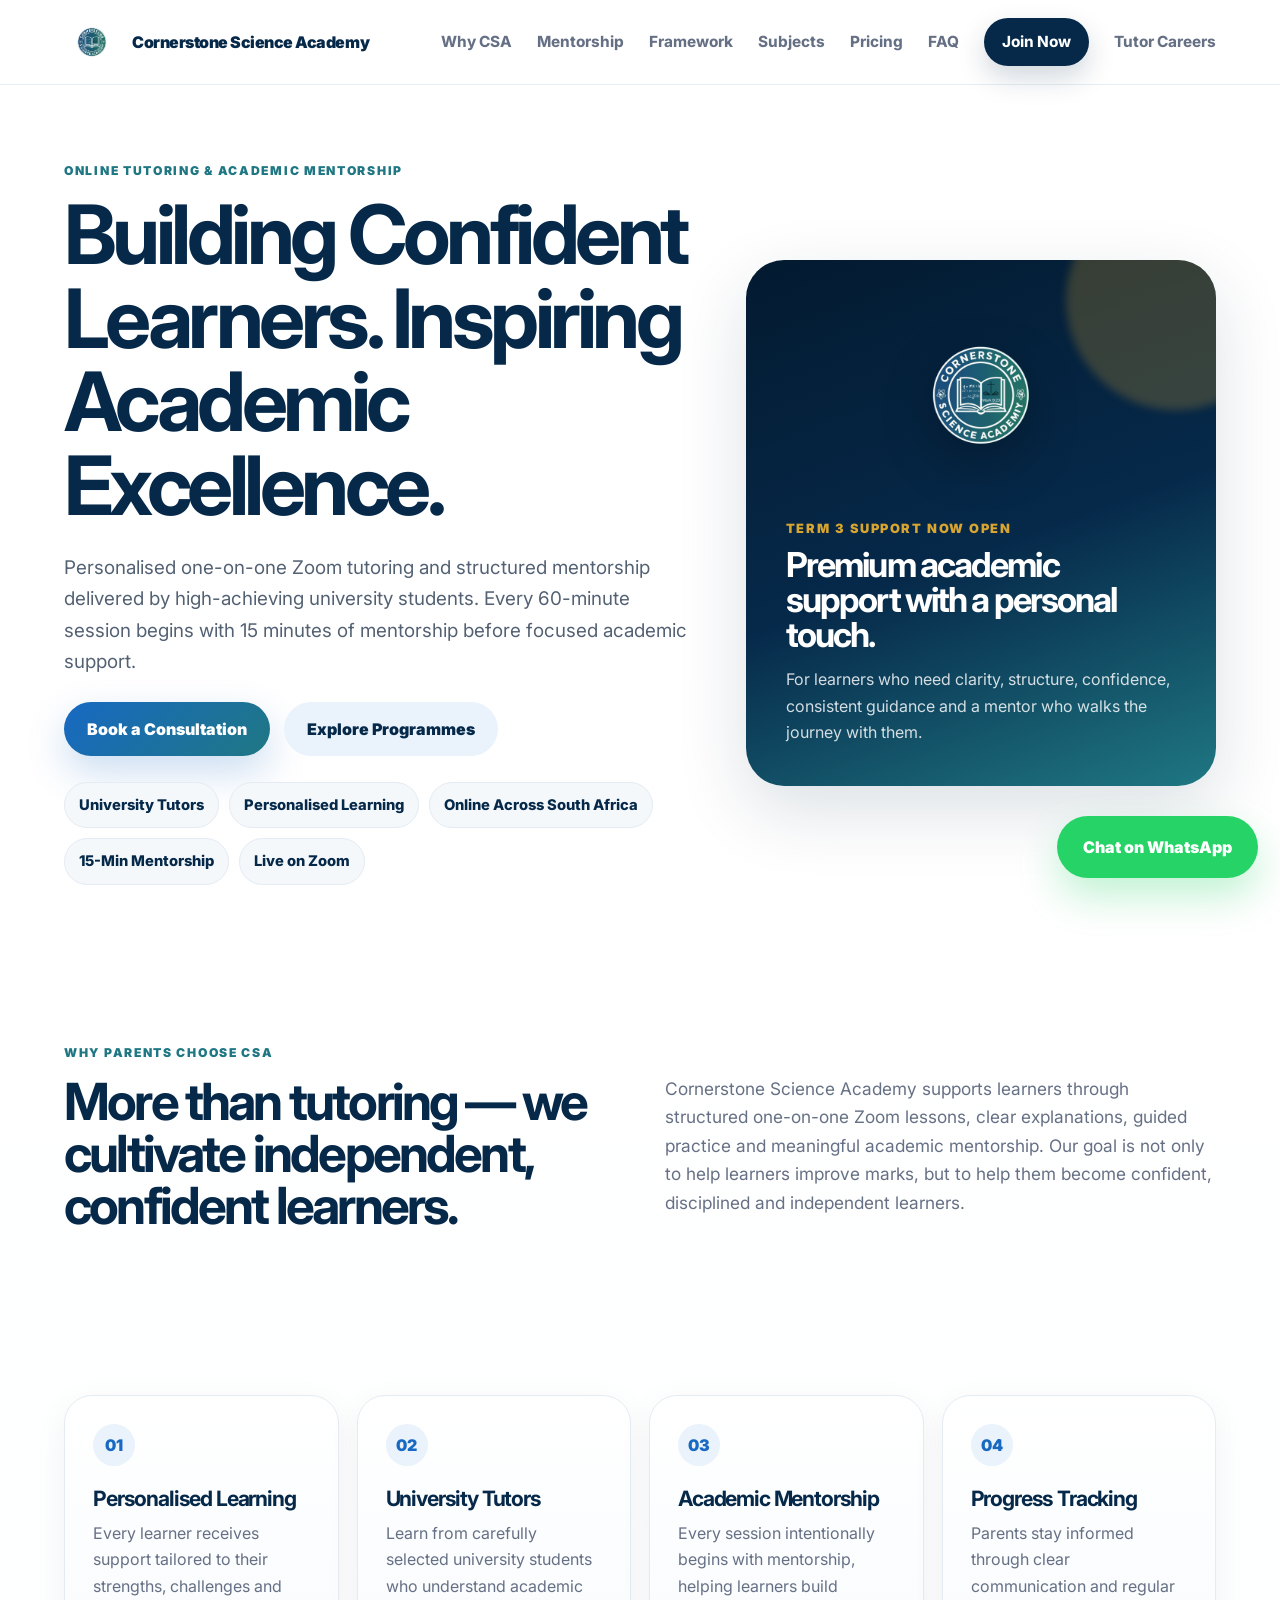
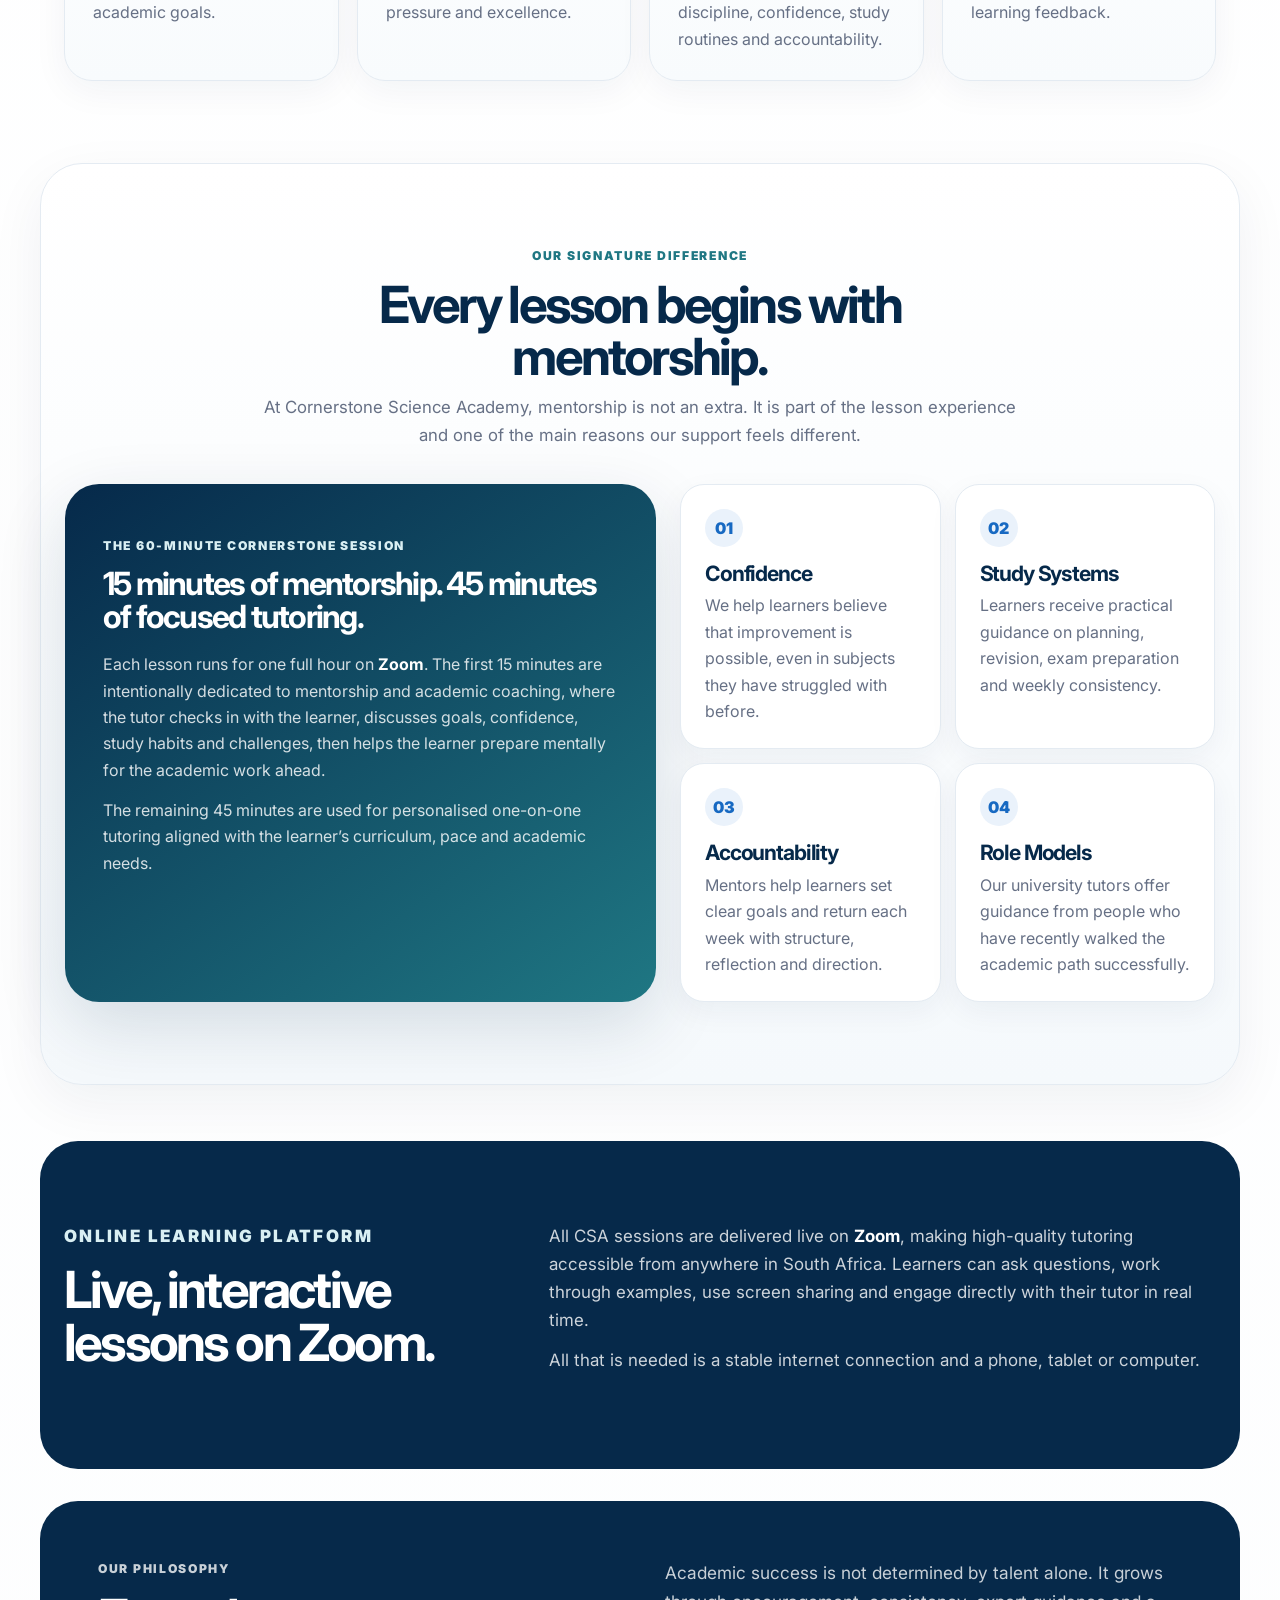
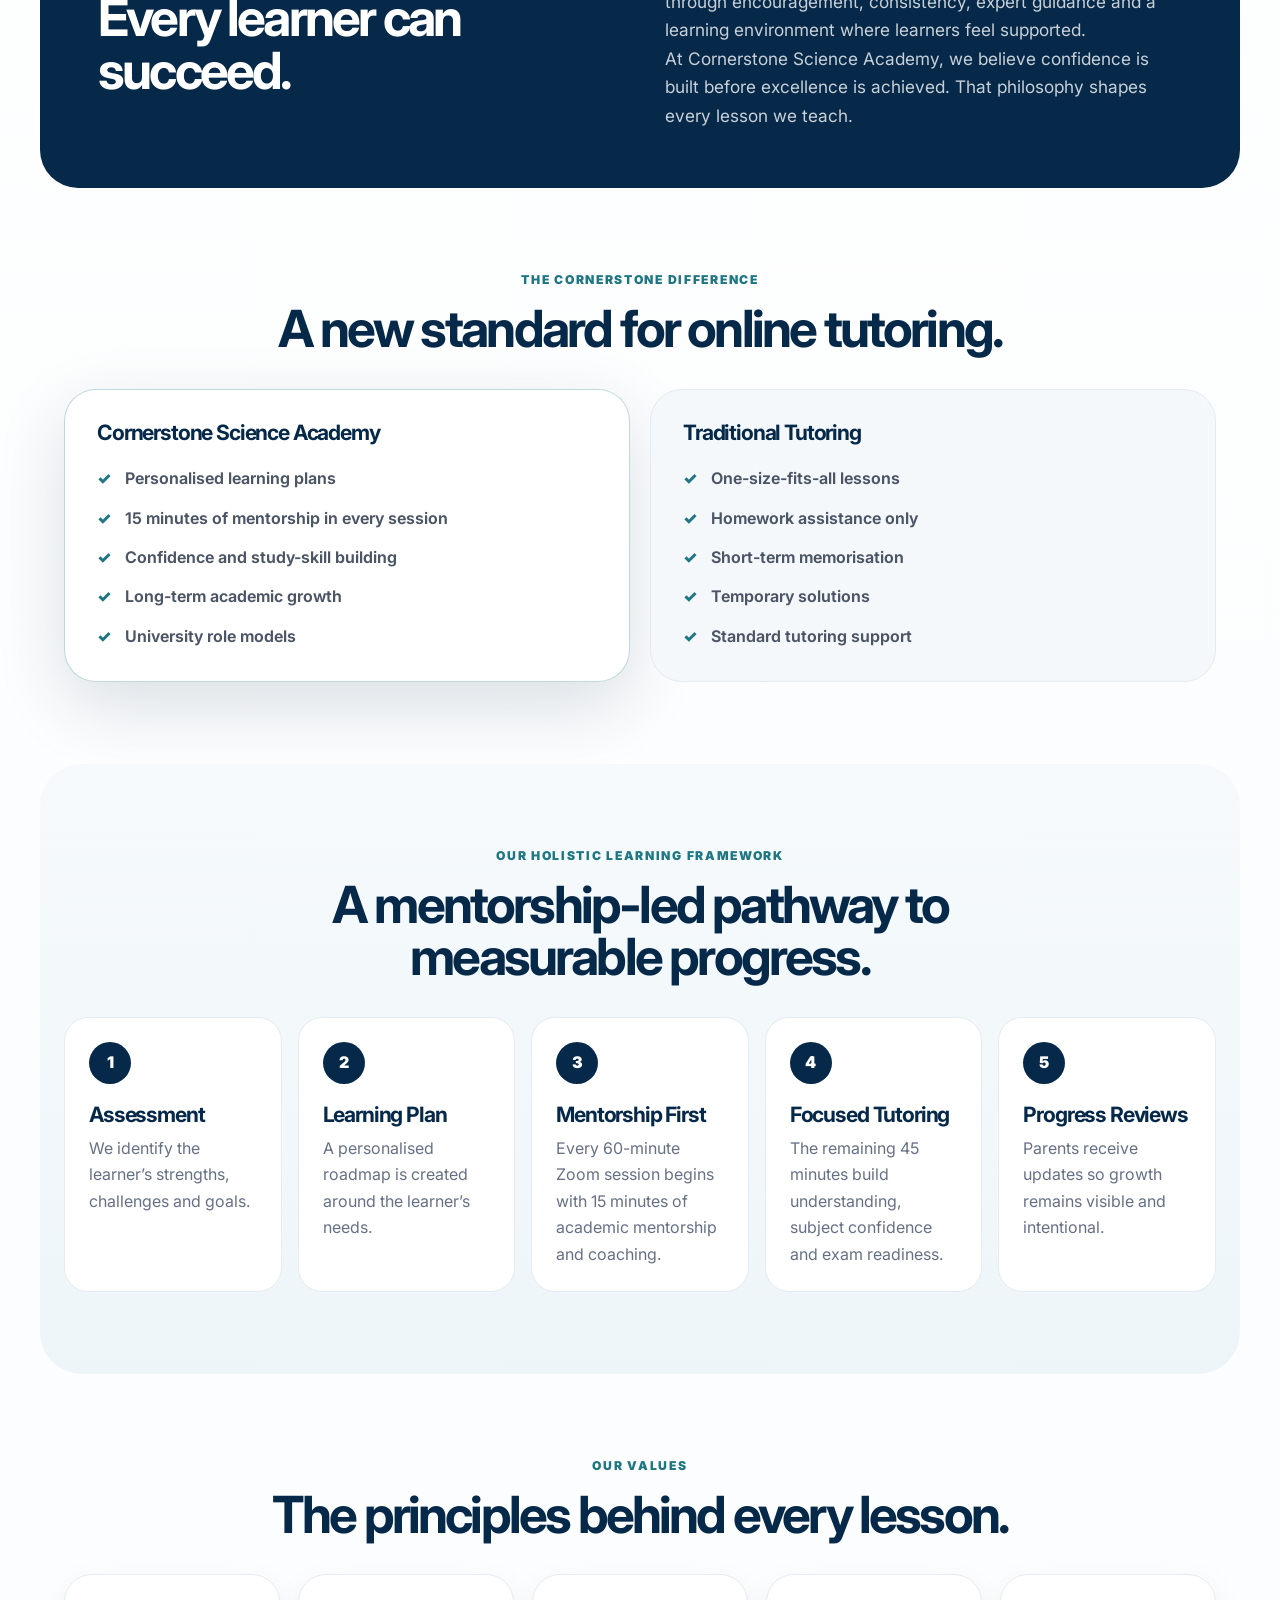
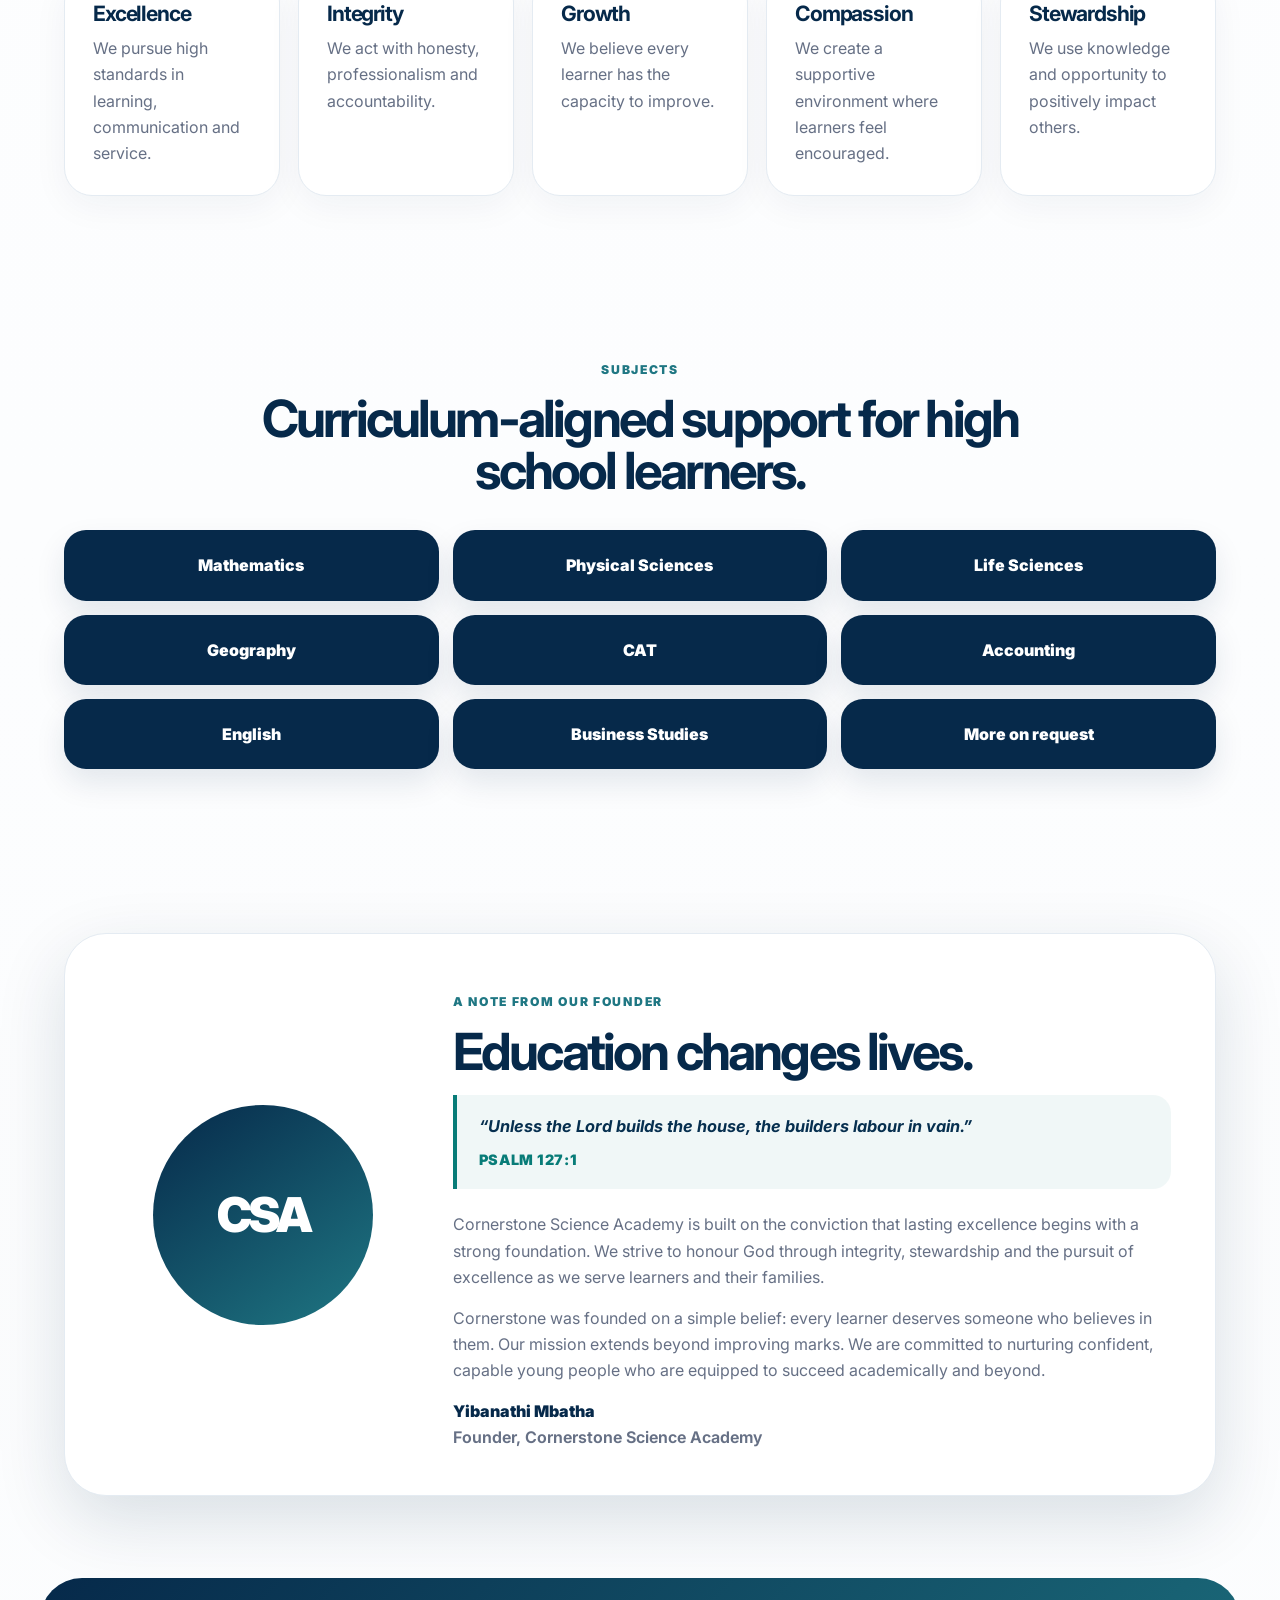
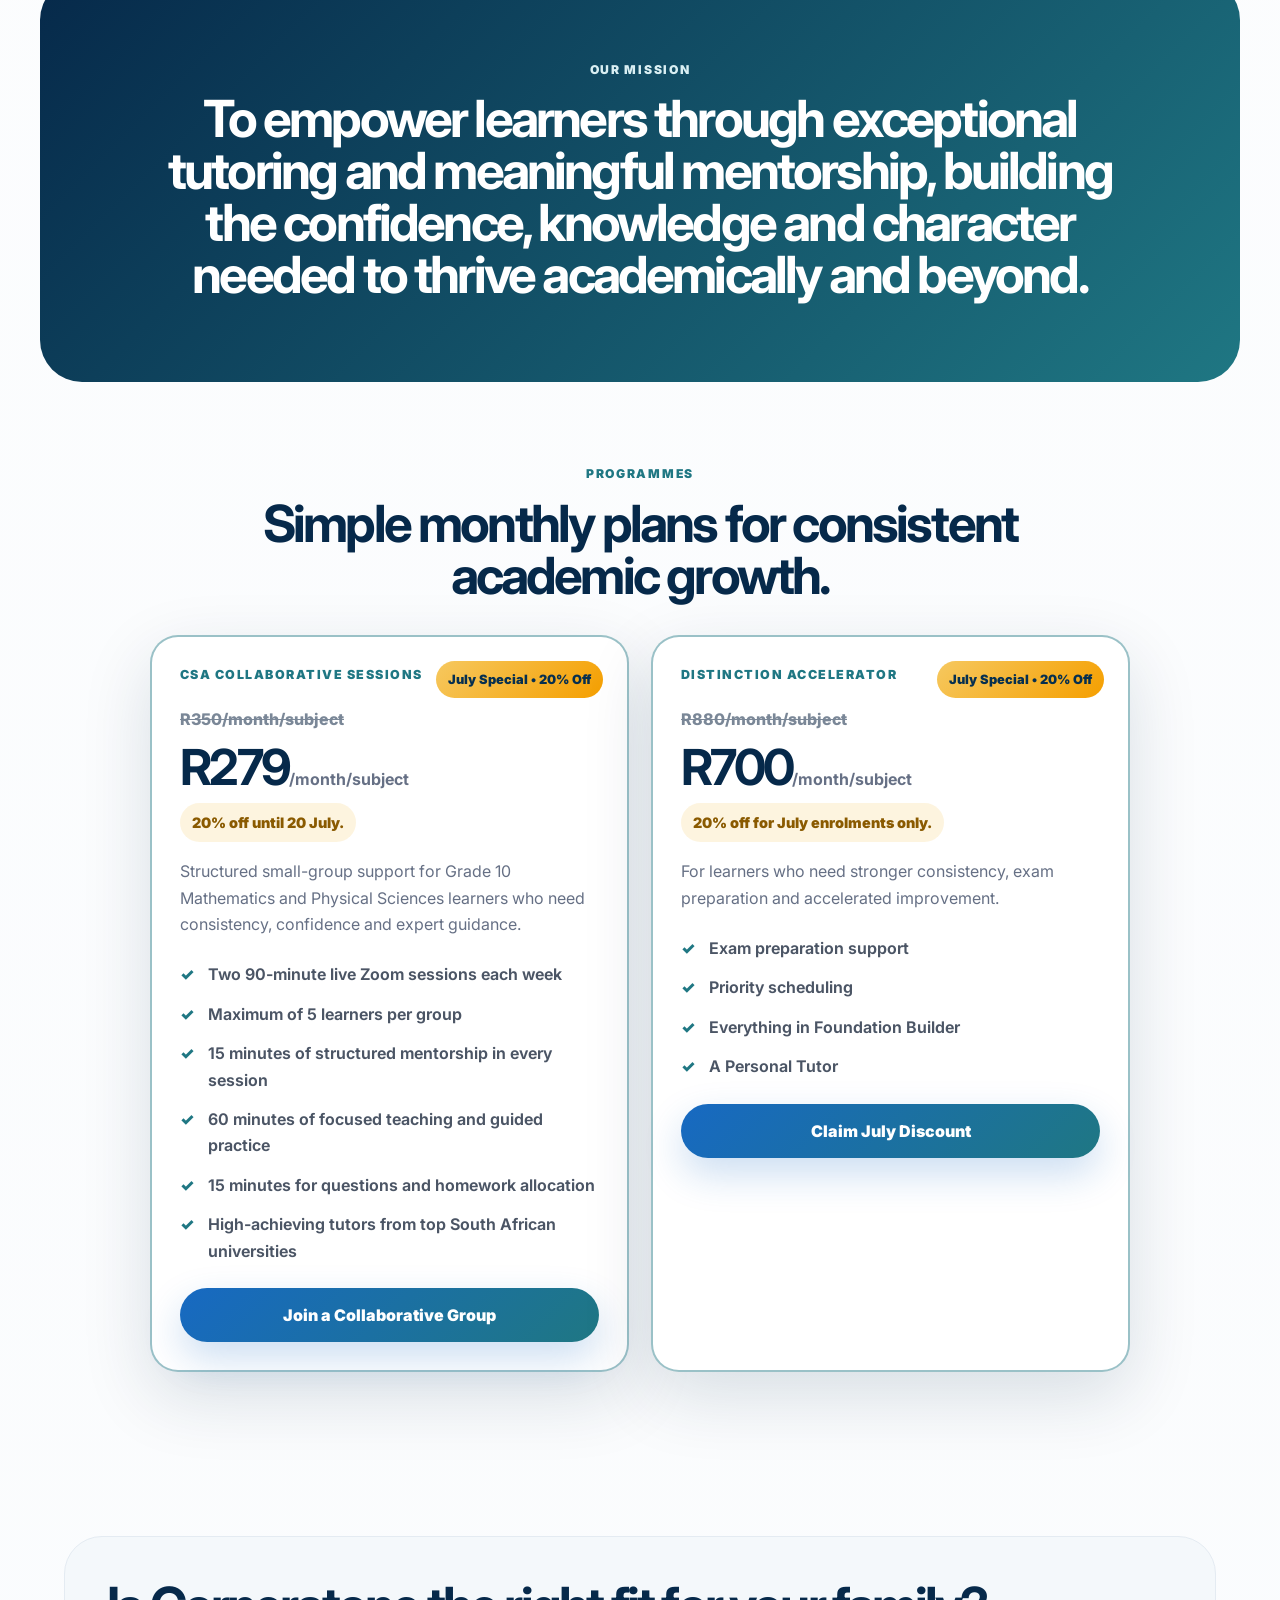
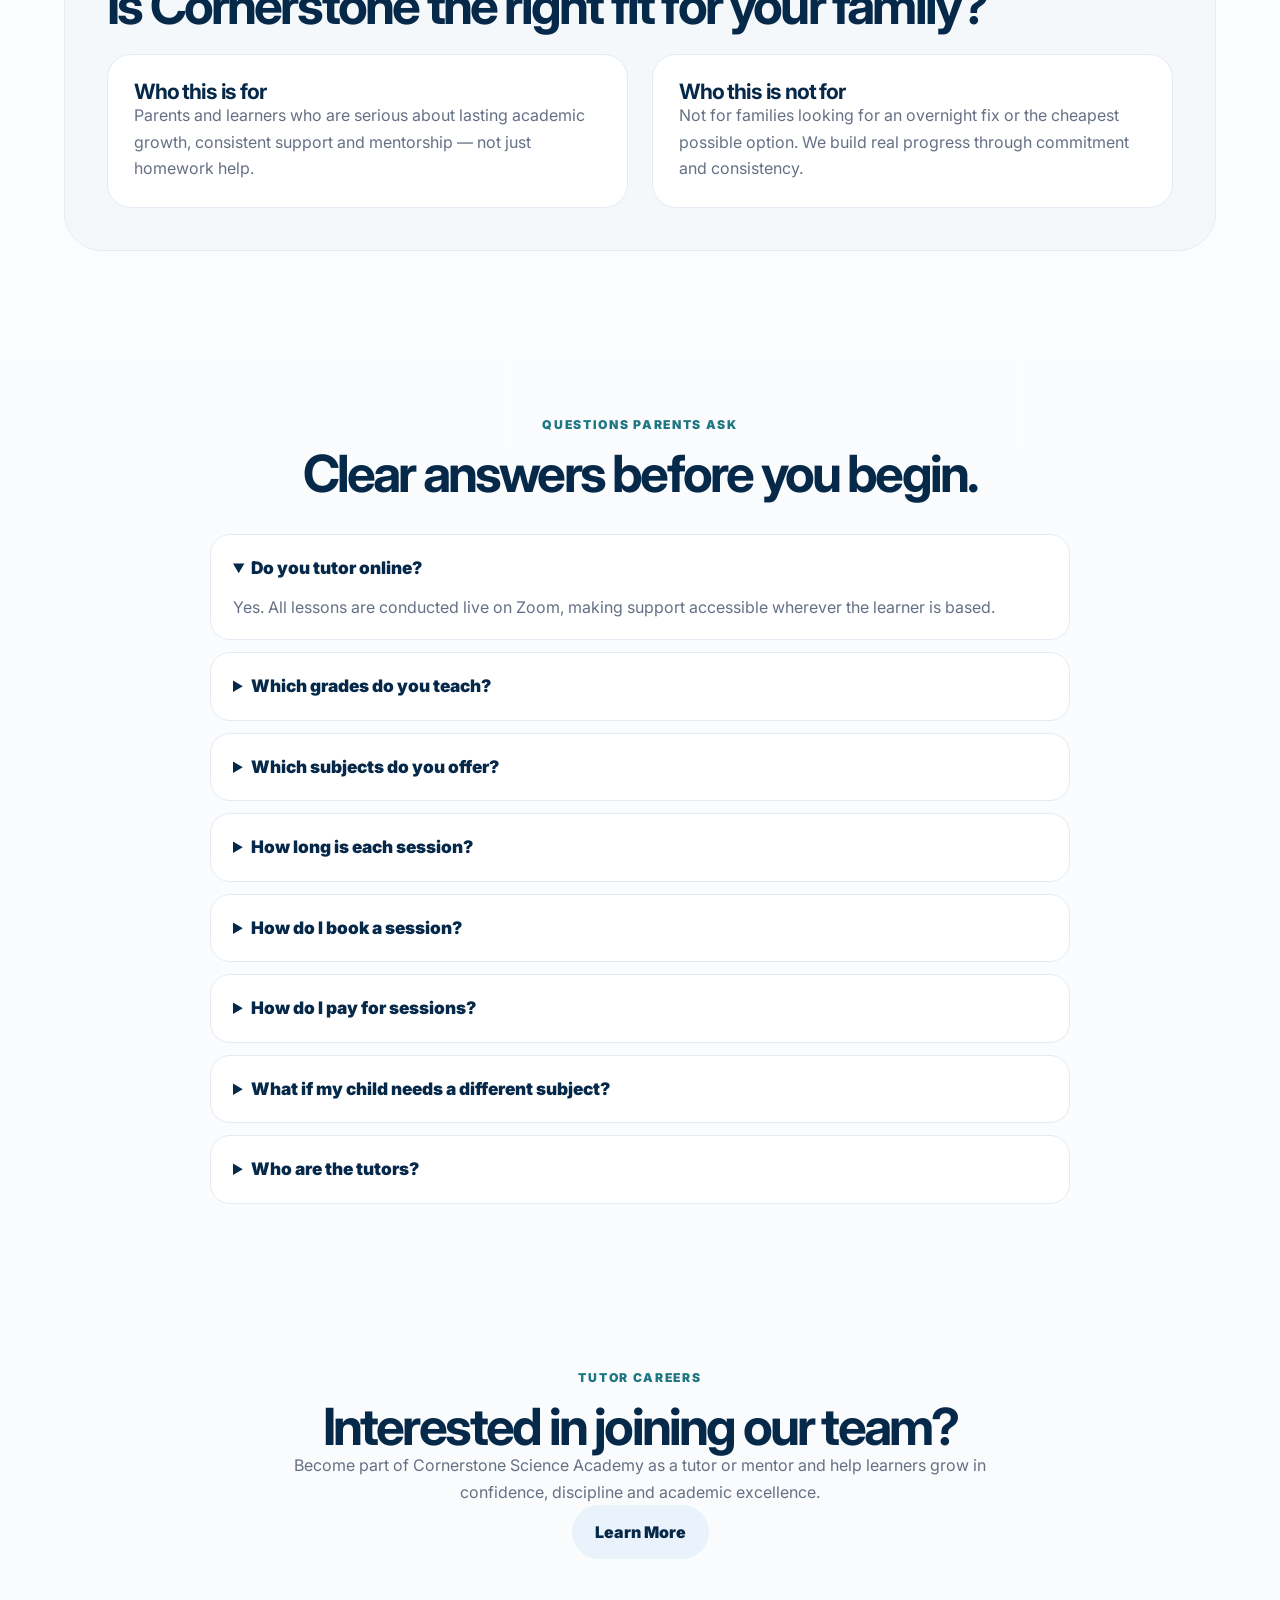
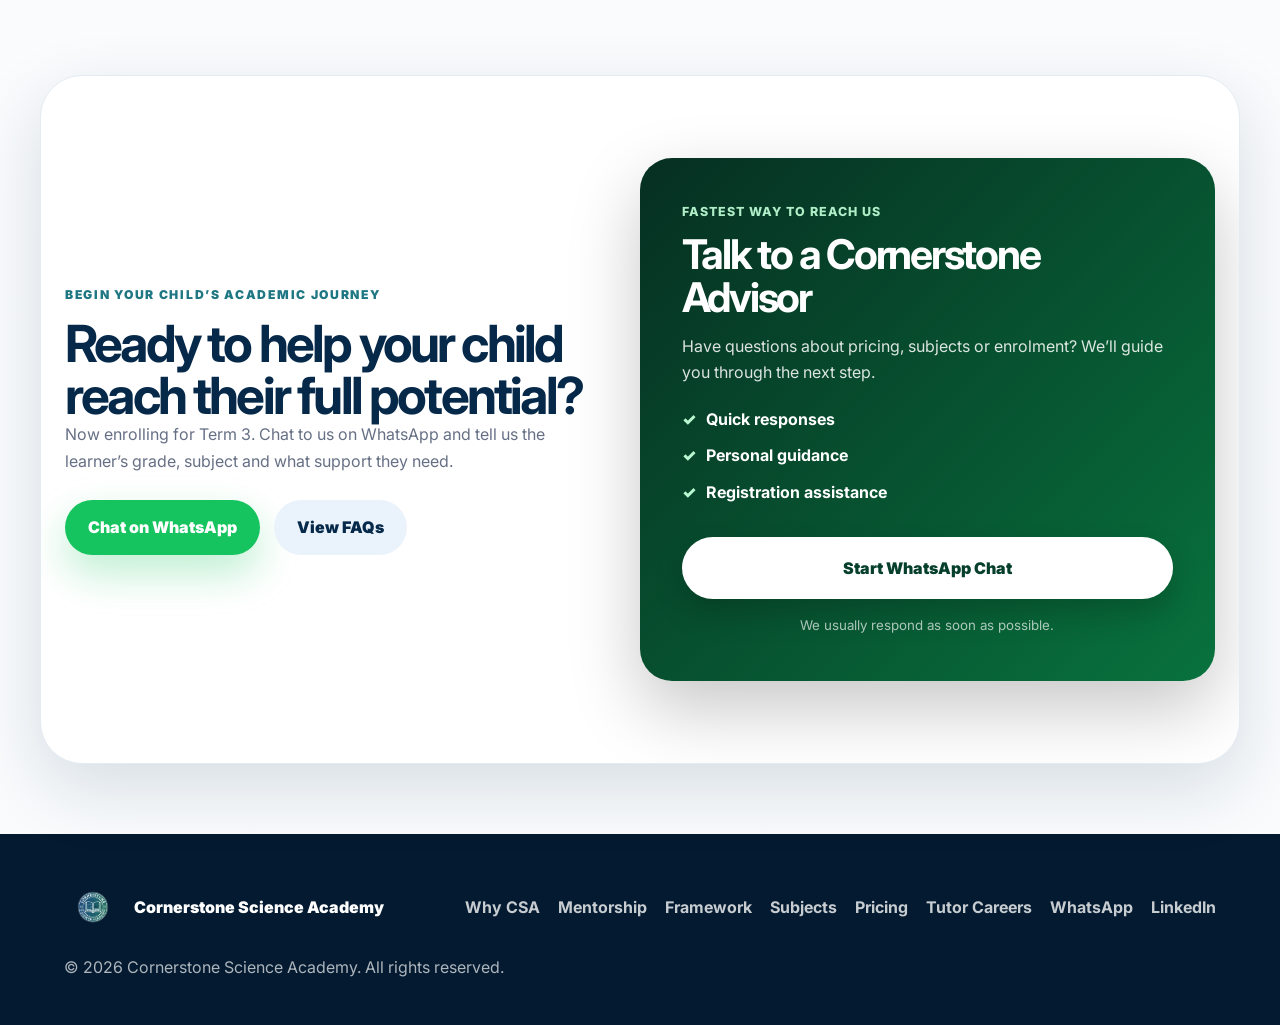
==== index.html @ ce4a3a02 "Add CSA Collaborative Sessions and redesign programme offerings" ====
<!DOCTYPE html>
<html lang="en">
<head>
  <meta charset="UTF-8" />
  <meta name="viewport" content="width=device-width, initial-scale=1.0" />
  <title>Cornerstone Science Academy | Online Tutoring & Mentorship</title>
  <meta name="description" content="Premium one-on-one online tutoring and academic mentorship for high school learners in South Africa." />
  <link rel="preconnect" href="https://fonts.googleapis.com">
  <link rel="preconnect" href="https://fonts.gstatic.com" crossorigin>
  <link href="https://fonts.googleapis.com/css2?family=Inter:wght@400;500;600;700;800;900&display=swap" rel="stylesheet">
  <link rel="stylesheet" href="styles.css" />
</head>
<body>
  <header class="site-header">
    <nav class="nav" aria-label="Main navigation">
      <a class="brand" href="#home" aria-label="Cornerstone Science Academy home">
        <img src="assets/logo.png" alt="Cornerstone Science Academy logo" />
        <span>Cornerstone Science Academy</span>
      </a>
      <button class="menu-btn" id="menuBtn" aria-label="Open menu" aria-expanded="false">☰</button>
      <div class="nav-links" id="navLinks">
        <a href="#why">Why CSA</a>
        <a href="#mentorship">Mentorship</a>
        <a href="#framework">Framework</a>
        <a href="#subjects">Subjects</a>
        <a href="#pricing">Pricing</a>
        <a href="#faq">FAQ</a>
        <a href="#contact" class="nav-cta">Join Now</a>
        <a href="tutor-careers.html">Tutor Careers</a>
      </div>
    </nav>
  </header>

  <main id="home">
    <section class="hero section-pad">
      <div class="hero-copy reveal">
        <p class="eyebrow">Online tutoring & academic mentorship</p>
        <h1>Building Confident Learners. Inspiring Academic Excellence.</h1>
        <p class="hero-text">Personalised one-on-one Zoom tutoring and structured mentorship delivered by high-achieving university students. Every 60-minute session begins with 15 minutes of mentorship before focused academic support.</p>
        <div class="hero-actions">
          <a href="#contact" class="btn primary">Book a Consultation</a>
          <a href="#programmes" class="btn secondary">Explore Programmes</a>
        </div>
        <div class="trust-strip" aria-label="Trust highlights">
          <span>University Tutors</span>
          <span>Personalised Learning</span>
          <span>Online Across South Africa</span>
          <span>15-Min Mentorship</span>
          <span>Live on Zoom</span>
        </div>
      </div>
      <aside class="hero-panel reveal" aria-label="Cornerstone Science Academy highlight">
        <div class="orb"></div>
        <img src="assets/logo.png" alt="Cornerstone Science Academy logo" />
        <p class="panel-label">Term 3 support now open</p>
        <h2>Premium academic support with a personal touch.</h2>
        <p>For learners who need clarity, structure, confidence, consistent guidance and a mentor who walks the journey with them.</p>
      </aside>
    </section>

    <section class="section intro reveal" id="why">
      <p class="eyebrow">Why parents choose CSA</p>
      <div class="intro-grid">
        <h2>More than tutoring — we cultivate independent, confident learners.</h2>
        <p>Cornerstone Science Academy supports learners through structured one-on-one Zoom lessons, clear explanations, guided practice and meaningful academic mentorship. Our goal is not only to help learners improve marks, but to help them become confident, disciplined and independent learners.</p>
      </div>
    </section>

    <section class="section card-grid four reveal">
      <article class="info-card">
        <span class="icon">01</span>
        <h3>Personalised Learning</h3>
        <p>Every learner receives support tailored to their strengths, challenges and academic goals.</p>
      </article>
      <article class="info-card">
        <span class="icon">02</span>
        <h3>University Tutors</h3>
        <p>Learn from carefully selected university students who understand academic pressure and excellence.</p>
      </article>
      <article class="info-card">
        <span class="icon">03</span>
        <h3>Academic Mentorship</h3>
        <p>Every session intentionally begins with mentorship, helping learners build discipline, confidence, study routines and accountability.</p>
      </article>
      <article class="info-card">
        <span class="icon">04</span>
        <h3>Progress Tracking</h3>
        <p>Parents stay informed through clear communication and regular learning feedback.</p>
      </article>
    </section>

    <section class="section mentorship reveal" id="mentorship">
      <div class="section-head centered">
        <p class="eyebrow">Our signature difference</p>
        <h2>Every lesson begins with mentorship.</h2>
        <p>At Cornerstone Science Academy, mentorship is not an extra. It is part of the lesson experience and one of the main reasons our support feels different.</p>
      </div>
      <div class="mentorship-layout">
        <article class="mentor-feature">
          <p class="eyebrow">The 60-minute Cornerstone Session</p>
          <h3>15 minutes of mentorship. 45 minutes of focused tutoring.</h3>
          <p>Each lesson runs for one full hour on <strong>Zoom</strong>. The first 15 minutes are intentionally dedicated to mentorship and academic coaching, where the tutor checks in with the learner, discusses goals, confidence, study habits and challenges, then helps the learner prepare mentally for the academic work ahead.</p>
          <p>The remaining 45 minutes are used for personalised one-on-one tutoring aligned with the learner’s curriculum, pace and academic needs.</p>
        </article>
        <div class="mentor-cards">
          <article><span>01</span><h3>Confidence</h3><p>We help learners believe that improvement is possible, even in subjects they have struggled with before.</p></article>
          <article><span>02</span><h3>Study Systems</h3><p>Learners receive practical guidance on planning, revision, exam preparation and weekly consistency.</p></article>
          <article><span>03</span><h3>Accountability</h3><p>Mentors help learners set clear goals and return each week with structure, reflection and direction.</p></article>
          <article><span>04</span><h3>Role Models</h3><p>Our university tutors offer guidance from people who have recently walked the academic path successfully.</p></article>
        </div>
      </div>
    </section>

    <section class="section platform reveal">
      <div>
        <p class="eyebrow">Online learning platform</p>
        <h2>Live, interactive lessons on Zoom.</h2>
      </div>
      <div>
        <p>All CSA sessions are delivered live on <strong>Zoom</strong>, making high-quality tutoring accessible from anywhere in South Africa. Learners can ask questions, work through examples, use screen sharing and engage directly with their tutor in real time.</p>
        <p>All that is needed is a stable internet connection and a phone, tablet or computer.</p>
      </div>
    </section>

    <section class="section philosophy reveal">
      <div>
        <p class="eyebrow">Our philosophy</p>
        <h2>Every learner can succeed.</h2>
      </div>
      <div class="philosophy-text">
        <p>Academic success is not determined by talent alone. It grows through encouragement, consistency, expert guidance and a learning environment where learners feel supported.</p>
        <p>At Cornerstone Science Academy, we believe confidence is built before excellence is achieved. That philosophy shapes every lesson we teach.</p>
      </div>
    </section>

    <section class="section difference reveal">
      <div class="section-head centered">
        <p class="eyebrow">The Cornerstone Difference</p>
        <h2>A new standard for online tutoring.</h2>
      </div>
      <div class="comparison">
        <div class="comparison-col positive">
          <h3>Cornerstone Science Academy</h3>
          <ul>
            <li>Personalised learning plans</li>
            <li>15 minutes of mentorship in every session</li>
            <li>Confidence and study-skill building</li>
            <li>Long-term academic growth</li>
            <li>University role models</li>
          </ul>
        </div>
        <div class="comparison-col muted-col">
          <h3>Traditional Tutoring</h3>
          <ul>
            <li>One-size-fits-all lessons</li>
            <li>Homework assistance only</li>
            <li>Short-term memorisation</li>
            <li>Temporary solutions</li>
            <li>Standard tutoring support</li>
          </ul>
        </div>
      </div>
    </section>

    <section class="section framework reveal" id="framework">
      <div class="section-head centered">
        <p class="eyebrow">Our holistic learning framework</p>
        <h2>A mentorship-led pathway to measurable progress.</h2>
      </div>
      <div class="steps">
        <article><span>1</span><h3>Assessment</h3><p>We identify the learner’s strengths, challenges and goals.</p></article>
        <article><span>2</span><h3>Learning Plan</h3><p>A personalised roadmap is created around the learner’s needs.</p></article>
        <article><span>3</span><h3>Mentorship First</h3><p>Every 60-minute Zoom session begins with 15 minutes of academic mentorship and coaching.</p></article>
        <article><span>4</span><h3>Focused Tutoring</h3><p>The remaining 45 minutes build understanding, subject confidence and exam readiness.</p></article>
        <article><span>5</span><h3>Progress Reviews</h3><p>Parents receive updates so growth remains visible and intentional.</p></article>
      </div>
    </section>

    <section class="section values reveal">
      <div class="section-head centered">
        <p class="eyebrow">Our values</p>
        <h2>The principles behind every lesson.</h2>
      </div>
      <div class="card-grid five">
        <article class="value-card"><h3>Excellence</h3><p>We pursue high standards in learning, communication and service.</p></article>
        <article class="value-card"><h3>Integrity</h3><p>We act with honesty, professionalism and accountability.</p></article>
        <article class="value-card"><h3>Growth</h3><p>We believe every learner has the capacity to improve.</p></article>
        <article class="value-card"><h3>Compassion</h3><p>We create a supportive environment where learners feel encouraged.</p></article>
        <article class="value-card"><h3>Stewardship</h3><p>We use knowledge and opportunity to positively impact others.</p></article>
      </div>
    </section>

    <section class="section subjects reveal" id="subjects">
      <div class="section-head centered">
        <p class="eyebrow">Subjects</p>
        <h2>Curriculum-aligned support for high school learners.</h2>
      </div>
      <div class="subject-grid">
        <span>Mathematics</span>
        <span>Physical Sciences</span>
        <span>Life Sciences</span>
        <span>Geography</span>
        <span>CAT</span>
        <span>Accounting</span>
        <span>English</span>
        <span>Business Studies</span>
        <span>More on request</span>
      </div>
    </section>

    <section class="section founder reveal">
      <div class="founder-card">
        <div class="founder-mark">CSA</div>
        <div>
          <p class="eyebrow">A note from our founder</p>
<h2>Education changes lives.</h2>

<blockquote class="founder-scripture">
  “Unless the Lord builds the house, the builders labour in vain.”
  <span>Psalm 127:1</span>
</blockquote>
<p>Cornerstone Science Academy is built on the conviction that lasting excellence begins with a strong foundation. We strive to honour God through integrity, stewardship and the pursuit of excellence as we serve learners and their families.</p>
<p>Cornerstone was founded on a simple belief: every learner deserves someone who believes in them. Our mission extends beyond improving marks. We are committed to nurturing confident, capable young people who are equipped to succeed academically and beyond.</p>
<p class="signature">Yibanathi Mbatha<br><span>Founder, Cornerstone Science Academy</span></p>
        </div>
      </div>
    </section>

    <section class="section mission reveal">
      <p class="eyebrow">Our mission</p>
      <h2>To empower learners through exceptional tutoring and meaningful mentorship, building the confidence, knowledge and character needed to thrive academically and beyond.</h2>
    </section>

    <section class="section pricing reveal" id="pricing">
      <div class="section-head centered" id="programmes">
        <p class="eyebrow">Programmes</p>
        <h2>Simple monthly plans for consistent academic growth.</h2>
      </div>
      <div class="pricing-grid">
        <article class="price-card popular july-discount-card collaborative-card">
  <div class="badge">July Special • 20% Off</div>

  <p class="plan-label">CSA Collaborative Sessions</p>

  <p class="old-price">R350/month/subject</p>

  <h3>R279<span>/month/subject</span></h3>

  <p class="discount-note">20% off until 20 July.</p>

  <p>
    Structured small-group support for Grade 10 Mathematics and Physical Sciences
    learners who need consistency, confidence and expert guidance.
  </p>

  <ul>
    <li>Two 90-minute live Zoom sessions each week</li>
    <li>Maximum of 5 learners per group</li>
    <li>15 minutes of structured mentorship in every session</li>
    <li>60 minutes of focused teaching and guided practice</li>
    <li>15 minutes for questions and homework allocation</li>
    <li>High-achieving tutors from top South African universities</li>
  </ul>

  <a href="#contact" class="btn primary full">
    Join a Collaborative Group
  </a>
</article>
        <article class="price-card popular july-discount-card">

  <div class="badge">July Special • 20% Off</div>
  <p class="plan-label">Distinction Accelerator</p>
  <p class="old-price">R880/month/subject</p>
  <h3>R700<span>/month/subject</span></h3>
  <p class="discount-note">20% off for July enrolments only.</p>
          <p>For learners who need stronger consistency, exam preparation and accelerated improvement.</p>
          <ul>
            <li>Exam preparation support</li>
            <li>Priority scheduling</li>
            <li>Everything in Foundation Builder</li>
            <li>A Personal Tutor</li>
          </ul>
          <a href="#contact" class="btn primary full">Claim July Discount</a>
        </article>
      </div>
    </section>

    <section class="section fit reveal">
      <div class="fit-card">
        <h2>Is Cornerstone the right fit for your family?</h2>
        <div class="fit-grid">
          <div>
            <h3>Who this is for</h3>
            <p>Parents and learners who are serious about lasting academic growth, consistent support and mentorship — not just homework help.</p>
          </div>
          <div>
            <h3>Who this is not for</h3>
            <p>Not for families looking for an overnight fix or the cheapest possible option. We build real progress through commitment and consistency.</p>
          </div>
        </div>
      </div>
    </section>

    <section class="section faq reveal" id="faq">
      <div class="section-head centered">
        <p class="eyebrow">Questions parents ask</p>
        <h2>Clear answers before you begin.</h2>
      </div>
      <div class="faq-list">
        <details open><summary>Do you tutor online?</summary><p>Yes. All lessons are conducted live on Zoom, making support accessible wherever the learner is based.</p></details>
        <details><summary>Which grades do you teach?</summary><p>We support high school learners, with a focus on Grades 8–12.</p></details>
        <details><summary>Which subjects do you offer?</summary><p>We offer Mathematics, Physical Sciences, Life Sciences, Geography, CAT, Accounting, English, Business Studies and more depending on tutor availability.</p></details>
        <details><summary>How long is each session?</summary><p>Each session runs for 60 minutes: approximately 15 minutes of mentorship and academic coaching, followed by 45 minutes of focused one-on-one tutoring.</p></details>
        <details><summary>How do I book a session?</summary><p>Simply click the “Book a Consultation” button on this page to schedule a free consultation. We will discuss your child’s needs and recommend the best programme.</p></details>
        <details><summary>How do I pay for sessions?</summary><p>We offer simple monthly plans. Payment is made via EFT or SnapScan, and we will provide all the details during your consultation.</p></details>
        <details><summary>What if my child needs a different subject?</summary><p>We can often accommodate additional subjects depending on tutor availability. Please discuss your child’s needs during the consultation.</p></details>
        <details><summary>Who are the tutors?</summary><p>Our tutors are high-achieving university students selected for both academic ability and mentorship potential.</p></details>
      </div>
    </section>

    <section class="section careers-teaser reveal">
  <div class="section-head centered">
    <p class="eyebrow">Tutor Careers</p>
    <h2>Interested in joining our team?</h2>
    <p>Become part of Cornerstone Science Academy as a tutor or mentor and help learners grow in confidence, discipline and academic excellence.</p>
    <a class="btn secondary" href="tutor-careers.html">Learn More</a>
  </div>
</section>


    <section class="section cta reveal contact-upgrade" id="contact">
  <div>
    <p class="eyebrow">Begin your child’s academic journey</p>
    <h2>Ready to help your child reach their full potential?</h2>
    <p>Now enrolling for Term 3. Chat to us on WhatsApp and tell us the learner’s grade, subject and what support they need.</p>

    <div class="contact-actions">
      <a class="btn whatsapp-primary" href="https://wa.me/27606325117?text=Hi%20Cornerstone%20Science%20Academy%2C%20I%20would%20like%20to%20enquire%20about%20tutoring." target="_blank" rel="noopener">
        Chat on WhatsApp
      </a>
      <a class="btn secondary" href="#faq">
        View FAQs
      </a>
    </div>
  </div>

  <div class="whatsapp-contact-card">
    <p class="card-kicker">Fastest way to reach us</p>
    <h3>Talk to a Cornerstone Advisor</h3>
    <p>Have questions about pricing, subjects or enrolment? We’ll guide you through the next step.</p>

    <ul>
      <li>Quick responses</li>
      <li>Personal guidance</li>
      <li>Registration assistance</li>
    </ul>

    <a href="https://wa.me/27606325117?text=Hi%20Cornerstone%20Science%20Academy%2C%20I%20would%20like%20to%20enquire%20about%20tutoring." target="_blank" rel="noopener">
      Start WhatsApp Chat
    </a>

    <small>We usually respond as soon as possible.</small>
  </div>
</section>
  </main>

  <a class="whatsapp-float" href="https://wa.me/27606325117?text=Hi%20Cornerstone%20Science%20Academy%2C%20I%20would%20like%20to%20enquire%20about%20tutoring." target="_blank" rel="noopener" aria-label="Chat to Cornerstone Science Academy on WhatsApp">Chat on WhatsApp</a>

  <footer class="footer">
    <div class="footer-inner">
      <a class="footer-brand" href="#home"><img src="assets/logo.png" alt="Cornerstone Science Academy logo"><span>Cornerstone Science Academy</span></a>
      <div class="footer-links">
        <a href="#why">Why CSA</a>
        <a href="#mentorship">Mentorship</a>
        <a href="#framework">Framework</a>
        <a href="#subjects">Subjects</a>
        <a href="#pricing">Pricing</a>
        <a href="tutor-careers.html">Tutor Careers</a>
        <a href="https://wa.me/27606325117" target="_blank" rel="noopener">WhatsApp</a>
        <a href="https://www.linkedin.com/company/cornerstone-science-academy/?viewAsMember=true" target="_blank" rel="noopener">LinkedIn</a>
      </div>
      <p>© 2026 Cornerstone Science Academy. All rights reserved.</p>
    </div>
  </footer>

  <script src="script.js"></script>
</body>
</html>
---- styles.css ----
:root{
  --navy:#06294a; --deep:#031a30; --blue:#1769c2; --teal:#1f7783; --gold:#d8a530;
  --ice:#f4f8fb; --line:#e4ebf2; --text:#162033; --muted:#667085; --white:#fff;
  --shadow:0 24px 70px rgba(6,41,74,.14); --radius:28px;
}
*{box-sizing:border-box;margin:0;padding:0} html{scroll-behavior:smooth} body{font-family:Inter,Arial,sans-serif;color:var(--text);background:linear-gradient(180deg,#fff 0%,#f9fbfd 100%);line-height:1.65} a{text-decoration:none;color:inherit} img{max-width:100%}
.site-header{position:sticky;top:0;z-index:50;background:rgba(255,255,255,.88);backdrop-filter:blur(16px);border-bottom:1px solid rgba(228,235,242,.85)}
.nav{max-width:1200px;margin:auto;padding:14px 24px;display:flex;align-items:center;justify-content:space-between;gap:20px}.brand{display:flex;align-items:center;gap:12px;font-weight:900;color:var(--navy);letter-spacing:-.03em}.brand img{width:56px;height:56px;object-fit:contain}.nav-links{display:flex;align-items:center;gap:25px;font-weight:750;color:var(--muted);font-size:.96rem}.nav-links a:hover{color:var(--blue)}.nav-cta{background:var(--navy);color:#fff!important;padding:11px 18px;border-radius:999px;box-shadow:0 12px 28px rgba(6,41,74,.18)}.menu-btn{display:none;border:0;background:transparent;font-size:30px;color:var(--navy);cursor:pointer}
.section{max-width:1200px;margin:auto;padding:82px 24px}.section-pad{max-width:1200px;margin:auto;padding:76px 24px}.eyebrow{color:var(--teal);font-weight:900;text-transform:uppercase;letter-spacing:.14em;font-size:.76rem;margin-bottom:12px}h1,h2,h3{color:var(--navy);letter-spacing:-.055em;line-height:1.02}h1{font-size:clamp(2.7rem,6.4vw,5.4rem);max-width:920px}h2{font-size:clamp(2rem,4vw,3.35rem)}h3{font-size:1.32rem}p{color:var(--muted)}
.hero{display:grid;grid-template-columns:1.15fr .85fr;gap:46px;align-items:center;min-height:86vh}.hero-text{font-size:1.18rem;max-width:720px;margin:25px 0;color:#536173}.hero-actions{display:flex;gap:14px;flex-wrap:wrap;margin:0 0 26px}.btn{display:inline-flex;align-items:center;justify-content:center;padding:14px 23px;border-radius:999px;font-weight:900;border:0;cursor:pointer;transition:.25s ease}.btn:hover{transform:translateY(-2px)}.primary{background:linear-gradient(135deg,var(--blue),var(--teal));color:#fff;box-shadow:0 16px 38px rgba(23,105,194,.22)}.secondary{background:#eaf2fb;color:var(--navy)}.full{width:100%}.trust-strip{display:flex;flex-wrap:wrap;gap:10px}.trust-strip span{font-weight:800;color:var(--navy);background:var(--ice);border:1px solid var(--line);padding:10px 14px;border-radius:999px;font-size:.92rem}.hero-panel{position:relative;overflow:hidden;background:linear-gradient(160deg,var(--deep),var(--navy) 54%,var(--teal));color:#fff;border-radius:38px;padding:40px;box-shadow:var(--shadow);min-height:520px;display:flex;flex-direction:column;justify-content:center}.hero-panel .orb{position:absolute;right:-70px;top:-70px;width:220px;height:220px;background:rgba(216,165,48,.24);border-radius:50%;filter:blur(4px)}.hero-panel img{width:190px;margin:0 auto 28px;filter:drop-shadow(0 18px 24px rgba(0,0,0,.25))}.hero-panel h2{color:#fff;font-size:2.15rem;margin-bottom:14px}.hero-panel p{color:rgba(255,255,255,.82)}.panel-label{color:var(--gold)!important;font-weight:900;text-transform:uppercase;letter-spacing:.12em;font-size:.8rem;margin-bottom:8px}
.intro-grid,.philosophy{display:grid;grid-template-columns:1fr 1fr;gap:50px;align-items:start}.intro-grid p,.philosophy-text p{font-size:1.08rem}.card-grid{display:grid;gap:18px}.four{grid-template-columns:repeat(4,1fr)}.five{grid-template-columns:repeat(5,1fr)}.info-card,.value-card,.price-card{background:#fff;border:1px solid var(--line);border-radius:var(--radius);padding:28px;box-shadow:0 10px 35px rgba(6,41,74,.05)}.info-card{background:linear-gradient(180deg,#fff,#f8fbfd)}.icon{display:inline-flex;width:42px;height:42px;align-items:center;justify-content:center;border-radius:50%;background:#eaf2fb;color:var(--blue);font-weight:950;margin-bottom:22px}.info-card h3,.value-card h3{margin-bottom:10px}.philosophy{background:var(--navy);border-radius:38px;padding:58px;color:#fff;

    margin-top:0;}.philosophy h2{color:#fff}.philosophy p{color:rgba(255,255,255,.78)}
.section-head{max-width:780px;margin:0 auto 34px}.centered{text-align:center}.comparison{display:grid;grid-template-columns:1fr 1fr;gap:20px}.comparison-col{border-radius:32px;padding:32px;border:1px solid var(--line);background:#fff}.comparison-col h3{margin-bottom:22px}.comparison-col ul,.price-card ul{list-style:none;display:grid;gap:13px}.comparison-col li,.price-card li{position:relative;padding-left:28px;color:#4b5565;font-weight:650}.comparison-col li:before,.price-card li:before{content:"✓";position:absolute;left:0;color:var(--teal);font-weight:950}.positive{box-shadow:var(--shadow);border-color:rgba(31,119,131,.28)}.muted-col{background:var(--ice)}
.framework{background:linear-gradient(180deg,#f6fafc,#eef5f9);border-radius:42px}.steps{display:grid;grid-template-columns:repeat(5,1fr);gap:16px}.steps article{background:#fff;border:1px solid var(--line);border-radius:24px;padding:24px;min-height:210px}.steps span{display:inline-flex;width:42px;height:42px;border-radius:50%;align-items:center;justify-content:center;background:var(--navy);color:#fff;font-weight:950;margin-bottom:20px}.steps h3{margin-bottom:10px}.value-card{background:#fff}.subjects .subject-grid{display:grid;grid-template-columns:repeat(3,1fr);gap:14px}.subject-grid span{background:var(--navy);color:#fff;padding:22px;border-radius:22px;font-weight:900;text-align:center;box-shadow:0 14px 30px rgba(6,41,74,.1)}
.founder-card{display:grid;grid-template-columns:.6fr 1.4fr;gap:36px;align-items:center;background:#fff;border:1px solid var(--line);border-radius:42px;padding:44px;box-shadow:var(--shadow)}.founder-mark{width:220px;height:220px;border-radius:50%;display:flex;align-items:center;justify-content:center;background:linear-gradient(145deg,var(--navy),var(--teal));color:#fff;font-size:3rem;font-weight:950;letter-spacing:-.08em;margin:auto}.founder-card p{margin-top:14px}.signature{font-weight:900;color:var(--navy)!important}.signature span{font-weight:650;color:var(--muted)}.mission{text-align:center;background:linear-gradient(135deg,var(--navy),var(--teal));border-radius:42px}.mission h2{color:#fff;max-width:980px;margin:auto}.mission .eyebrow{color:#d9eff3}
.pricing-grid{display:grid;grid-template-columns:1fr 1fr;gap:22px;max-width:980px;margin:auto}.price-card{position:relative}.plan-label{font-weight:900;color:var(--teal);text-transform:uppercase;letter-spacing:.12em;font-size:.78rem}.price-card h3{font-size:3.1rem;margin:10px 0}.price-card h3 span{font-size:1rem;color:var(--muted);letter-spacing:0}.price-card p{margin-bottom:20px}.price-card ul{margin:24px 0}.popular{border:2px solid rgba(31,119,131,.45);box-shadow:var(--shadow)}.badge{position:absolute;right:24px;top:24px;background:var(--gold);color:#fff;font-weight:950;padding:8px 12px;border-radius:999px;font-size:.8rem}.fit-card{background:var(--ice);border:1px solid var(--line);border-radius:38px;padding:42px}.fit-grid{display:grid;grid-template-columns:1fr 1fr;gap:24px;margin-top:22px}.fit-grid div{background:#fff;border-radius:24px;padding:26px;border:1px solid var(--line)}
.faq-list{max-width:860px;margin:auto;display:grid;gap:12px}details{background:#fff;border:1px solid var(--line);border-radius:20px;padding:19px 22px}summary{cursor:pointer;font-weight:900;color:var(--navy);font-size:1.08rem}details p{margin-top:12px}.cta{display:grid;grid-template-columns:1fr 1fr;gap:34px;align-items:start;background:#fff;border:1px solid var(--line);border-radius:42px;box-shadow:var(--shadow)}.cta > div{padding:16px 0}.contact-links{display:grid;gap:10px;margin-top:24px}.contact-links a{font-weight:850;color:var(--blue)}.placeholder-link{color:#8a94a3!important}form{display:grid;gap:13px;background:var(--ice);padding:26px;border-radius:28px}label{font-weight:850;color:var(--navy);font-size:.92rem}input,textarea{width:100%;margin-top:6px;padding:14px 15px;border:1px solid #d9e3ec;border-radius:14px;font:inherit;background:#fff}textarea{min-height:110px;resize:vertical}small{color:var(--muted);text-align:center}.footer{background:var(--deep);color:#fff;margin-top:70px}.footer-inner{max-width:1200px;margin:auto;padding:44px 24px;display:flex;align-items:center;justify-content:space-between;gap:18px;flex-wrap:wrap}.footer-brand{display:flex;align-items:center;gap:12px;font-weight:900}.footer-brand img{width:58px}.footer-links{display:flex;gap:18px;flex-wrap:wrap;color:rgba(255,255,255,.78);font-weight:700}.footer p{color:rgba(255,255,255,.68)}
.reveal{opacity:0;transform:translateY(20px);transition:opacity .7s ease,transform .7s ease}.reveal.visible{opacity:1;transform:translateY(0)}
@media(max-width:980px){.hero,.intro-grid,.philosophy,.comparison,.founder-card,.pricing-grid,.fit-grid,.cta{grid-template-columns:1fr}.four,.five,.steps,.subjects .subject-grid{grid-template-columns:repeat(2,1fr)}.hero-panel{min-height:auto}.founder-mark{width:160px;height:160px}}
@media(max-width:760px){.menu-btn{display:block}.nav-links{display:none;position:absolute;left:18px;right:18px;top:86px;background:#fff;padding:20px;border-radius:24px;box-shadow:var(--shadow);flex-direction:column;align-items:stretch}.nav-links.open{display:flex}.brand span{font-size:.9rem}.section,.section-pad{padding:58px 20px}h1{font-size:2.8rem}.four,.five,.steps,.subjects .subject-grid{grid-template-columns:1fr}.hero{gap:28px;padding-top:46px}.hero-panel{padding:30px}.footer-inner{display:grid;text-align:center}.footer-brand{justify-content:center}.footer-links{justify-content:center}.cta{border-radius:30px}.badge{position:static;display:inline-block;margin-bottom:10px}}

.whatsapp-float{position:fixed;right:22px;bottom:22px;z-index:70;background:#25d366;color:#fff;padding:14px 18px;border-radius:999px;font-weight:950;box-shadow:0 18px 38px rgba(37,211,102,.28);transition:.25s ease}.whatsapp-float:hover{transform:translateY(-3px)}
.price-card,.info-card,.value-card,.comparison-col,.steps article,.subject-grid span{transition:transform .25s ease,box-shadow .25s ease}.price-card:hover,.info-card:hover,.value-card:hover,.comparison-col:hover,.steps article:hover,.subject-grid span:hover{transform:translateY(-5px);box-shadow:0 24px 55px rgba(6,41,74,.11)}
@media(max-width:760px){.whatsapp-float{right:16px;bottom:16px;padding:12px 15px;font-size:.9rem}}

.mentorship{background:linear-gradient(180deg,#ffffff,#f5f9fc);border:1px solid var(--line);border-radius:42px;box-shadow:0 18px 55px rgba(6,41,74,.06)}
.mentorship .section-head p:last-child{max-width:760px;margin:12px auto 0;color:var(--muted);font-size:1.05rem}.mentorship-layout{display:grid;grid-template-columns:1.05fr .95fr;gap:24px;align-items:stretch}.mentor-feature{background:linear-gradient(145deg,var(--navy),var(--teal));border-radius:34px;padding:38px;color:#fff;box-shadow:var(--shadow)}.mentor-feature h3{color:#fff;font-size:2rem;margin-bottom:18px}.mentor-feature p{color:rgba(255,255,255,.82);margin-top:14px}.mentor-feature .eyebrow{color:#d9eff3}.mentor-feature strong{color:#fff}.mentor-cards{display:grid;grid-template-columns:1fr 1fr;gap:14px}.mentor-cards article{background:#fff;border:1px solid var(--line);border-radius:24px;padding:24px;box-shadow:0 10px 30px rgba(6,41,74,.05)}.mentor-cards span{display:inline-flex;width:38px;height:38px;align-items:center;justify-content:center;border-radius:50%;background:#eaf2fb;color:var(--blue);font-weight:950;margin-bottom:16px}.mentor-cards h3{margin-bottom:8px}.platform{display:grid;grid-template-columns:.8fr 1.2fr;gap:40px;background:var(--navy);border-radius:38px;color:#fff;

    margin-bottom:32px;}.platform h2{color:#fff}.platform p{color:rgba(255,255,255,.8);font-size:1.06rem;margin-bottom:12px}.platform strong{color:#fff}.platform .eyebrow{color:#d9eff3}
@media(max-width:980px){.mentorship-layout,.platform{grid-template-columns:1fr}.mentor-cards{grid-template-columns:1fr 1fr}}
@media(max-width:760px){.mentor-cards{grid-template-columns:1fr}.mentor-feature{padding:28px}.mentor-feature h3{font-size:1.55rem}}

.whatsapp-big {
  display: inline-flex;
  align-items: center;
  justify-content: center;
  padding: 18px 28px;
  border-radius: 999px;
  background: #0b7a3b;
  color: #ffffff !important;
  font-weight: 800;
  font-size: 1.05rem;
  text-decoration: none;
  box-shadow: 0 16px 40px rgba(11, 122, 59, 0.25);
}

.whatsapp-contact-card {
  background: linear-gradient(135deg, #063f2b, #0b7a3b);
  color: white;
  padding: 32px;
  border-radius: 28px;
  box-shadow: 0 24px 60px rgba(0, 0, 0, 0.18);
}

.whatsapp-contact-card h3 {
  font-size: 1.6rem;
  margin-bottom: 12px;
}

.whatsapp-contact-card p {
  margin-bottom: 22px;
  opacity: 0.95;
}

.whatsapp-contact-card a {
  display: inline-flex;
  padding: 16px 24px;
  border-radius: 999px;
  background: white;
  color: #063f2b;
  font-weight: 800;
  text-decoration: none;
}

.whatsapp-contact-card small {
  display: block;
  margin-top: 16px;
  opacity: 0.85;
}

.whatsapp-float {
  font-size: 1rem;
  padding: 16px 24px;
  border-radius: 999px;
  font-weight: 800;
}

.contact-upgrade {
  align-items: stretch;
}

.contact-actions {
  display: flex;
  flex-wrap: wrap;
  gap: 14px;
  margin-top: 26px;
}

.whatsapp-primary {
  background: #16c45f;
  color: #ffffff !important;
  box-shadow: 0 18px 40px rgba(22, 196, 95, 0.28);
}

.whatsapp-contact-card {
  background: linear-gradient(135deg, #062f22, #08723d);
  color: #ffffff;
  padding: 36px;
  border-radius: 32px;
  box-shadow: 0 28px 70px rgba(0, 0, 0, 0.22);
}

.whatsapp-contact-card .card-kicker {
  color: #b9f8d0;
  font-weight: 800;
  text-transform: uppercase;
  letter-spacing: 0.08em;
  font-size: 0.78rem;
  margin-bottom: 10px;
}

.whatsapp-contact-card h3 {
  color: #ffffff;
  font-size: clamp(1.8rem, 3vw, 2.4rem);
  line-height: 1.05;
  margin-bottom: 14px;
}

.whatsapp-contact-card p {
  color: rgba(255, 255, 255, 0.9);
  margin-bottom: 20px;
}

.whatsapp-contact-card ul {
  list-style: none;
  padding: 0;
  margin: 0 0 24px;
  display: grid;
  gap: 10px;
}

.whatsapp-contact-card li {
  color: #ffffff;
  font-weight: 700;
}

.whatsapp-contact-card li::before {
  content: "✓";
  display: inline-flex;
  margin-right: 10px;
  color: #b9f8d0;
  font-weight: 900;
}

.whatsapp-contact-card a {
  display: flex;
  justify-content: center;
  align-items: center;
  width: 100%;
  padding: 18px 24px;
  border-radius: 999px;
  background: #ffffff;
  color: #063f2b !important;
  font-weight: 900;
  text-decoration: none;
  box-shadow: 0 14px 30px rgba(0, 0, 0, 0.18);
}

.whatsapp-contact-card small {
  display: block;
  margin-top: 16px;
  color: rgba(255, 255, 255, 0.78);
  text-align: center;
}

.whatsapp-float {
  font-size: 1rem;
  padding: 18px 26px;
  border-radius: 999px;
  font-weight: 900;
}
.careers {
  background: #f7faf9;
}

.career-card {
  display: grid;
  grid-template-columns: 1fr 1fr;
  gap: 32px;
  background: #ffffff;
  padding: 36px;
  border-radius: 32px;
  box-shadow: 0 24px 60px rgba(0, 0, 0, 0.08);
}

.career-card h3 {
  margin-bottom: 16px;
}

.career-card ul {
  padding-left: 20px;
  margin-bottom: 24px;
}

.career-card li {
  margin-bottom: 10px;
}

@media (max-width: 800px) {
  .career-card {
    grid-template-columns: 1fr;
  }
}

/* Final contact spacing and section overlap fixes */
.cta.contact-upgrade {
  grid-template-columns: minmax(0, 0.95fr) minmax(0, 1.05fr);
  gap: 54px;
  align-items: center;
  overflow: hidden;
}

.cta.contact-upgrade > div {
  min-width: 0;
}

.cta.contact-upgrade .whatsapp-contact-card {
  width: 100%;
  min-height: 340px;
  padding: 44px 42px;
  display: flex;
  flex-direction: column;
  justify-content: center;
}

.cta.contact-upgrade .whatsapp-contact-card h3 {
  font-size: clamp(2rem, 3.2vw, 2.7rem);
}

.cta.contact-upgrade .whatsapp-contact-card a {
  margin-top: 8px;
}

.platform {
  margin-top: 56px;
  position: relative;
  z-index: 1;
}

.contact-upgrade + .platform,
.contact-upgrade + .section.platform {
  margin-top: 72px;
}

@media (max-width: 980px) {
  .cta.contact-upgrade {
    grid-template-columns: 1fr;
    gap: 28px;
  }

  .cta.contact-upgrade .whatsapp-contact-card {
    min-height: auto;
    padding: 34px 28px;
  }
}

/* Tutor careers boxed layout and roadmap */
.careers-page .careers-benefits {
  padding-top: 72px;
  padding-bottom: 40px;
}

.careers-page .career-benefit-grid {
  display: grid !important;
  grid-template-columns: repeat(4, minmax(0, 1fr)) !important;
  gap: 24px !important;
  max-width: 1220px !important;
  margin: 48px auto 0 !important;
}

.careers-page .career-benefit-grid article {
  background: #ffffff !important;
  border: 1px solid rgba(4, 38, 66, 0.1) !important;
  border-radius: 30px !important;
  padding: 34px 28px !important;
  min-height: 250px !important;
  box-shadow: 0 24px 70px rgba(0, 31, 63, 0.09) !important;
}

.careers-page .career-benefit-grid article:nth-child(1) span::before { content: "01"; }
.careers-page .career-benefit-grid article:nth-child(2) span::before { content: "02"; }
.careers-page .career-benefit-grid article:nth-child(3) span::before { content: "03"; }
.careers-page .career-benefit-grid article:nth-child(4) span::before { content: "04"; }

.careers-page .career-benefit-grid span {
  width: 52px !important;
  height: 52px !important;
  border-radius: 999px !important;
  display: inline-flex !important;
  align-items: center !important;
  justify-content: center !important;
  background: #e8f5f3 !important;
  color: #087c78 !important;
  font-weight: 900 !important;
  margin-bottom: 24px !important;
}

.careers-page .career-benefit-grid h3 {
  font-size: 1.45rem !important;
  line-height: 1.1 !important;
  margin-bottom: 12px !important;
  color: #062f4f !important;
}

.careers-page .career-benefit-grid p {
  font-size: 1rem !important;
  line-height: 1.65 !important;
  color: #56657a !important;
}

.careers-page .career-details {
  display: grid !important;
  grid-template-columns: repeat(2, minmax(0, 1fr)) !important;
  gap: 32px !important;
  align-items: stretch !important;
  max-width: 1220px !important;
  margin: 0 auto !important;
  padding: 64px 24px !important;
}

.careers-page .career-detail-card {
  background: #ffffff !important;
  border: 1px solid rgba(4, 38, 66, 0.12) !important;
  border-radius: 32px !important;
  padding: 44px 48px !important;
  box-shadow: 0 24px 70px rgba(0, 31, 63, 0.1) !important;
  min-height: 290px !important;
}

.careers-page .career-detail-card h2 {
  font-size: clamp(2rem, 3.2vw, 2.8rem) !important;
  line-height: 1.05 !important;
  margin: 0 0 30px !important;
  color: #062f4f !important;
}

.careers-page .career-detail-card ul {
  list-style: none !important;
  padding: 0 !important;
  margin: 0 !important;
  display: grid !important;
  gap: 18px !important;
}

.careers-page .career-detail-card li {
  display: flex !important;
  align-items: center !important;
  gap: 16px !important;
  font-size: 1.08rem !important;
  line-height: 1.45 !important;
  color: #102235 !important;
}

.careers-page .career-detail-card li::before {
  content: "✓" !important;
  width: 28px !important;
  height: 28px !important;
  flex: 0 0 28px !important;
  border-radius: 999px !important;
  display: inline-flex !important;
  align-items: center !important;
  justify-content: center !important;
  background: #087c78 !important;
  color: #ffffff !important;
  font-size: 0.9rem !important;
  font-weight: 900 !important;
}

.careers-page .application-process {
  max-width: 1320px !important;
  margin: 0 auto !important;
  padding: 76px 24px 86px !important;
}

.careers-page .application-process .section-head {
  margin-bottom: 54px !important;
}

.careers-page .application-process .section-head h2 {
  font-size: clamp(2.7rem, 5vw, 4.6rem) !important;
  line-height: 1 !important;
  color: #062f4f !important;
}

.careers-page .roadmap-grid {
  display: grid !important;
  grid-template-columns: repeat(5, minmax(0, 1fr)) !important;
  gap: 28px !important;
  align-items: stretch !important;
  margin-top: 54px !important;
}

.careers-page .roadmap-grid article {
  position: relative !important;
  background: #ffffff !important;
  border: 1px solid rgba(4, 38, 66, 0.12) !important;
  border-radius: 28px !important;
  padding: 56px 24px 34px !important;
  min-height: 280px !important;
  text-align: center !important;
  box-shadow: 0 24px 65px rgba(0, 31, 63, 0.09) !important;
}

.careers-page .roadmap-grid article::after {
  content: "" !important;
  position: absolute !important;
  top: 78px !important;
  right: -28px !important;
  width: 28px !important;
  height: 3px !important;
  background: repeating-linear-gradient(90deg, #087c78 0 8px, transparent 8px 14px) !important;
}

.careers-page .roadmap-grid article:last-child::after {
  display: none !important;
}

.careers-page .roadmap-grid span {
  position: absolute !important;
  top: -24px !important;
  left: 50% !important;
  transform: translateX(-50%) !important;
  width: 52px !important;
  height: 52px !important;
  border-radius: 999px !important;
  display: inline-flex !important;
  align-items: center !important;
  justify-content: center !important;
  background: linear-gradient(135deg, #062f4f, #087c78) !important;
  color: #ffffff !important;
  font-size: 1.35rem !important;
  font-weight: 900 !important;
  box-shadow: 0 16px 34px rgba(0, 31, 63, 0.2) !important;
}

.careers-page .roadmap-grid h3 {
  font-size: 1.5rem !important;
  line-height: 1.1 !important;
  margin: 8px 0 16px !important;
  color: #062f4f !important;
}

.careers-page .roadmap-grid p {
  margin: 0 auto !important;
  max-width: 190px !important;
  font-size: 1rem !important;
  line-height: 1.65 !important;
  color: #56657a !important;
}

@media (max-width: 1100px) {
  .careers-page .career-benefit-grid,
  .careers-page .roadmap-grid {
    grid-template-columns: repeat(2, minmax(0, 1fr)) !important;
  }

  .careers-page .roadmap-grid article::after {
    display: none !important;
  }
}

@media (max-width: 780px) {
  .careers-page .career-benefit-grid,
  .careers-page .career-details,
  .careers-page .roadmap-grid {
    grid-template-columns: 1fr !important;
  }

  .careers-page .career-detail-card {
    padding: 32px !important;
  }
}
.old-price {
  color: #7a8797 !important;
  font-weight: 800;
  text-decoration: line-through;
  margin-bottom: 6px !important;
}

.discount-note {
  display: inline-flex;
  padding: 8px 12px;
  border-radius: 999px;
  background: rgba(246, 200, 95, 0.2);
  color: #8a5a00 !important;
  font-size: 0.9rem;
  font-weight: 900;
  margin-bottom: 16px !important;
}

.july-discount-card .badge {
  background: linear-gradient(135deg, #f6c85f, #f59f00) !important;
  color: #062f4f !important;
}
.founder-scripture {
  margin: 18px 0 22px;
  padding: 18px 22px;
  border-left: 4px solid #087c78;
  background: rgba(8, 124, 120, 0.06);
  border-radius: 0 18px 18px 0;
  color: #062f4f;
  font-size: 1.02rem;
  line-height: 1.65;
  font-weight: 700;
  font-style: italic;
}

.founder-scripture span {
  display: block;
  margin-top: 8px;
  color: #087c78;
  font-size: 0.9rem;
  font-weight: 900;
  letter-spacing: 0.04em;
  text-transform: uppercase;
  font-style: normal;
}
/* Announcement bar */

.announcement-bar {
  width: 100%;
  background: #111111;
  color: #ffffff;
  border-bottom: 1px solid rgba(255, 255, 255, 0.12);
}

.announcement-inner {
  width: min(1180px, calc(100% - 40px));
  margin: 0 auto;
  padding: 11px 0;
  text-align: center;
}

.announcement-inner p {
  margin: 0;
  font-size: 13px;
  font-weight: 450;
  line-height: 1.5;
  letter-spacing: -0.01em;
}

.announcement-inner a {
  margin-left: 6px;
  color: #ffffff;
  font-weight: 600;
  text-decoration: none;
  white-space: nowrap;
}

.announcement-inner a::after {
  content: " →";
}

.announcement-inner a:hover {
  text-decoration: underline;
  text-underline-offset: 3px;
}

/* Updated hero description */

.hero-description {
  max-width: 720px;
  margin: 24px auto 0;
  font-size: clamp(17px, 2vw, 21px);
  line-height: 1.55;
  color: #5f6368;
  letter-spacing: -0.02em;
}

@media (max-width: 640px) {
  .announcement-inner {
    width: min(100% - 28px, 1180px);
    padding: 10px 0;
  }

  .announcement-inner p {
    font-size: 12px;
  }

  .hero-description {
    margin-top: 20px;
    font-size: 16px;
    line-height: 1.5;
  }
}
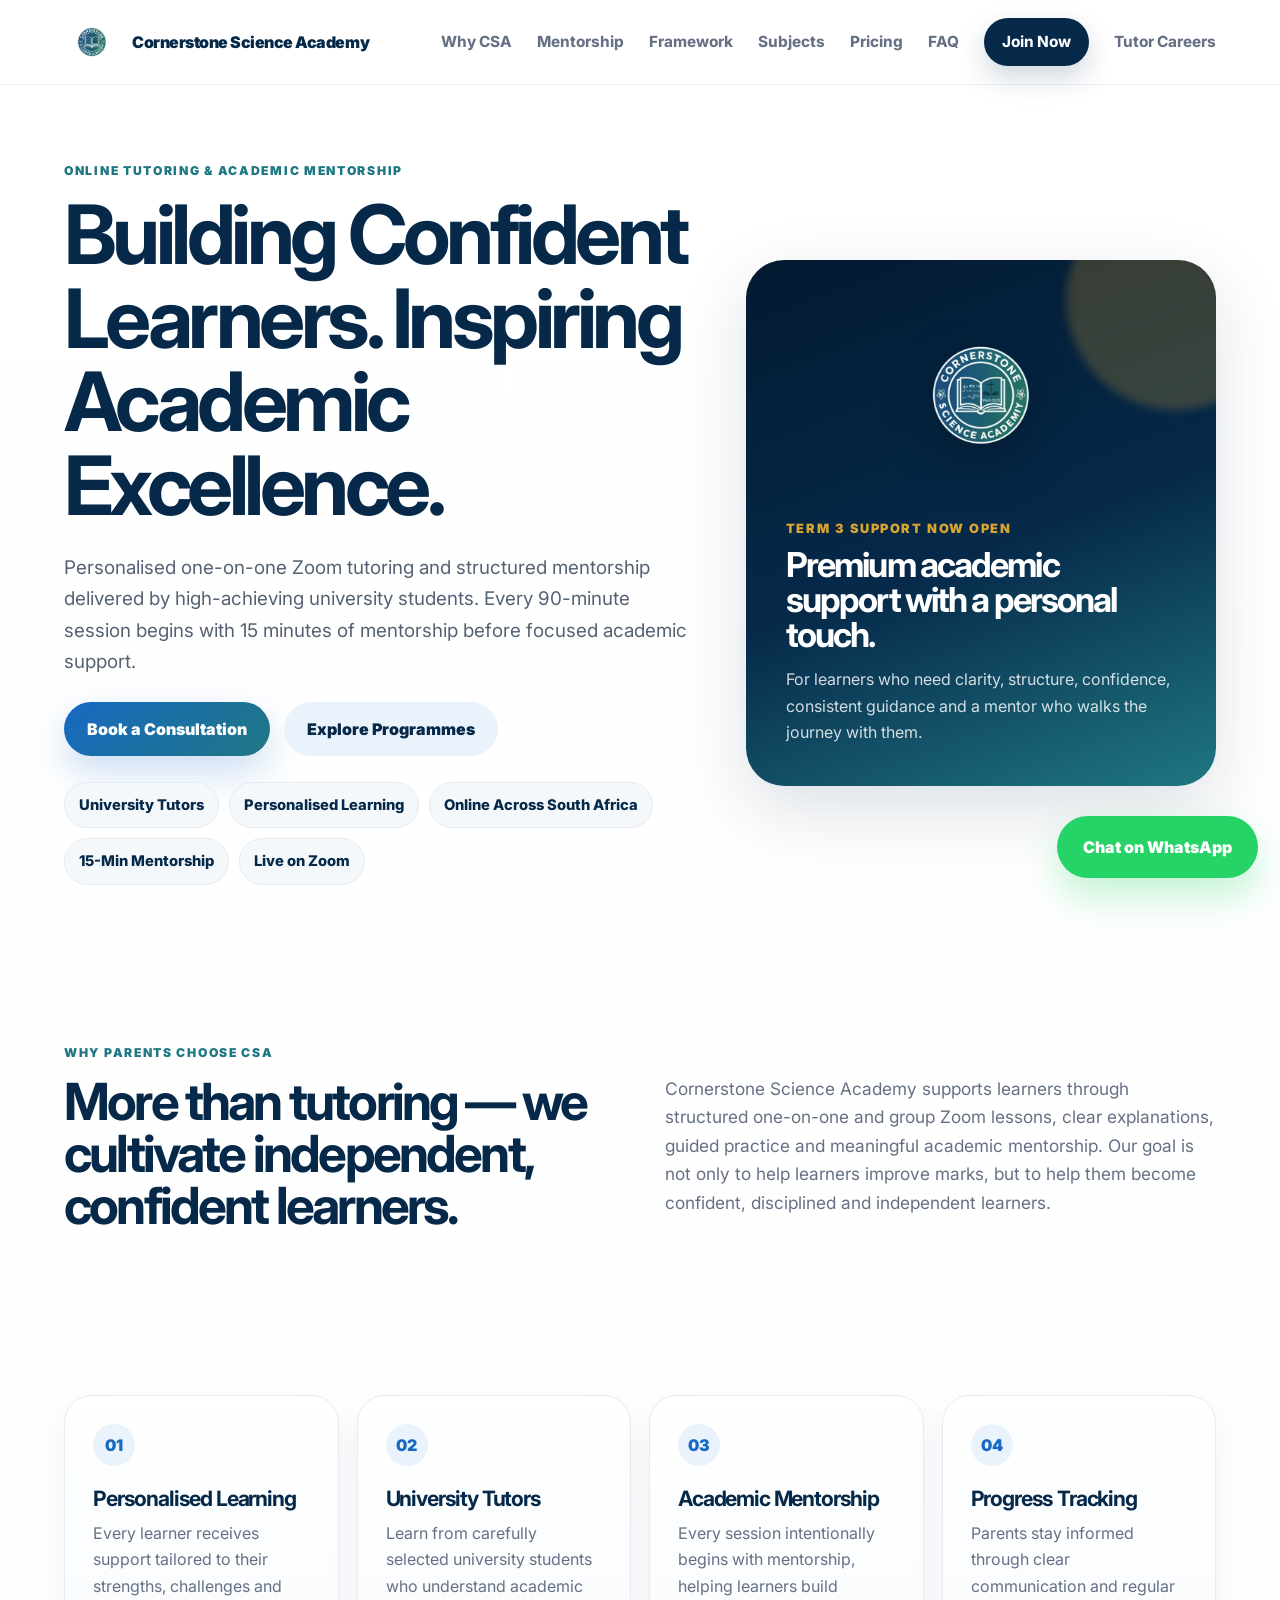
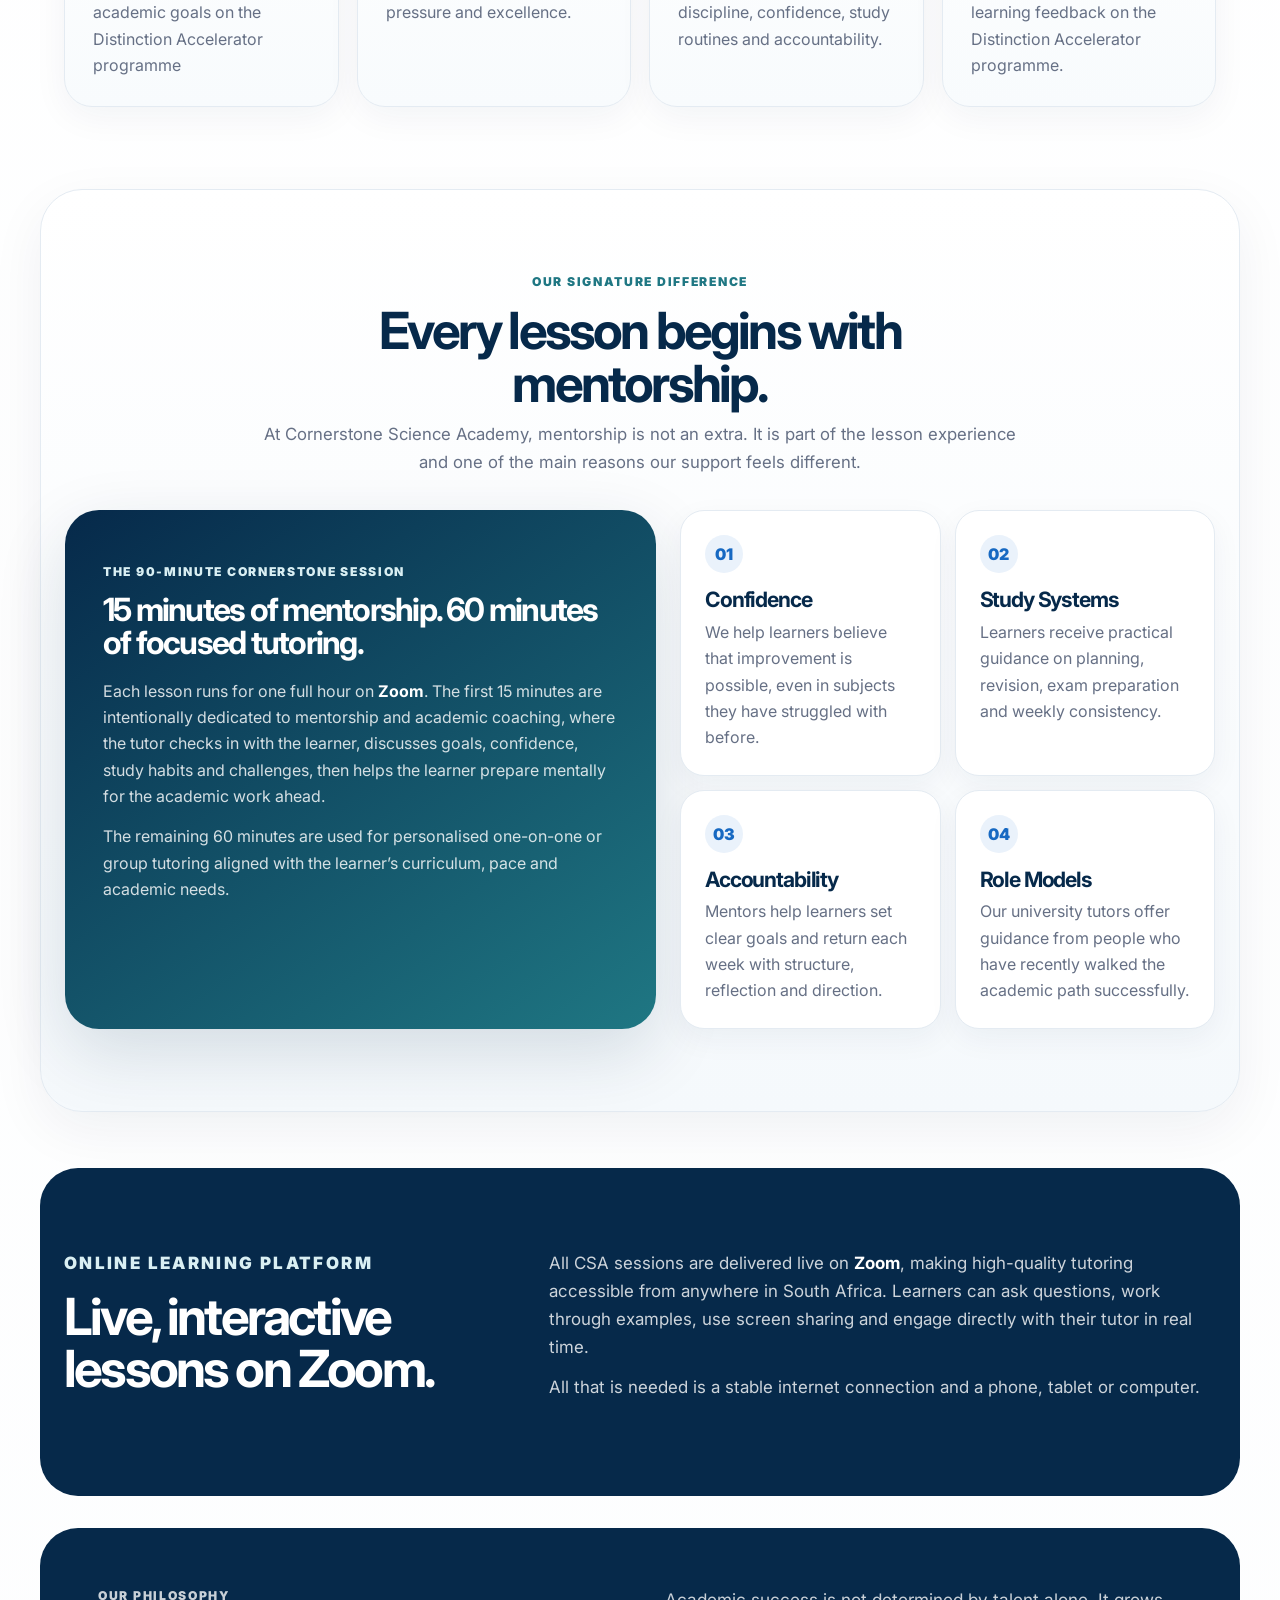
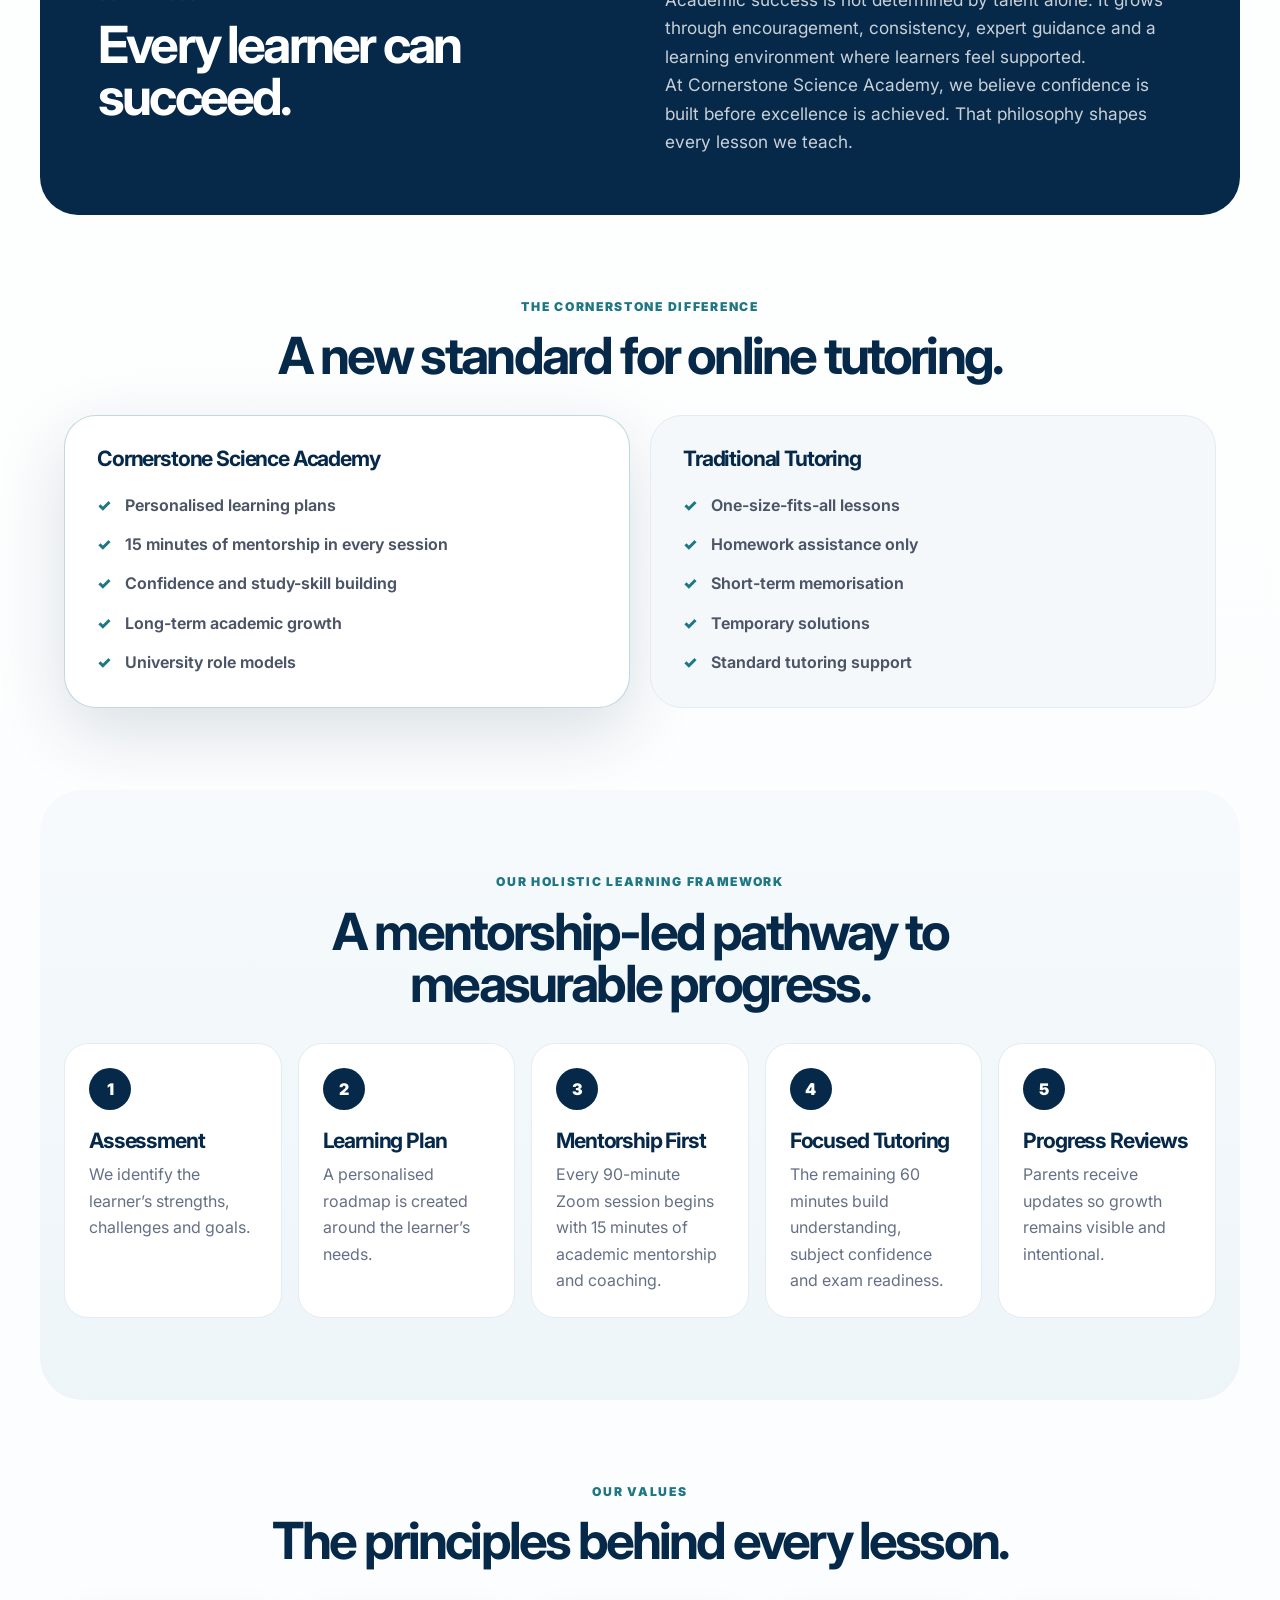
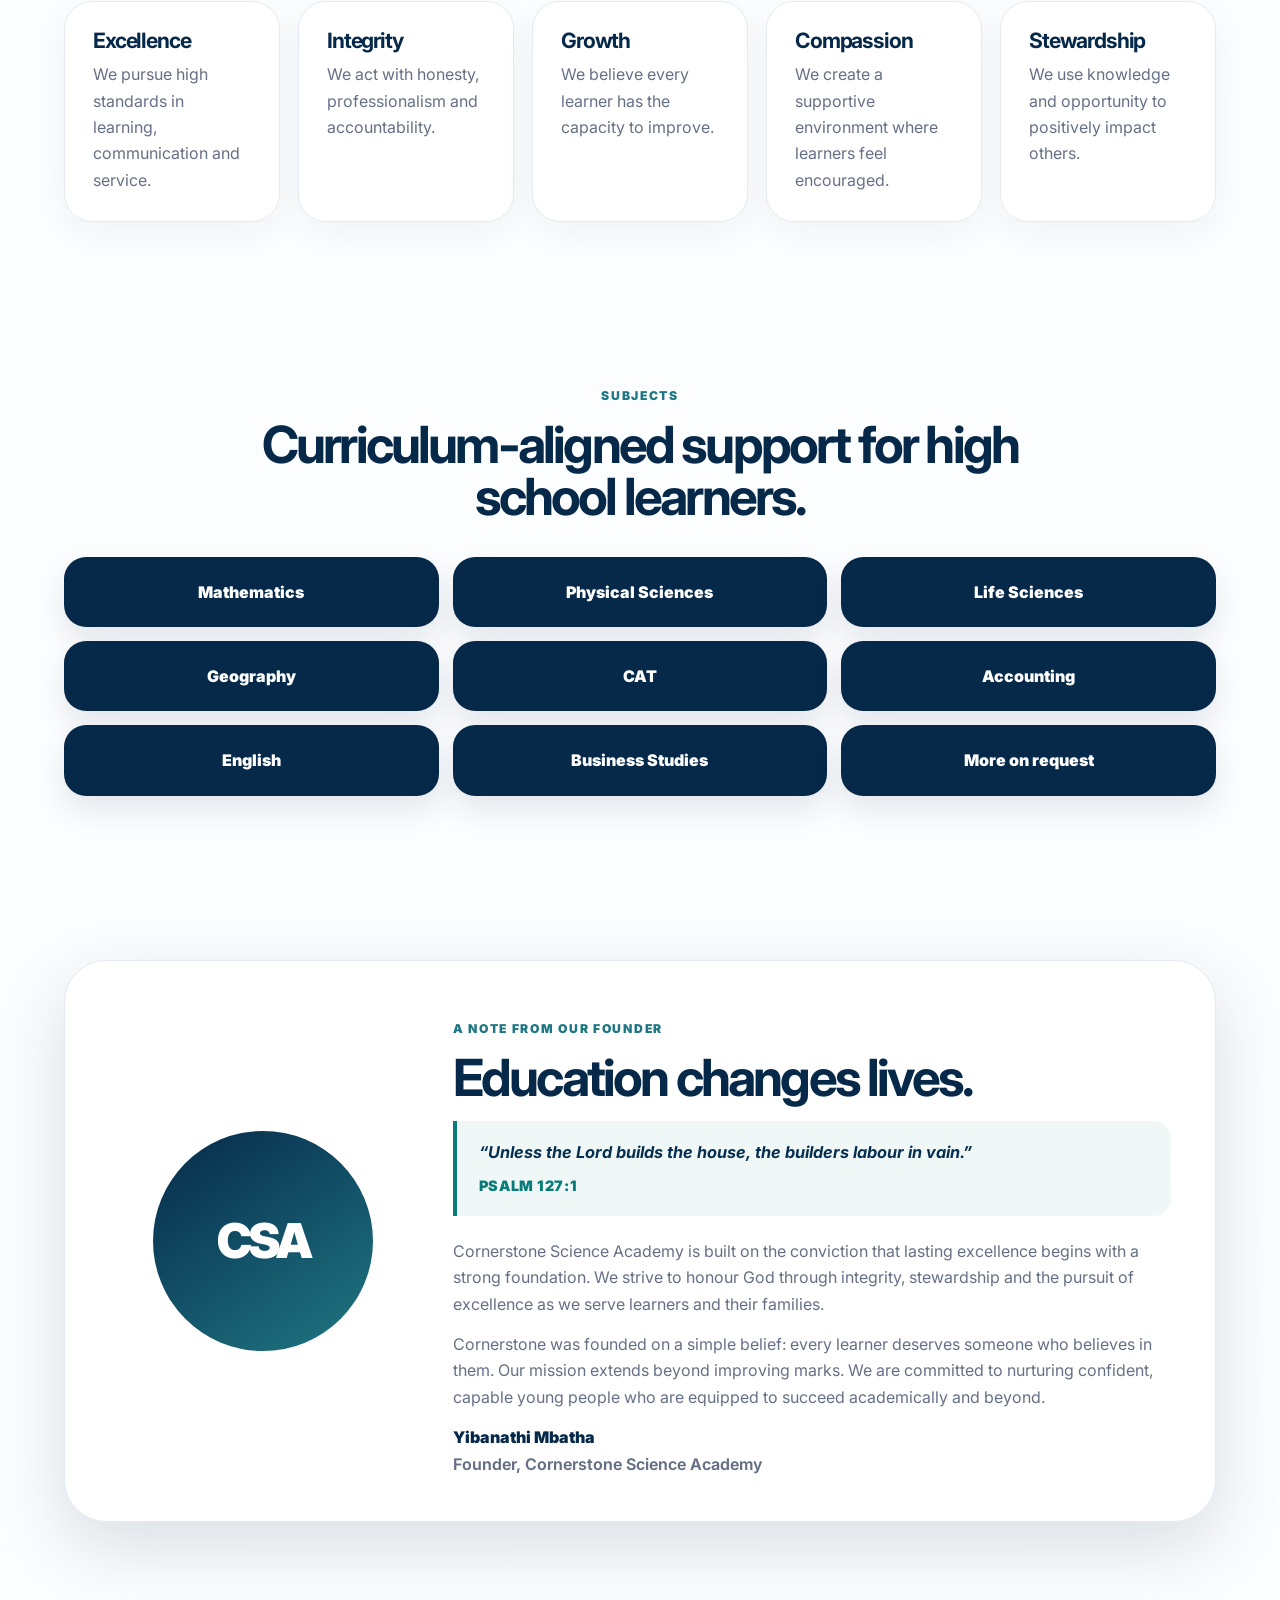
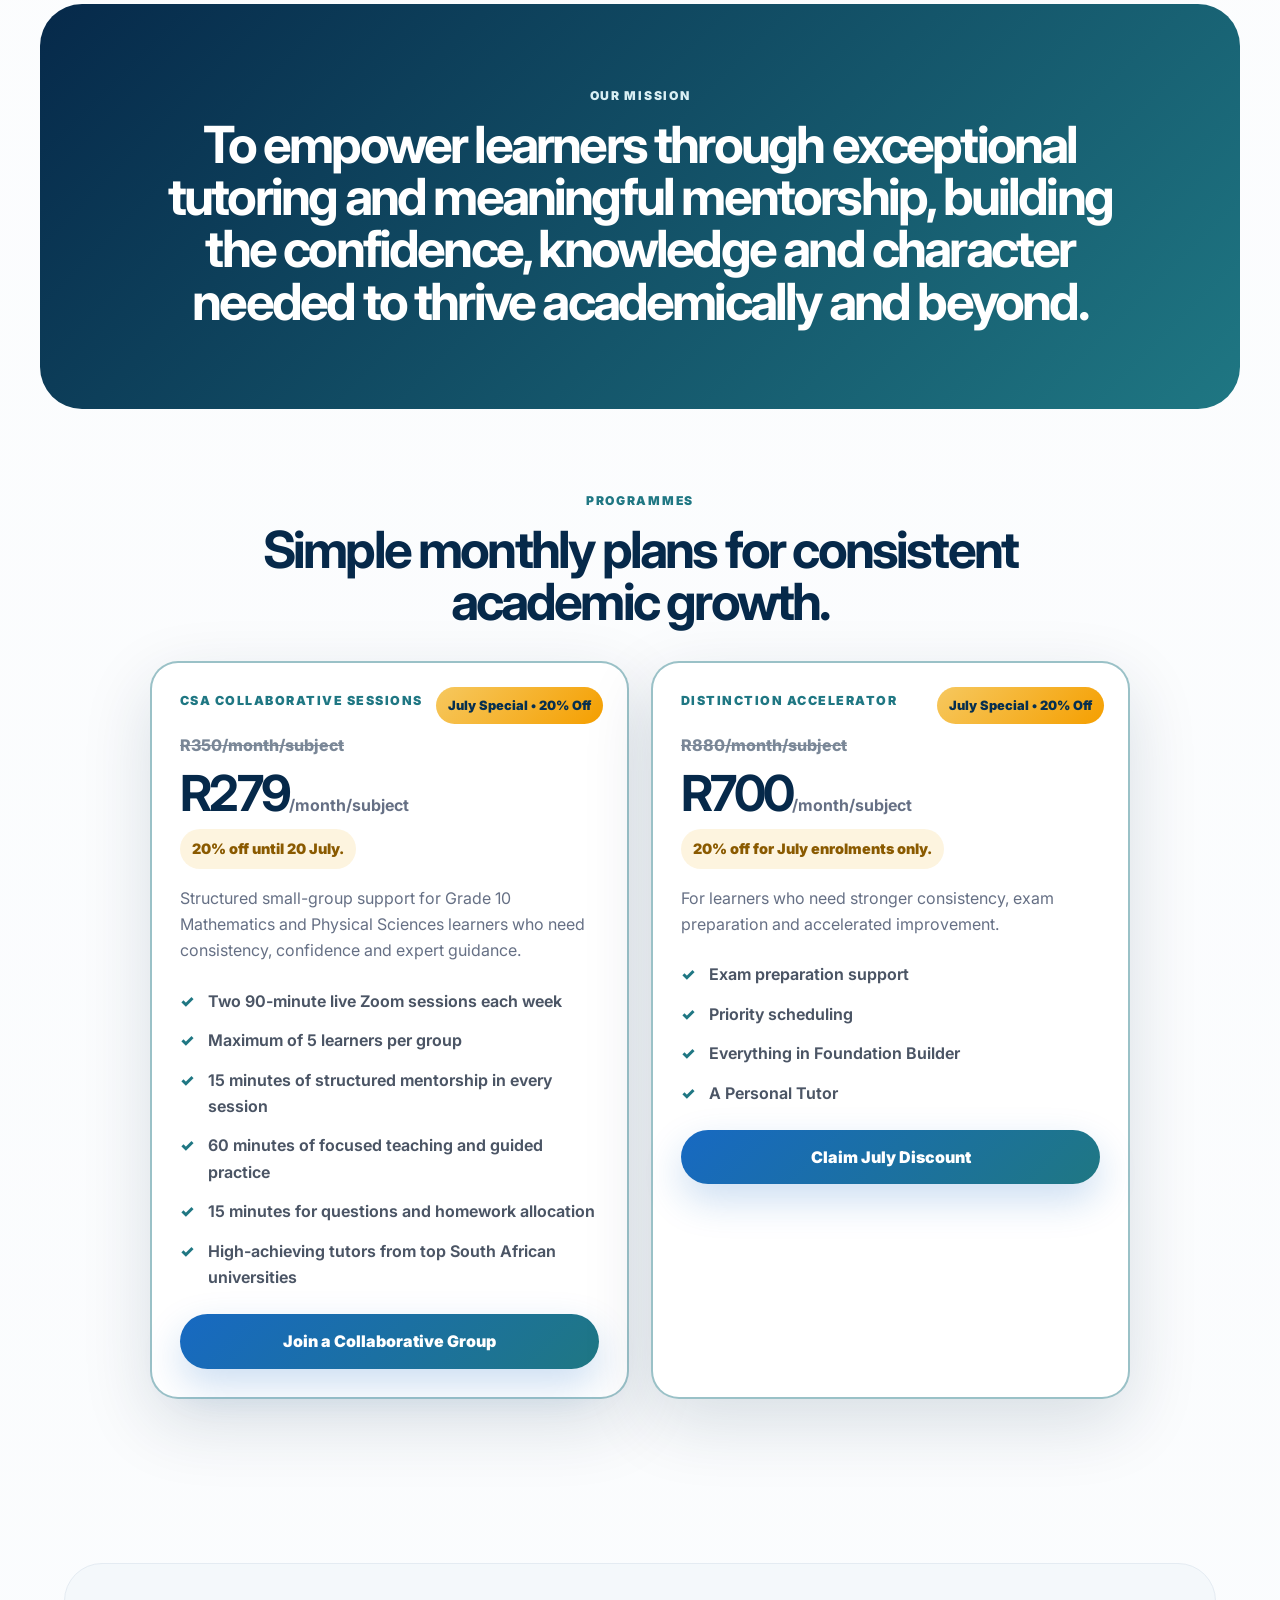
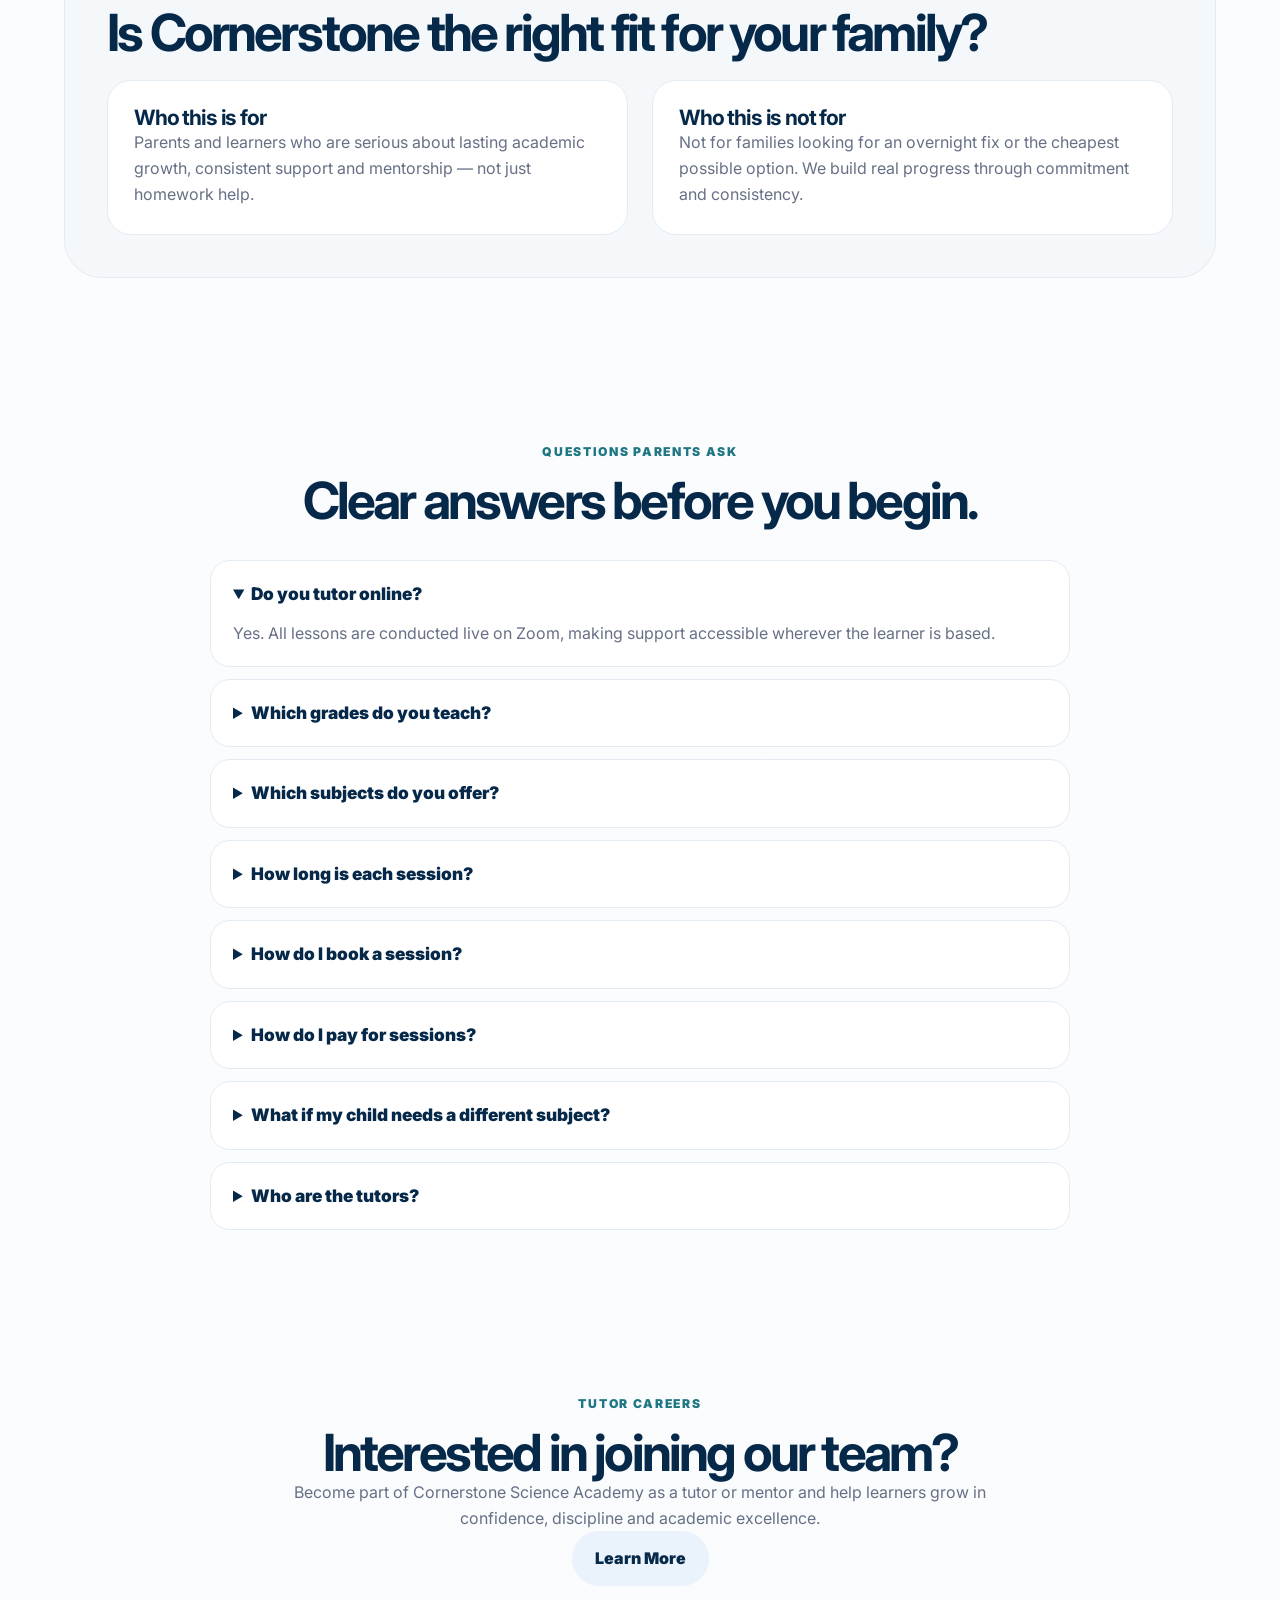
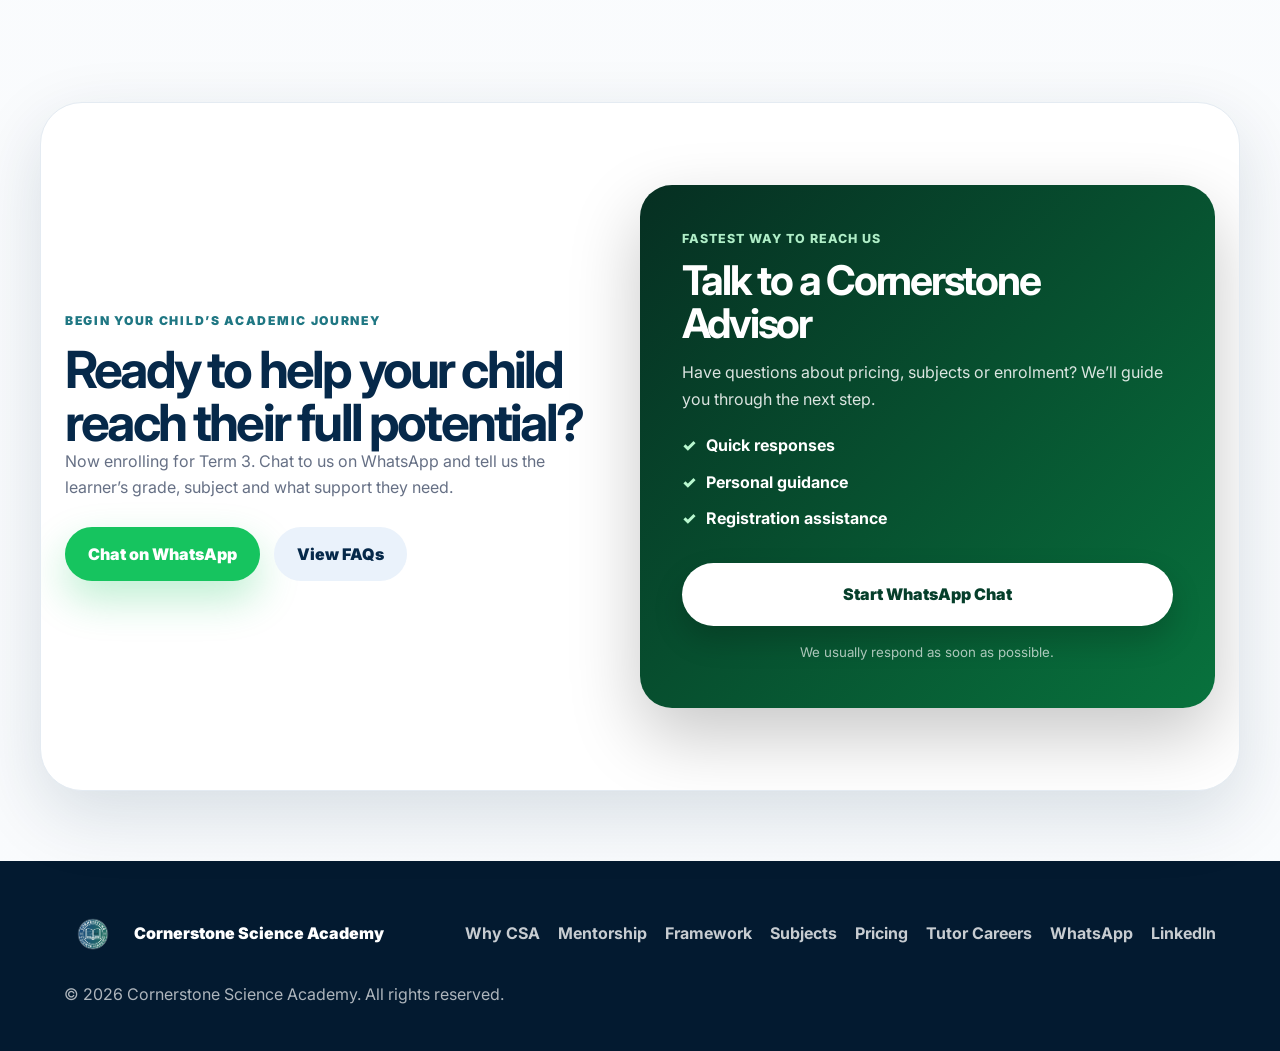
==== commit 29fa86f0: "Add CSA Collaborative Sessions and redesign programme offerings" ====
--- a/index.html
+++ b/index.html
@@ -36,7 +36,7 @@
       <div class="hero-copy reveal">
         <p class="eyebrow">Online tutoring & academic mentorship</p>
         <h1>Building Confident Learners. Inspiring Academic Excellence.</h1>
-        <p class="hero-text">Personalised one-on-one Zoom tutoring and structured mentorship delivered by high-achieving university students. Every 60-minute session begins with 15 minutes of mentorship before focused academic support.</p>
+        <p class="hero-text">Personalised one-on-one Zoom tutoring and structured mentorship delivered by high-achieving university students. Every 90-minute session begins with 15 minutes of mentorship before focused academic support.</p>
         <div class="hero-actions">
           <a href="#contact" class="btn primary">Book a Consultation</a>
           <a href="#programmes" class="btn secondary">Explore Programmes</a>
@@ -62,7 +62,7 @@
       <p class="eyebrow">Why parents choose CSA</p>
       <div class="intro-grid">
         <h2>More than tutoring — we cultivate independent, confident learners.</h2>
-        <p>Cornerstone Science Academy supports learners through structured one-on-one Zoom lessons, clear explanations, guided practice and meaningful academic mentorship. Our goal is not only to help learners improve marks, but to help them become confident, disciplined and independent learners.</p>
+        <p>Cornerstone Science Academy supports learners through structured one-on-one and group Zoom lessons, clear explanations, guided practice and meaningful academic mentorship. Our goal is not only to help learners improve marks, but to help them become confident, disciplined and independent learners.</p>
       </div>
     </section>
 
@@ -70,7 +70,7 @@
       <article class="info-card">
         <span class="icon">01</span>
         <h3>Personalised Learning</h3>
-        <p>Every learner receives support tailored to their strengths, challenges and academic goals.</p>
+        <p>Every learner receives support tailored to their strengths, challenges and academic goals on the Distinction Accelerator programme</p>
       </article>
       <article class="info-card">
         <span class="icon">02</span>
@@ -85,7 +85,7 @@
       <article class="info-card">
         <span class="icon">04</span>
         <h3>Progress Tracking</h3>
-        <p>Parents stay informed through clear communication and regular learning feedback.</p>
+        <p>Parents stay informed through clear communication and regular learning feedback on the Distinction Accelerator programme.</p>
       </article>
     </section>
 
@@ -97,10 +97,10 @@
       </div>
       <div class="mentorship-layout">
         <article class="mentor-feature">
-          <p class="eyebrow">The 60-minute Cornerstone Session</p>
-          <h3>15 minutes of mentorship. 45 minutes of focused tutoring.</h3>
+          <p class="eyebrow">The 90-minute Cornerstone Session</p>
+          <h3>15 minutes of mentorship. 60 minutes of focused tutoring.</h3>
           <p>Each lesson runs for one full hour on <strong>Zoom</strong>. The first 15 minutes are intentionally dedicated to mentorship and academic coaching, where the tutor checks in with the learner, discusses goals, confidence, study habits and challenges, then helps the learner prepare mentally for the academic work ahead.</p>
-          <p>The remaining 45 minutes are used for personalised one-on-one tutoring aligned with the learner’s curriculum, pace and academic needs.</p>
+          <p>The remaining 60 minutes are used for personalised one-on-one or group tutoring aligned with the learner’s curriculum, pace and academic needs.</p>
         </article>
         <div class="mentor-cards">
           <article><span>01</span><h3>Confidence</h3><p>We help learners believe that improvement is possible, even in subjects they have struggled with before.</p></article>
@@ -170,8 +170,8 @@
       <div class="steps">
         <article><span>1</span><h3>Assessment</h3><p>We identify the learner’s strengths, challenges and goals.</p></article>
         <article><span>2</span><h3>Learning Plan</h3><p>A personalised roadmap is created around the learner’s needs.</p></article>
-        <article><span>3</span><h3>Mentorship First</h3><p>Every 60-minute Zoom session begins with 15 minutes of academic mentorship and coaching.</p></article>
-        <article><span>4</span><h3>Focused Tutoring</h3><p>The remaining 45 minutes build understanding, subject confidence and exam readiness.</p></article>
+        <article><span>3</span><h3>Mentorship First</h3><p>Every 90-minute Zoom session begins with 15 minutes of academic mentorship and coaching.</p></article>
+        <article><span>4</span><h3>Focused Tutoring</h3><p>The remaining 60 minutes build understanding, subject confidence and exam readiness.</p></article>
         <article><span>5</span><h3>Progress Reviews</h3><p>Parents receive updates so growth remains visible and intentional.</p></article>
       </div>
     </section>
@@ -310,9 +310,9 @@
         <details open><summary>Do you tutor online?</summary><p>Yes. All lessons are conducted live on Zoom, making support accessible wherever the learner is based.</p></details>
         <details><summary>Which grades do you teach?</summary><p>We support high school learners, with a focus on Grades 8–12.</p></details>
         <details><summary>Which subjects do you offer?</summary><p>We offer Mathematics, Physical Sciences, Life Sciences, Geography, CAT, Accounting, English, Business Studies and more depending on tutor availability.</p></details>
-        <details><summary>How long is each session?</summary><p>Each session runs for 60 minutes: approximately 15 minutes of mentorship and academic coaching, followed by 45 minutes of focused one-on-one tutoring.</p></details>
+        <details><summary>How long is each session?</summary><p>Each session runs for 90 minutes: approximately 15 minutes of mentorship and academic coaching, followed by 60 minutes of focused tutoring.</p></details>
         <details><summary>How do I book a session?</summary><p>Simply click the “Book a Consultation” button on this page to schedule a free consultation. We will discuss your child’s needs and recommend the best programme.</p></details>
-        <details><summary>How do I pay for sessions?</summary><p>We offer simple monthly plans. Payment is made via EFT or SnapScan, and we will provide all the details during your consultation.</p></details>
+        <details><summary>How do I pay for sessions?</summary><p>We offer simple monthly plans. Payment is made via EFT, and we will provide all the details during your consultation.</p></details>
         <details><summary>What if my child needs a different subject?</summary><p>We can often accommodate additional subjects depending on tutor availability. Please discuss your child’s needs during the consultation.</p></details>
         <details><summary>Who are the tutors?</summary><p>Our tutors are high-achieving university students selected for both academic ability and mentorship potential.</p></details>
       </div>
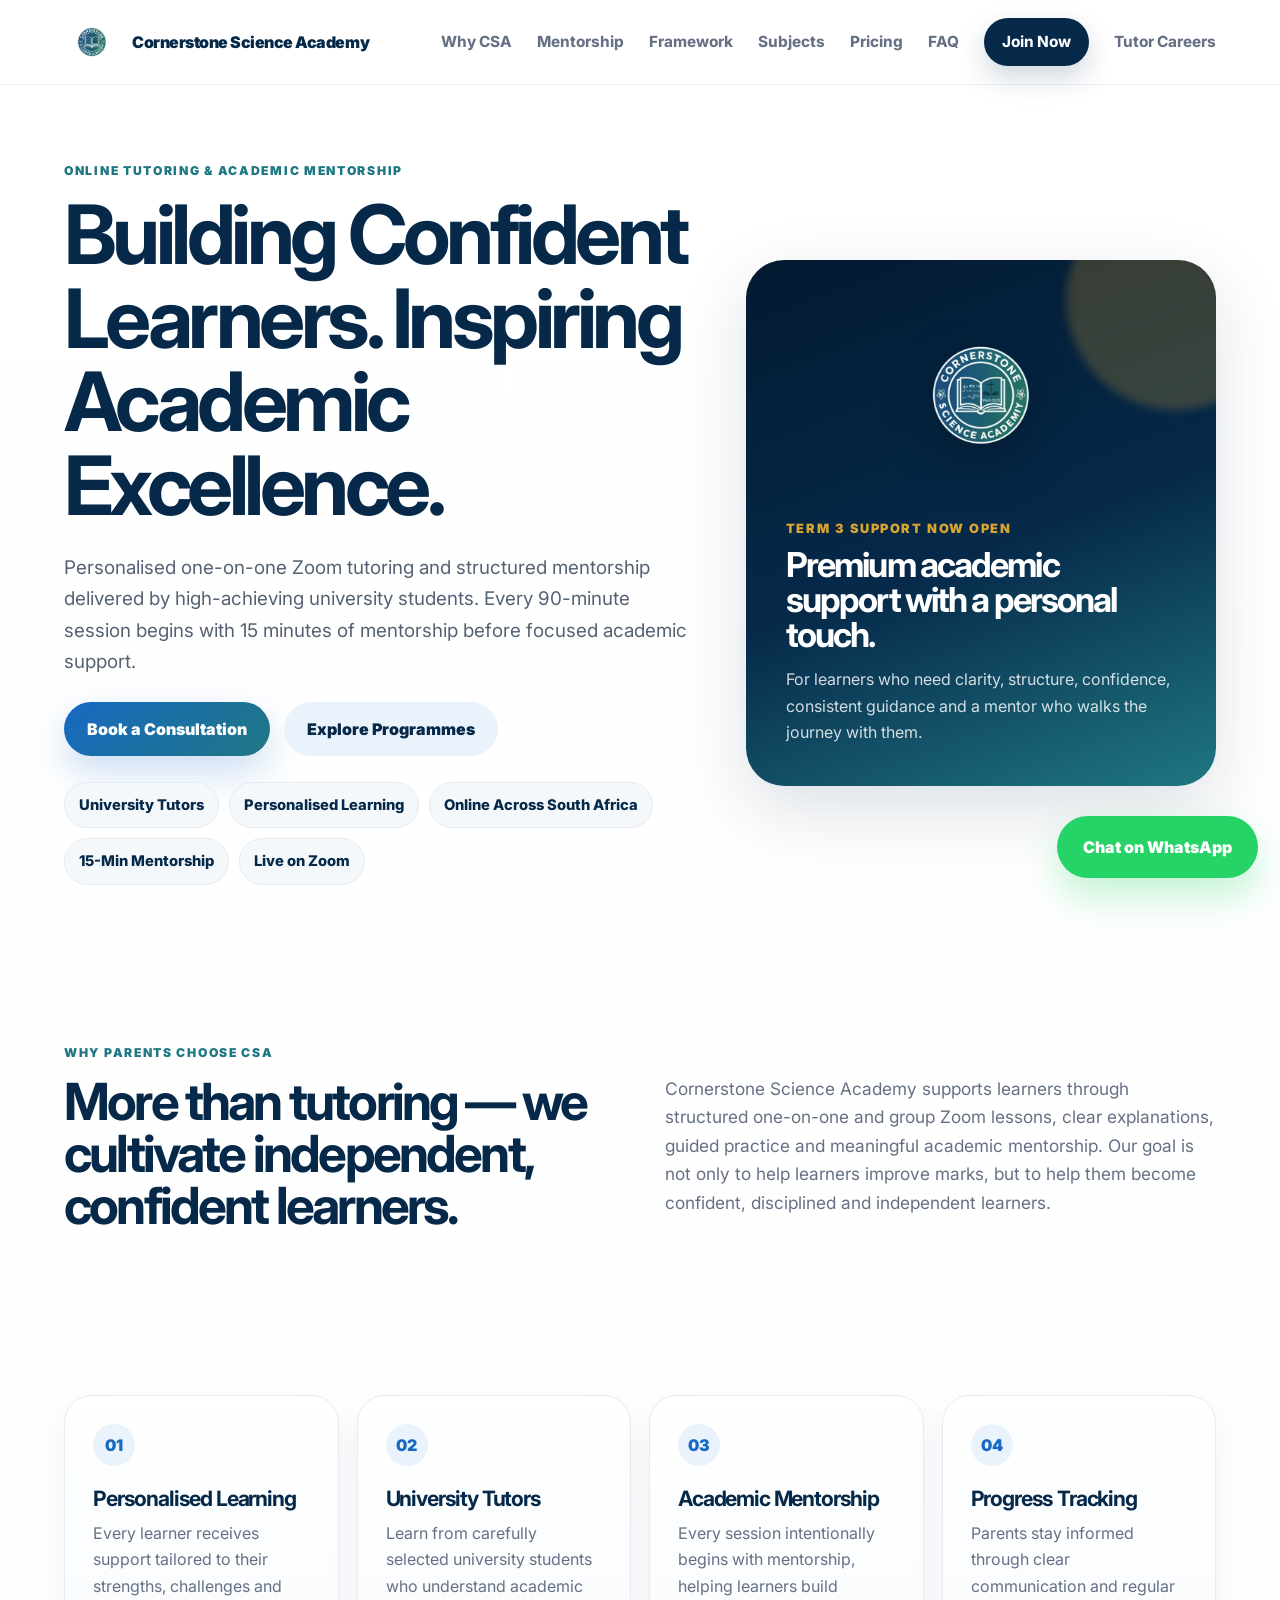
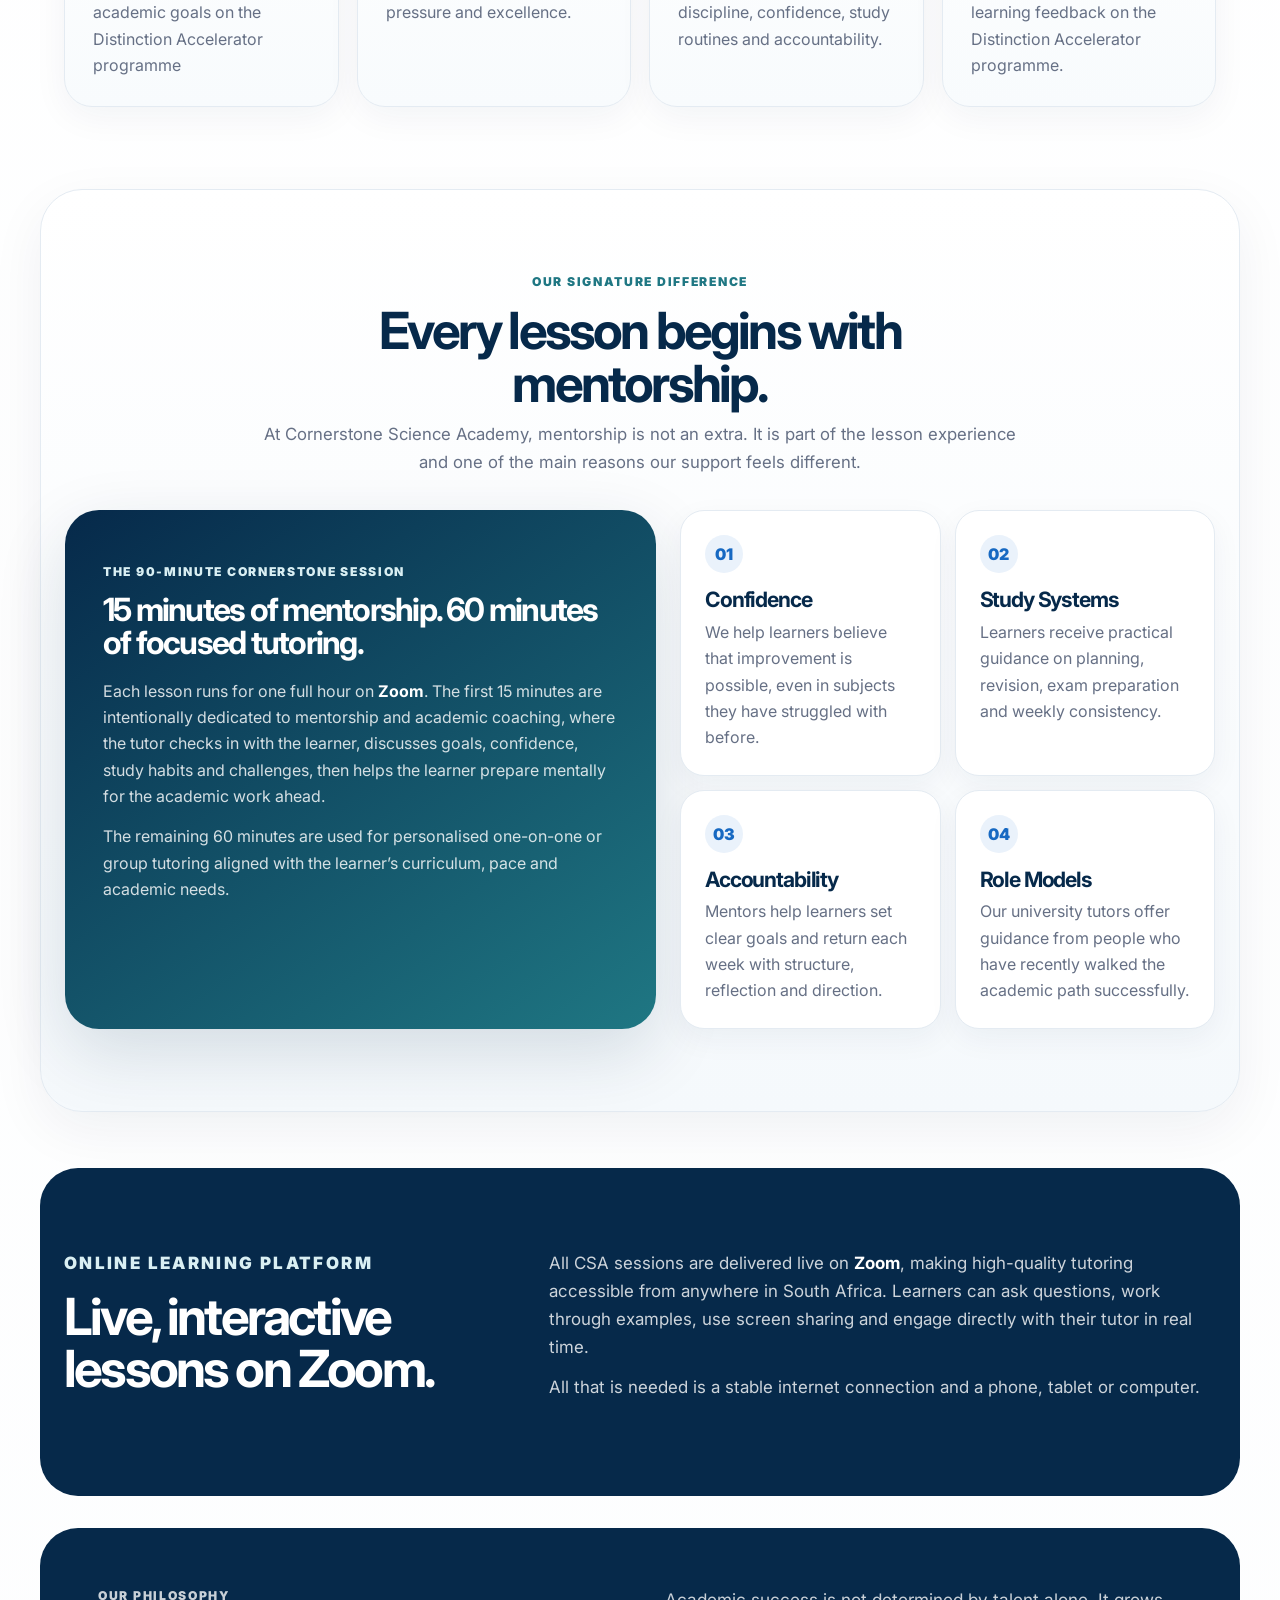
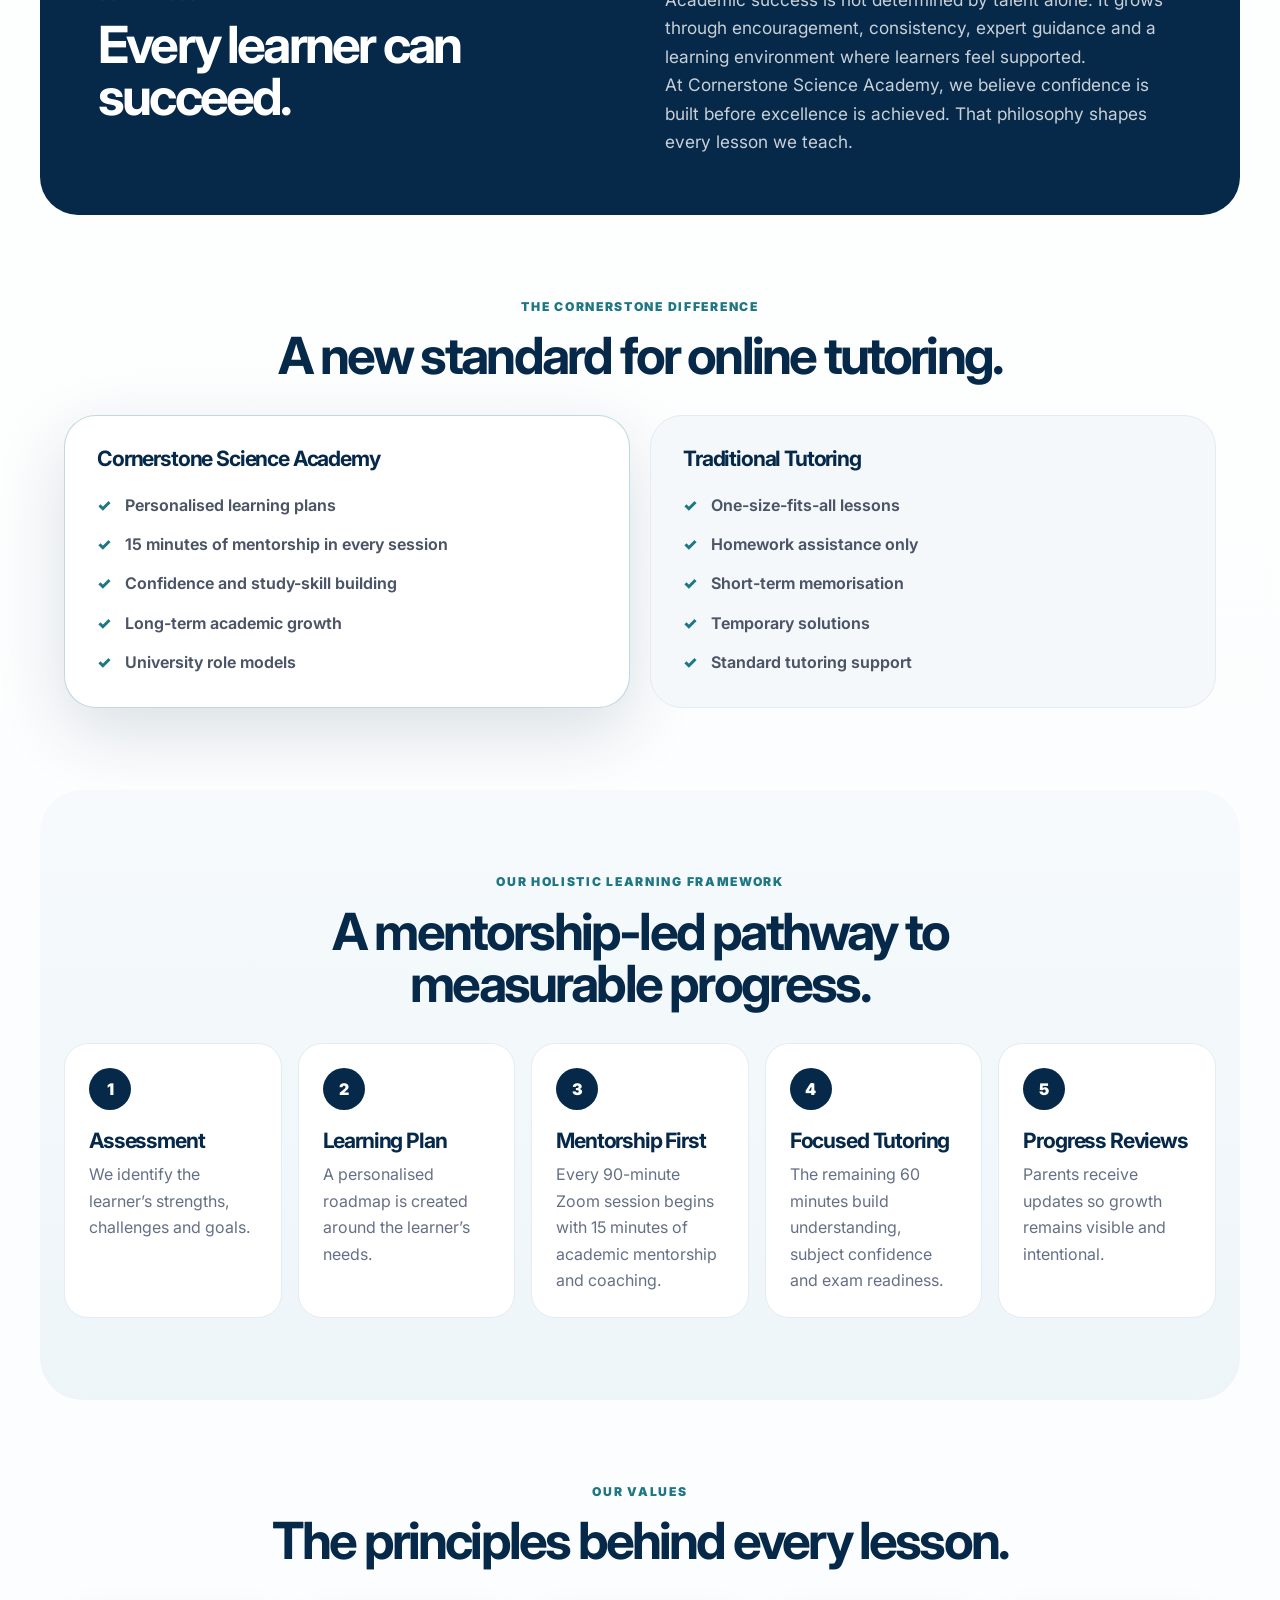
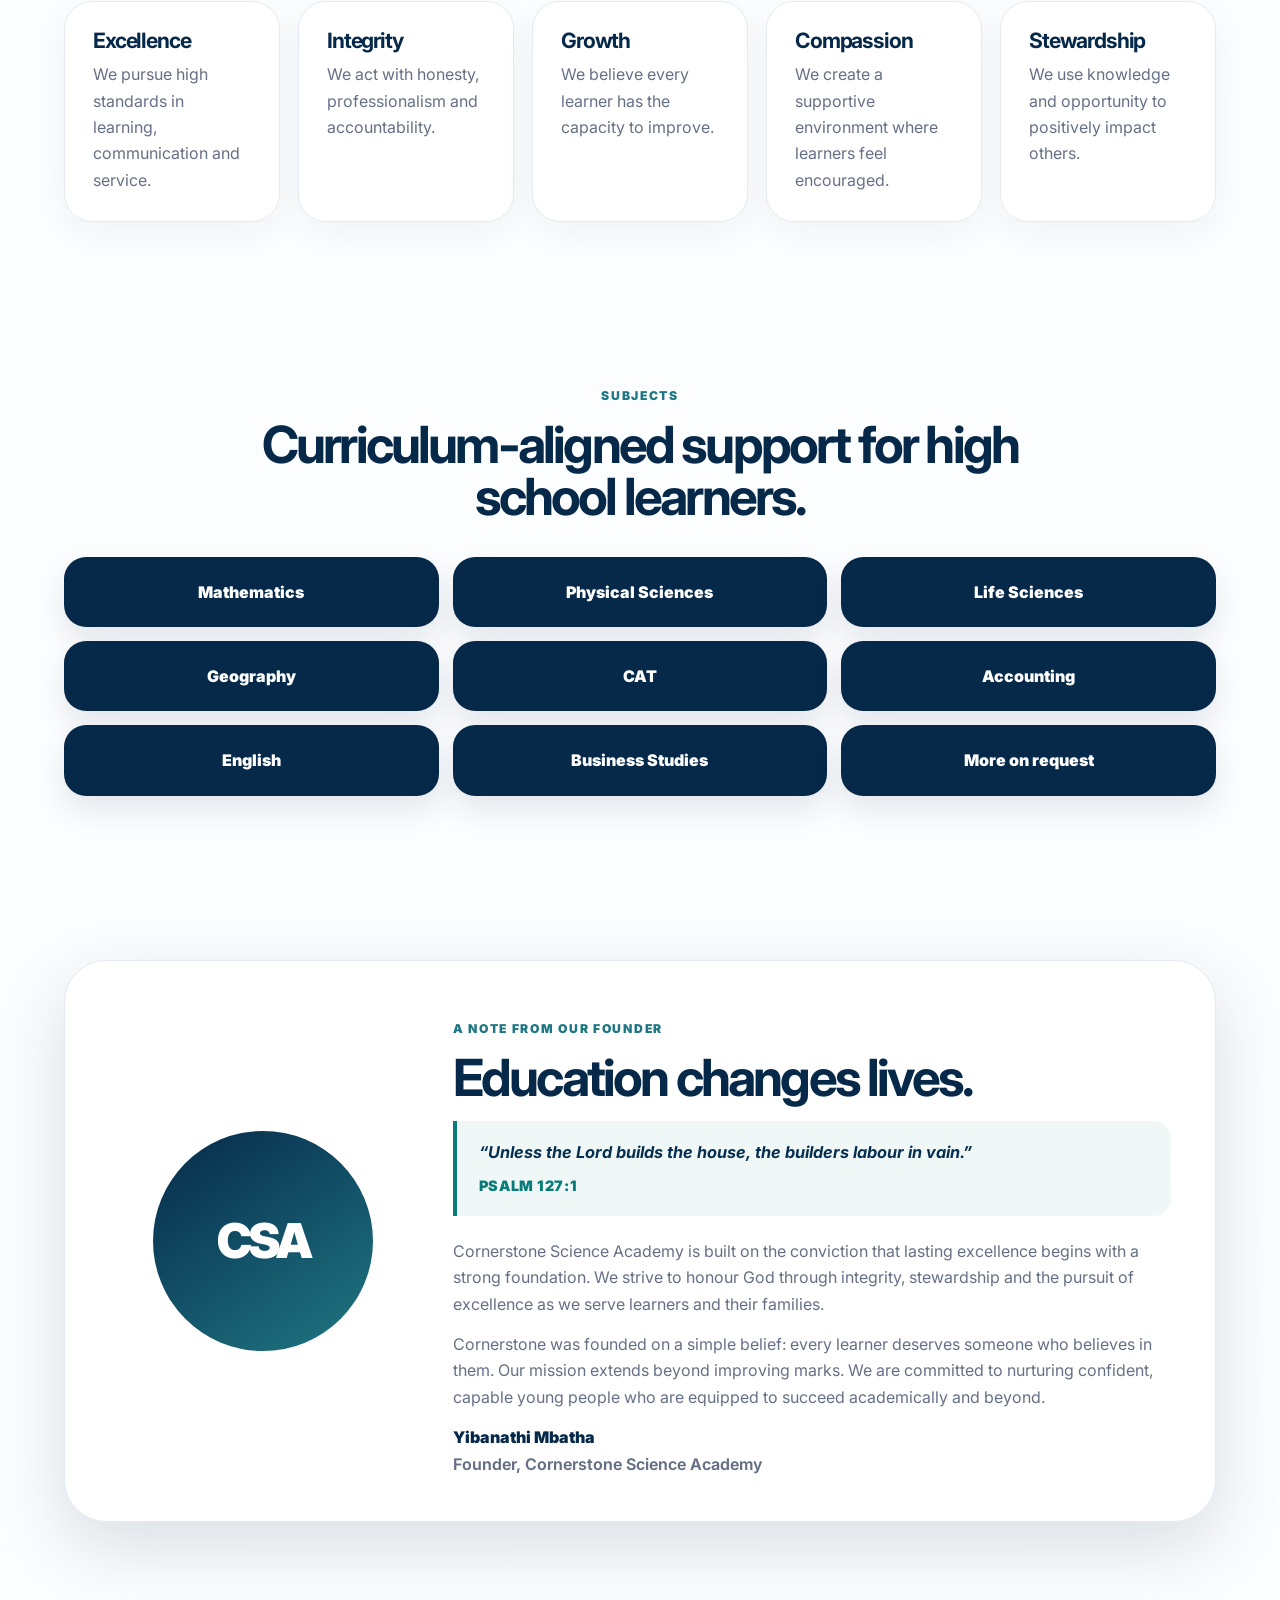
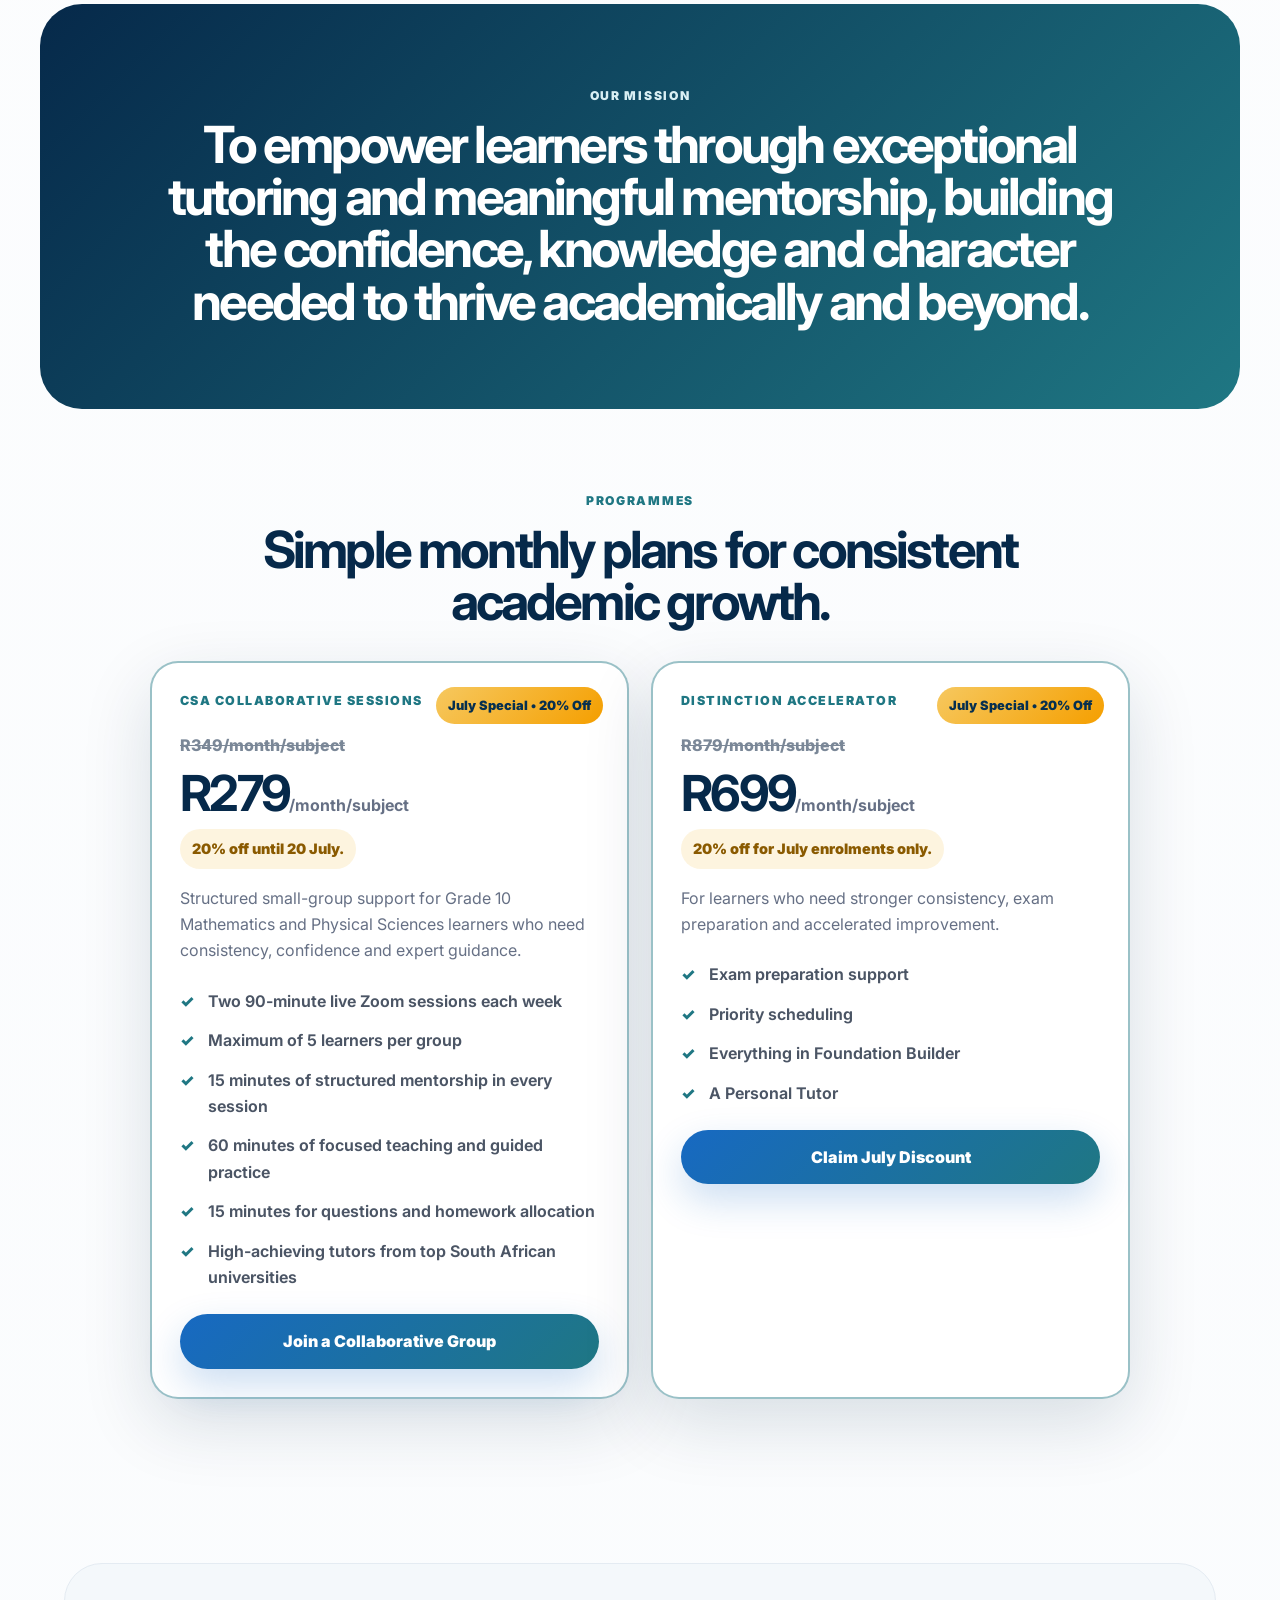
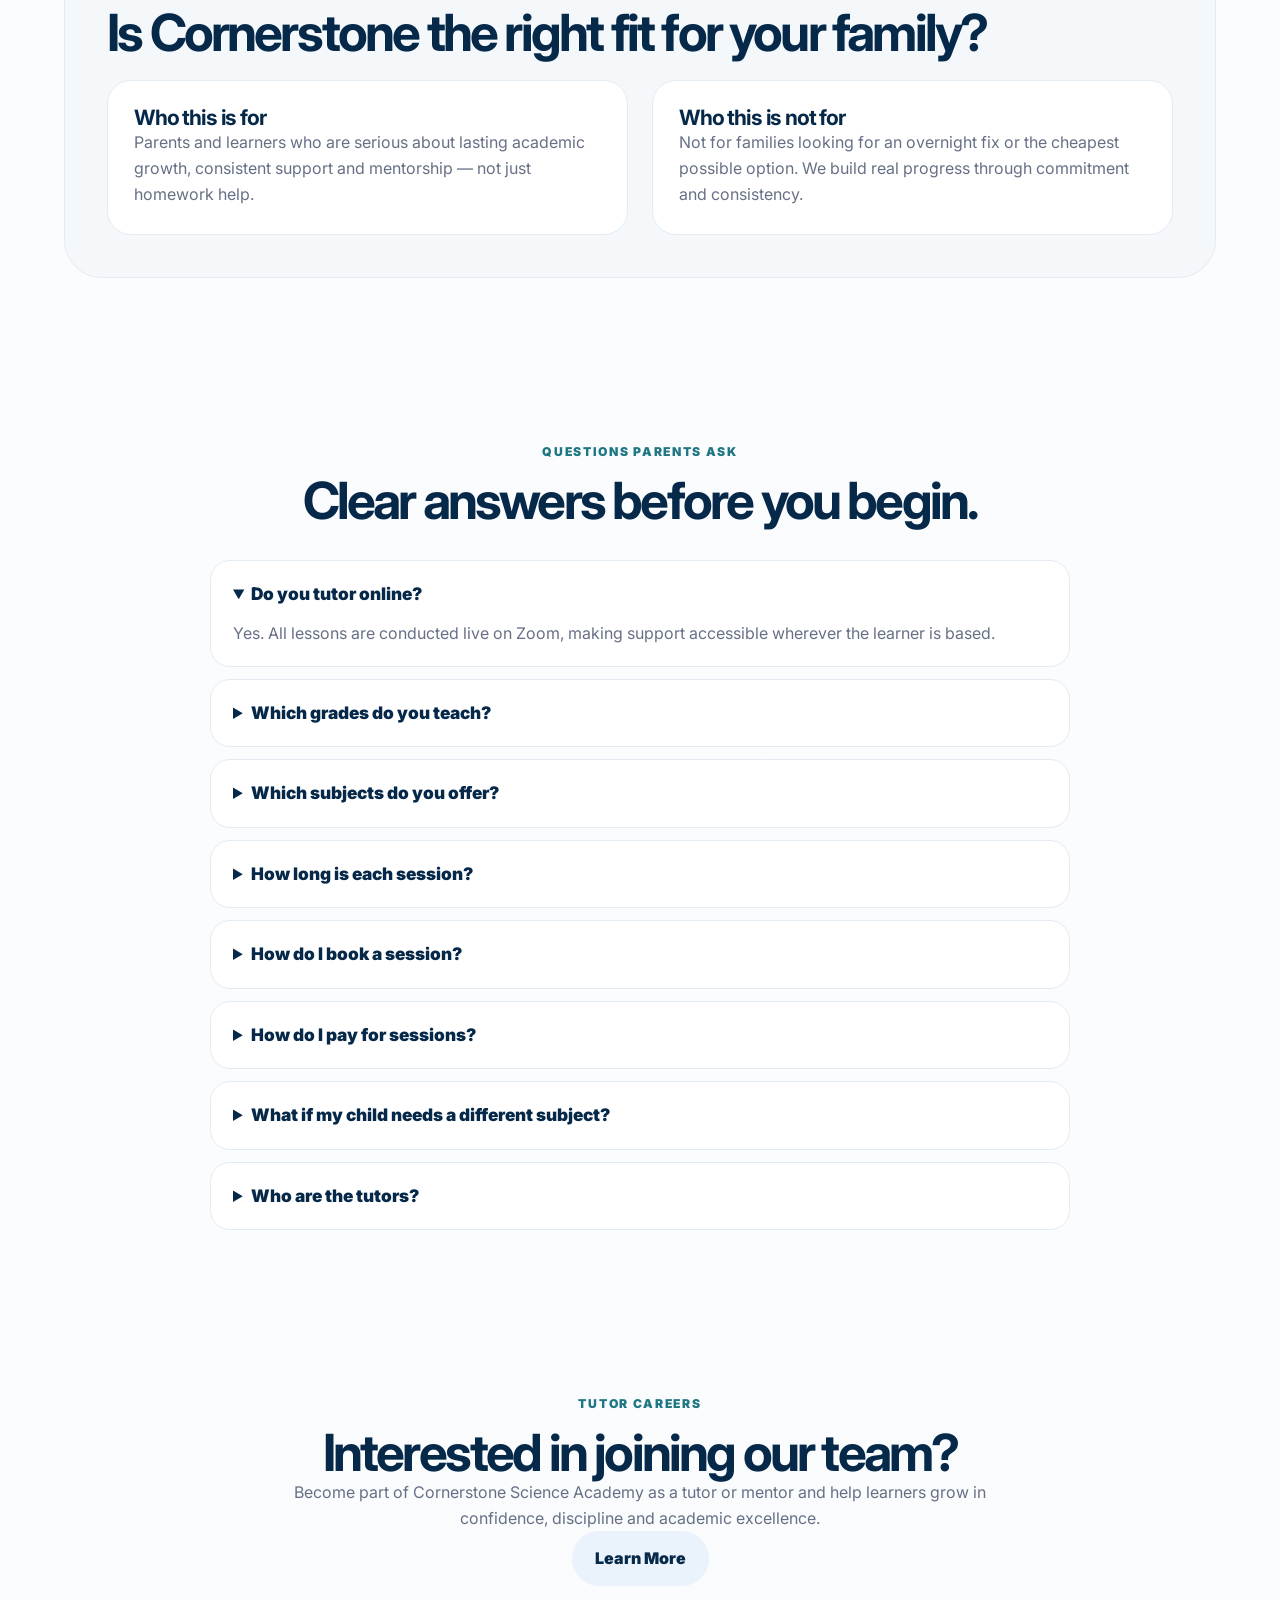
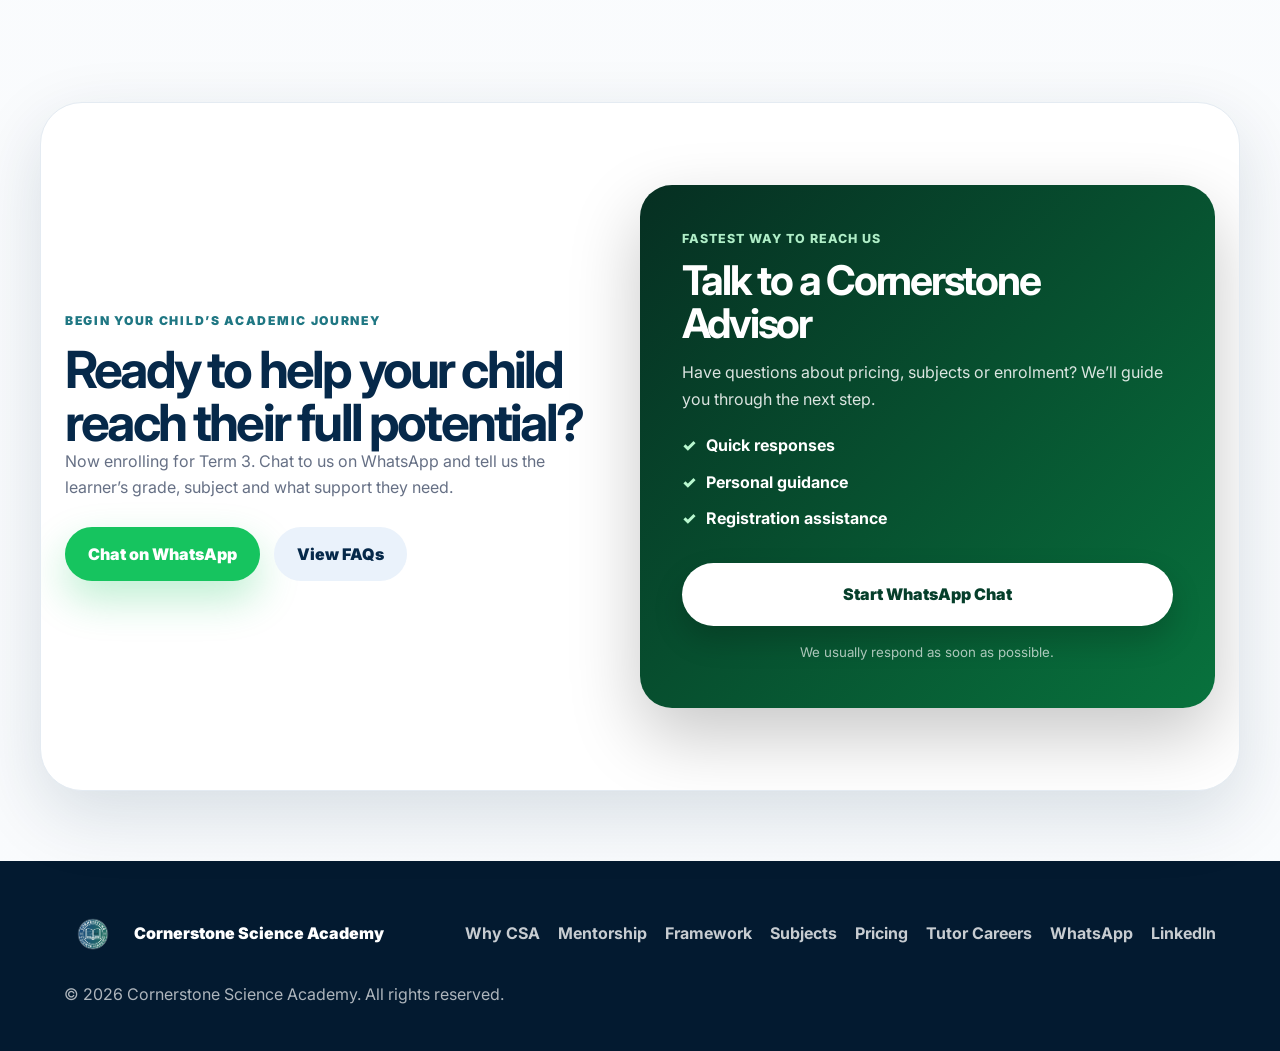
==== commit 64211445: "Add CSA Collaborative Sessions and redesign programme offerings" ====
--- a/index.html
+++ b/index.html
@@ -242,7 +242,7 @@
 
   <p class="plan-label">CSA Collaborative Sessions</p>
 
-  <p class="old-price">R350/month/subject</p>
+  <p class="old-price">R349/month/subject</p>
 
   <h3>R279<span>/month/subject</span></h3>
 
@@ -270,8 +270,8 @@
 
   <div class="badge">July Special • 20% Off</div>
   <p class="plan-label">Distinction Accelerator</p>
-  <p class="old-price">R880/month/subject</p>
-  <h3>R700<span>/month/subject</span></h3>
+  <p class="old-price">R879/month/subject</p>
+  <h3>R699<span>/month/subject</span></h3>
   <p class="discount-note">20% off for July enrolments only.</p>
           <p>For learners who need stronger consistency, exam preparation and accelerated improvement.</p>
           <ul>
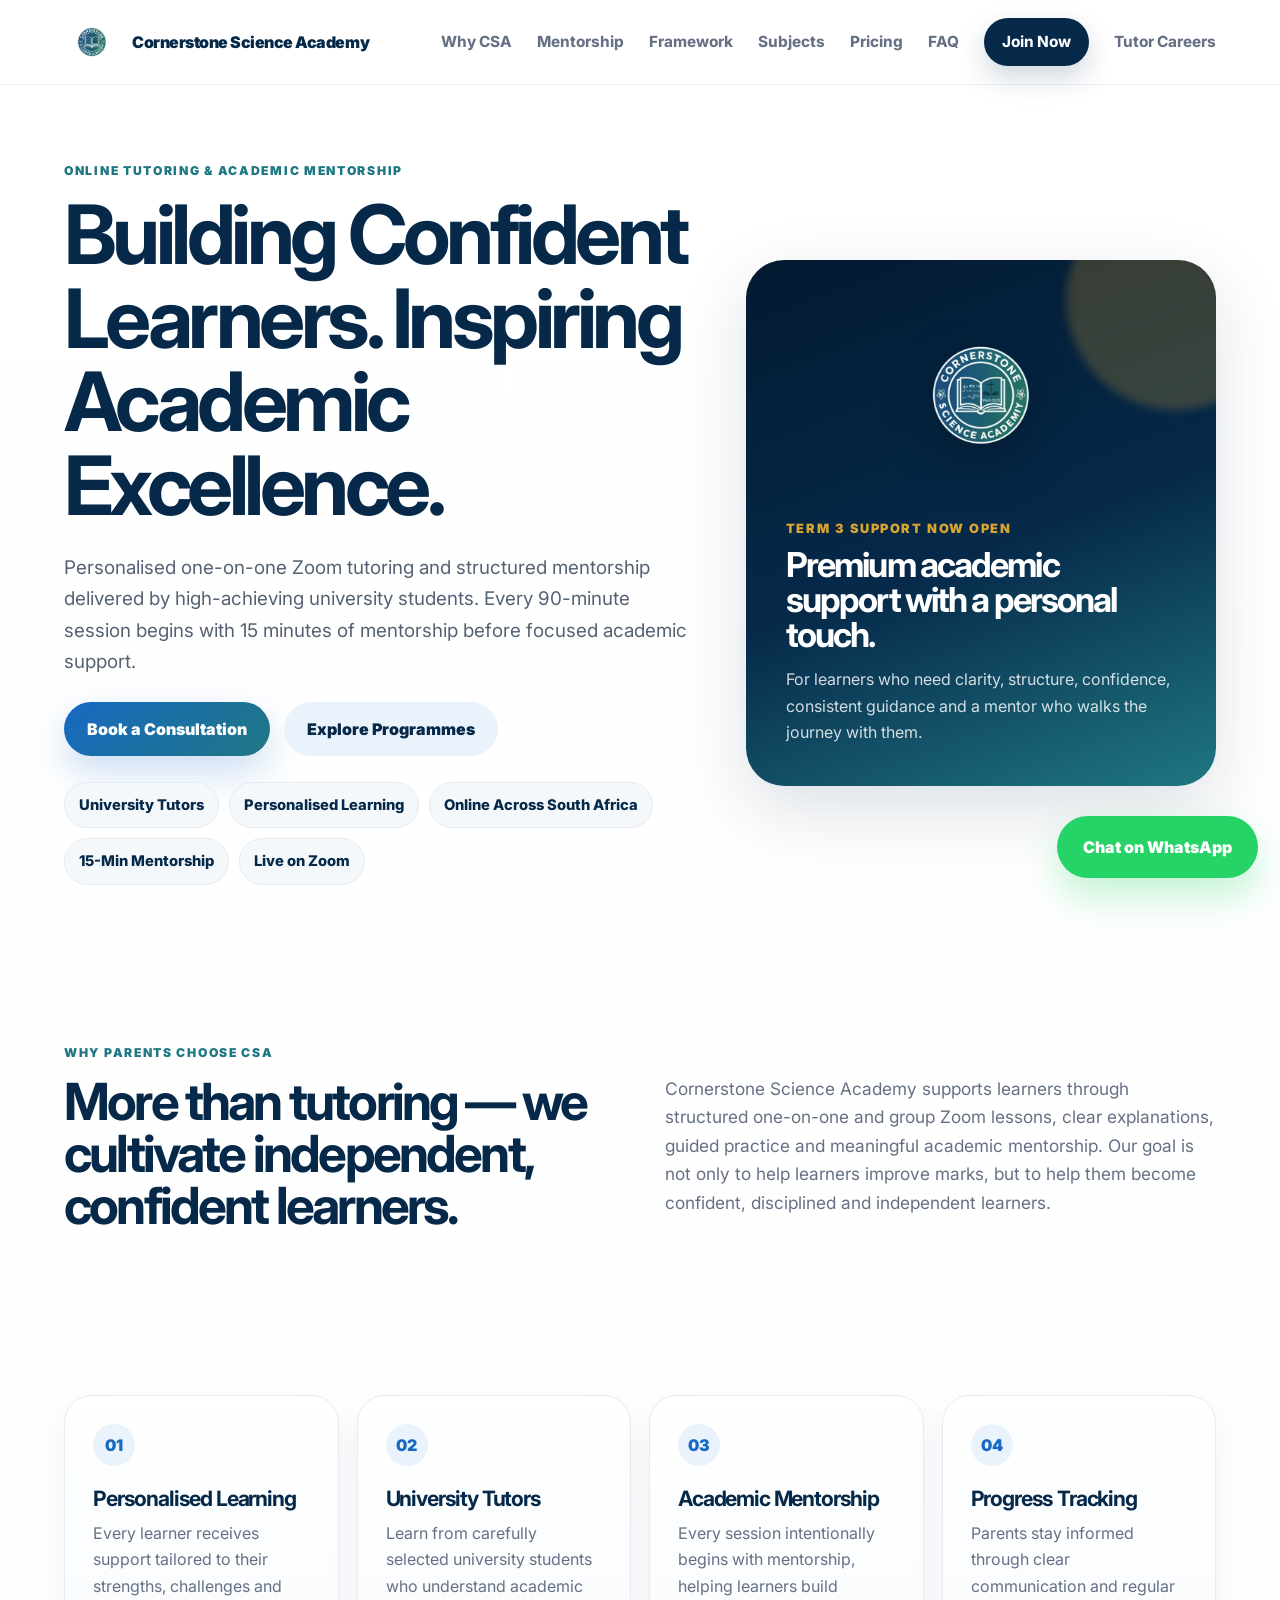
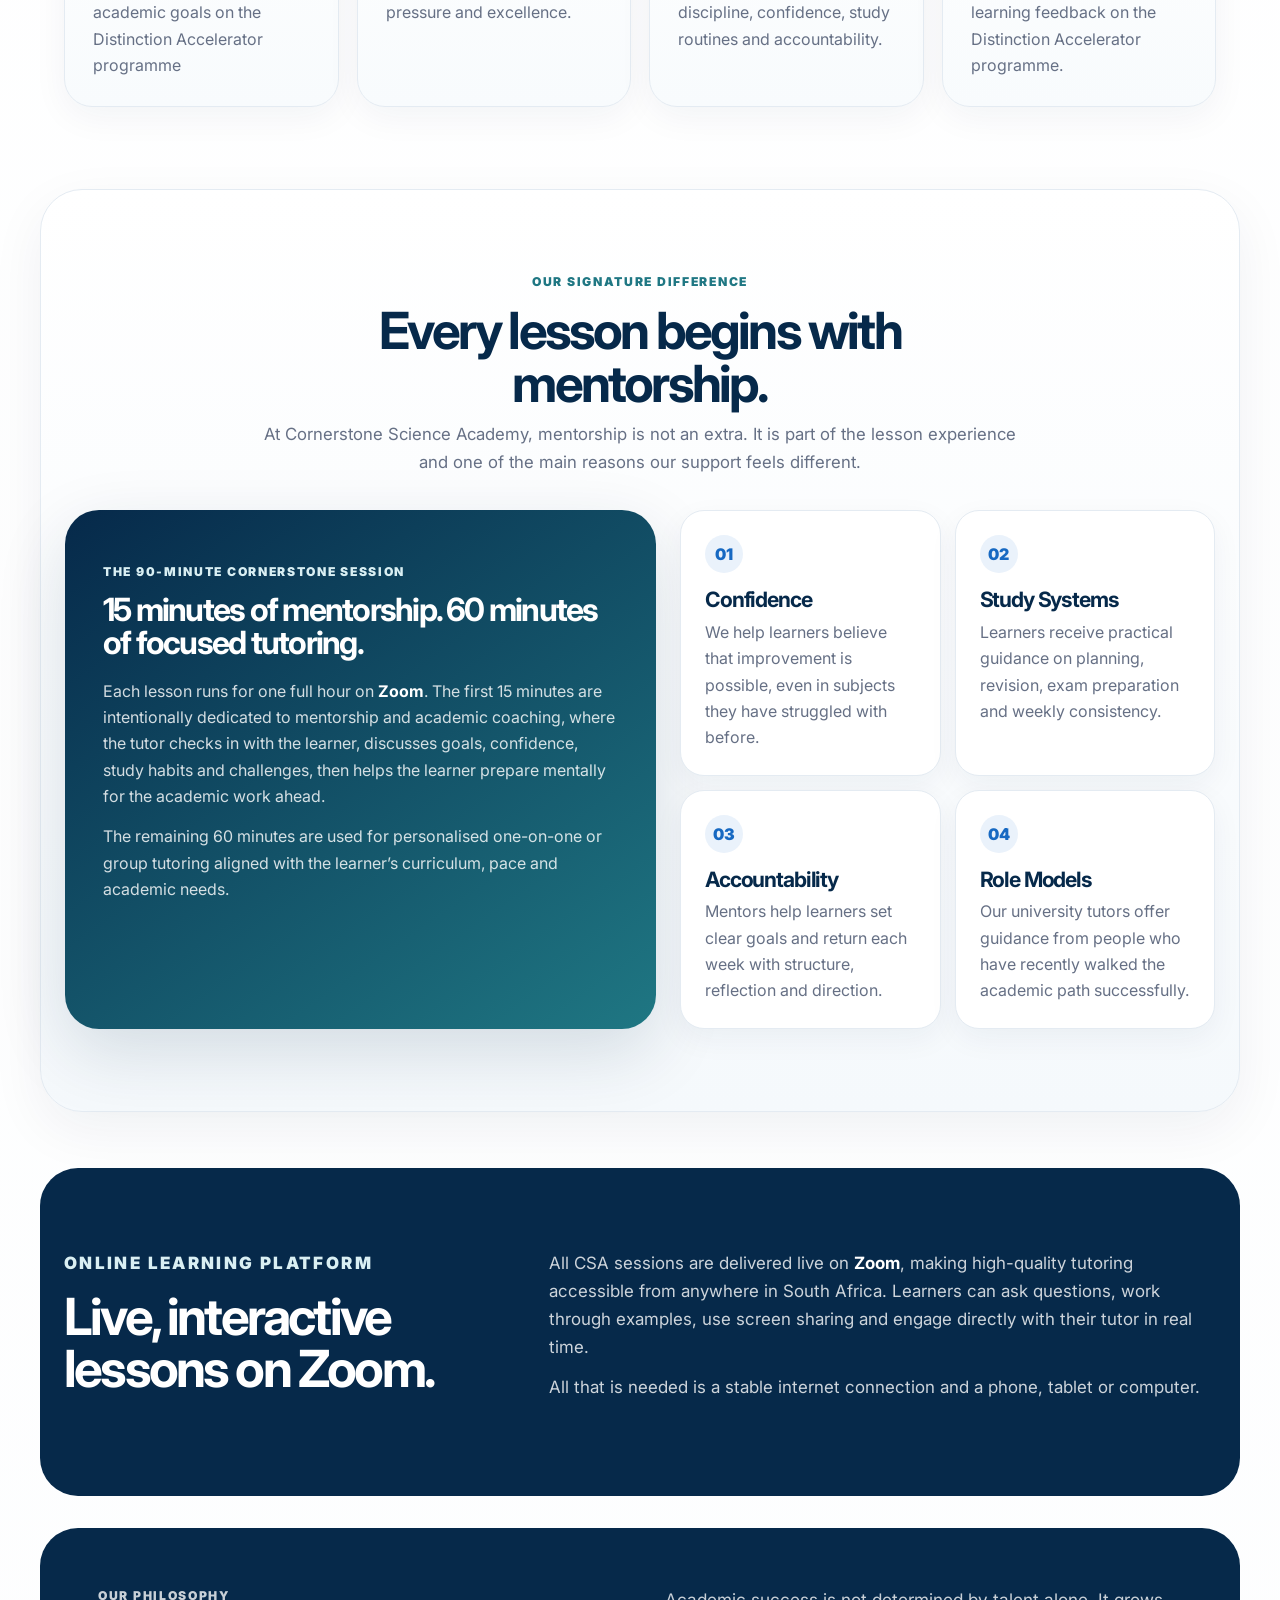
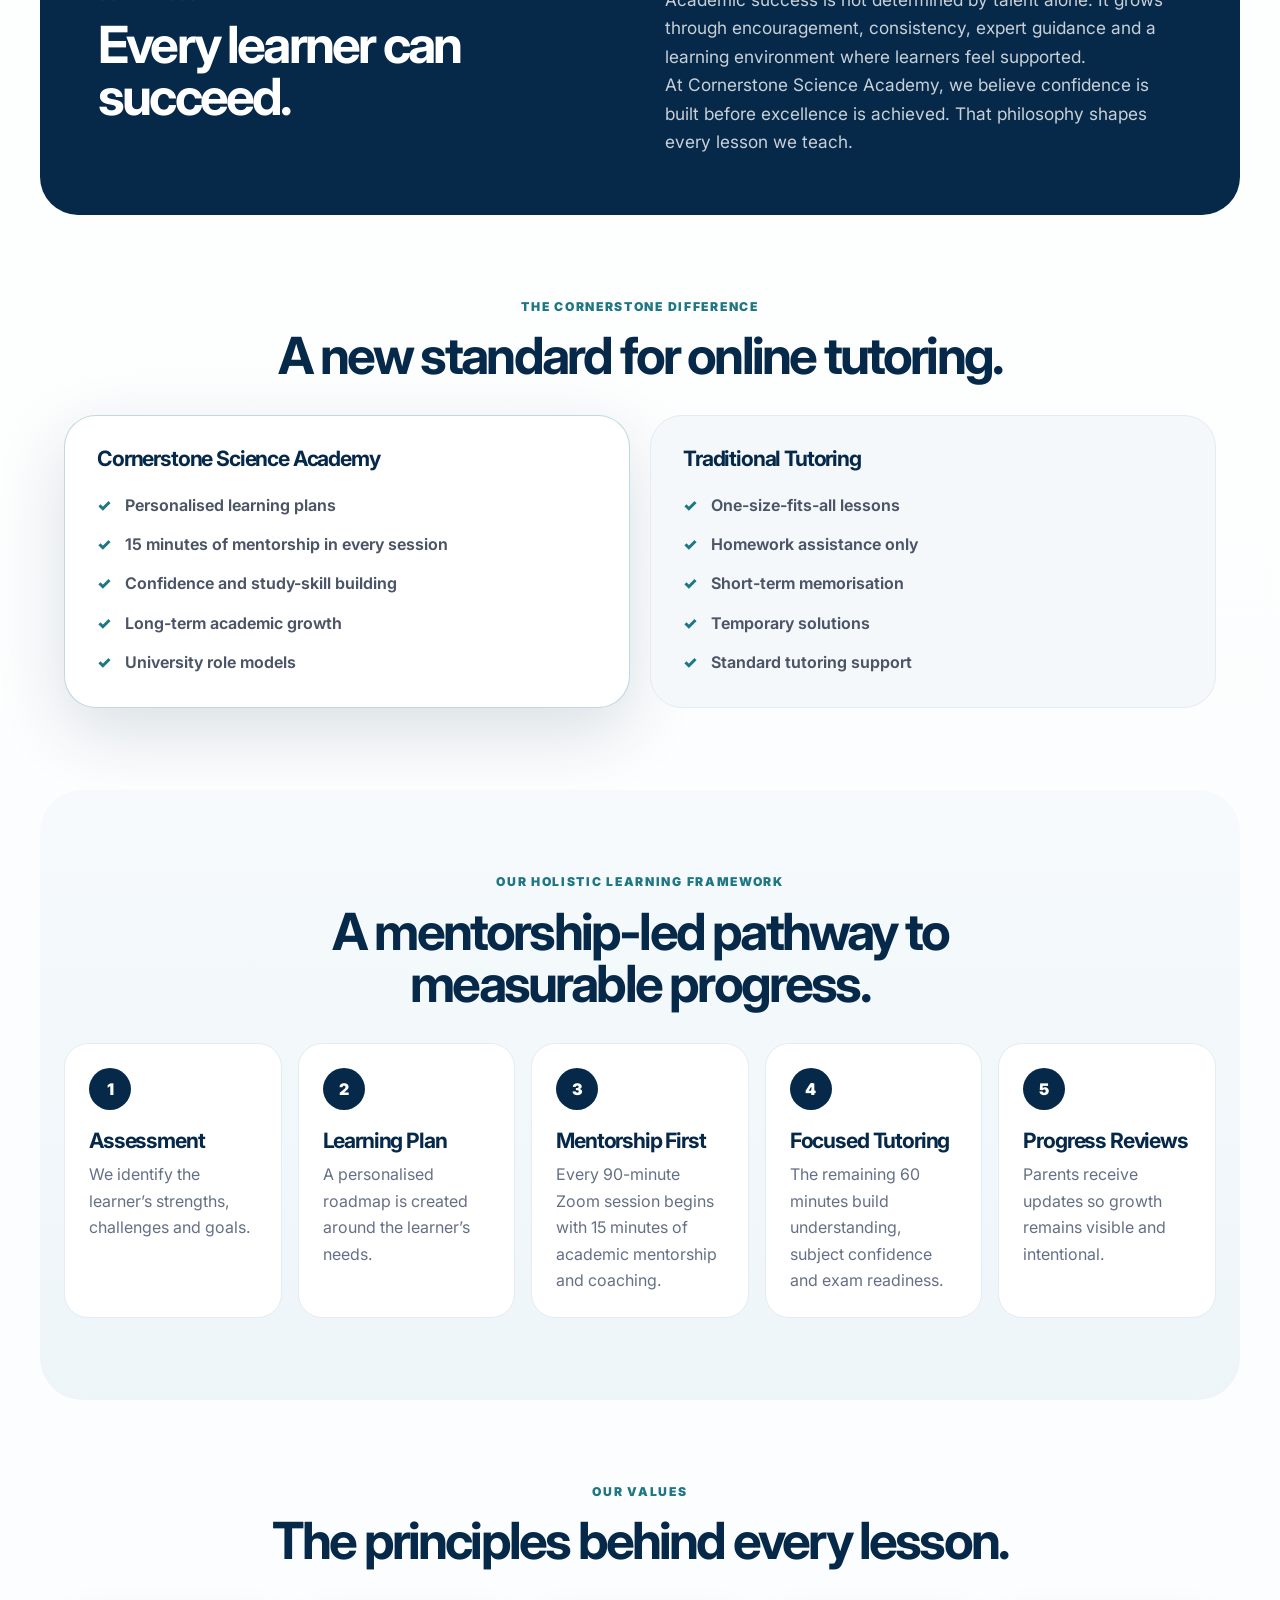
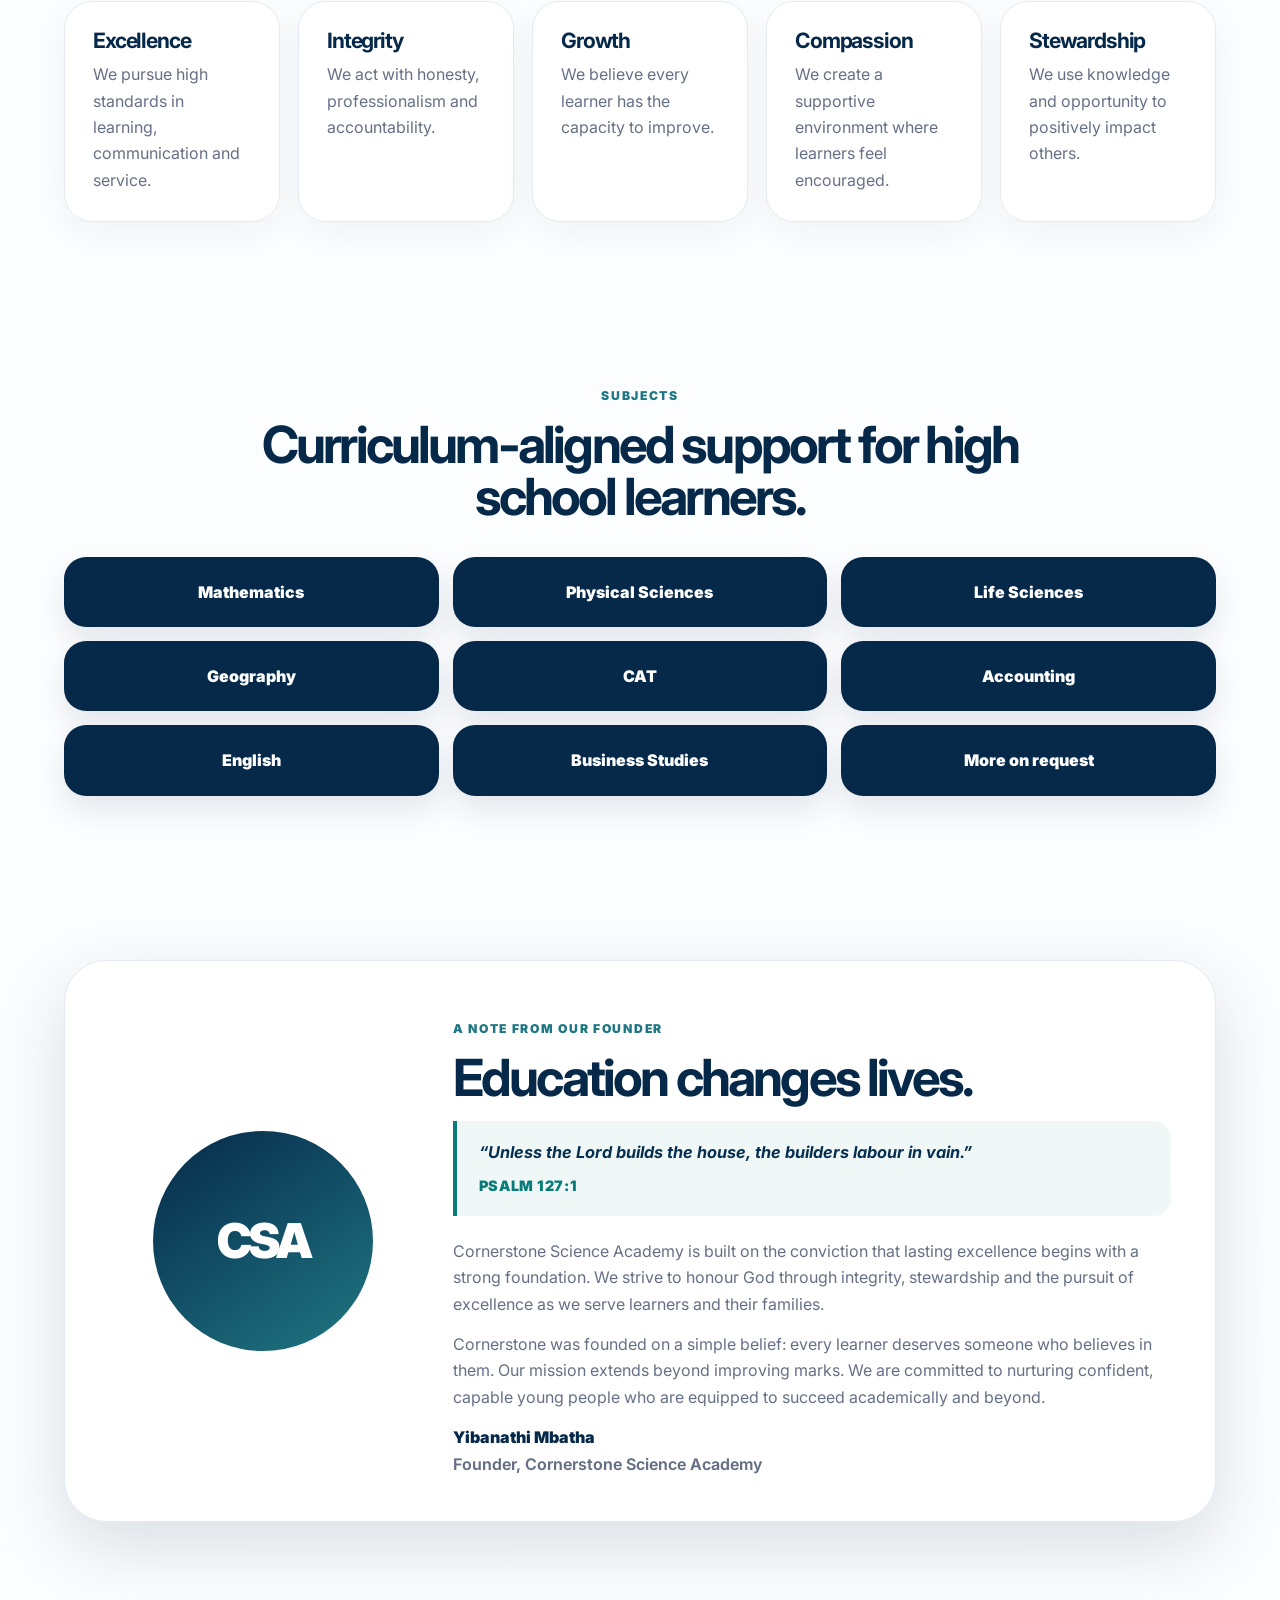
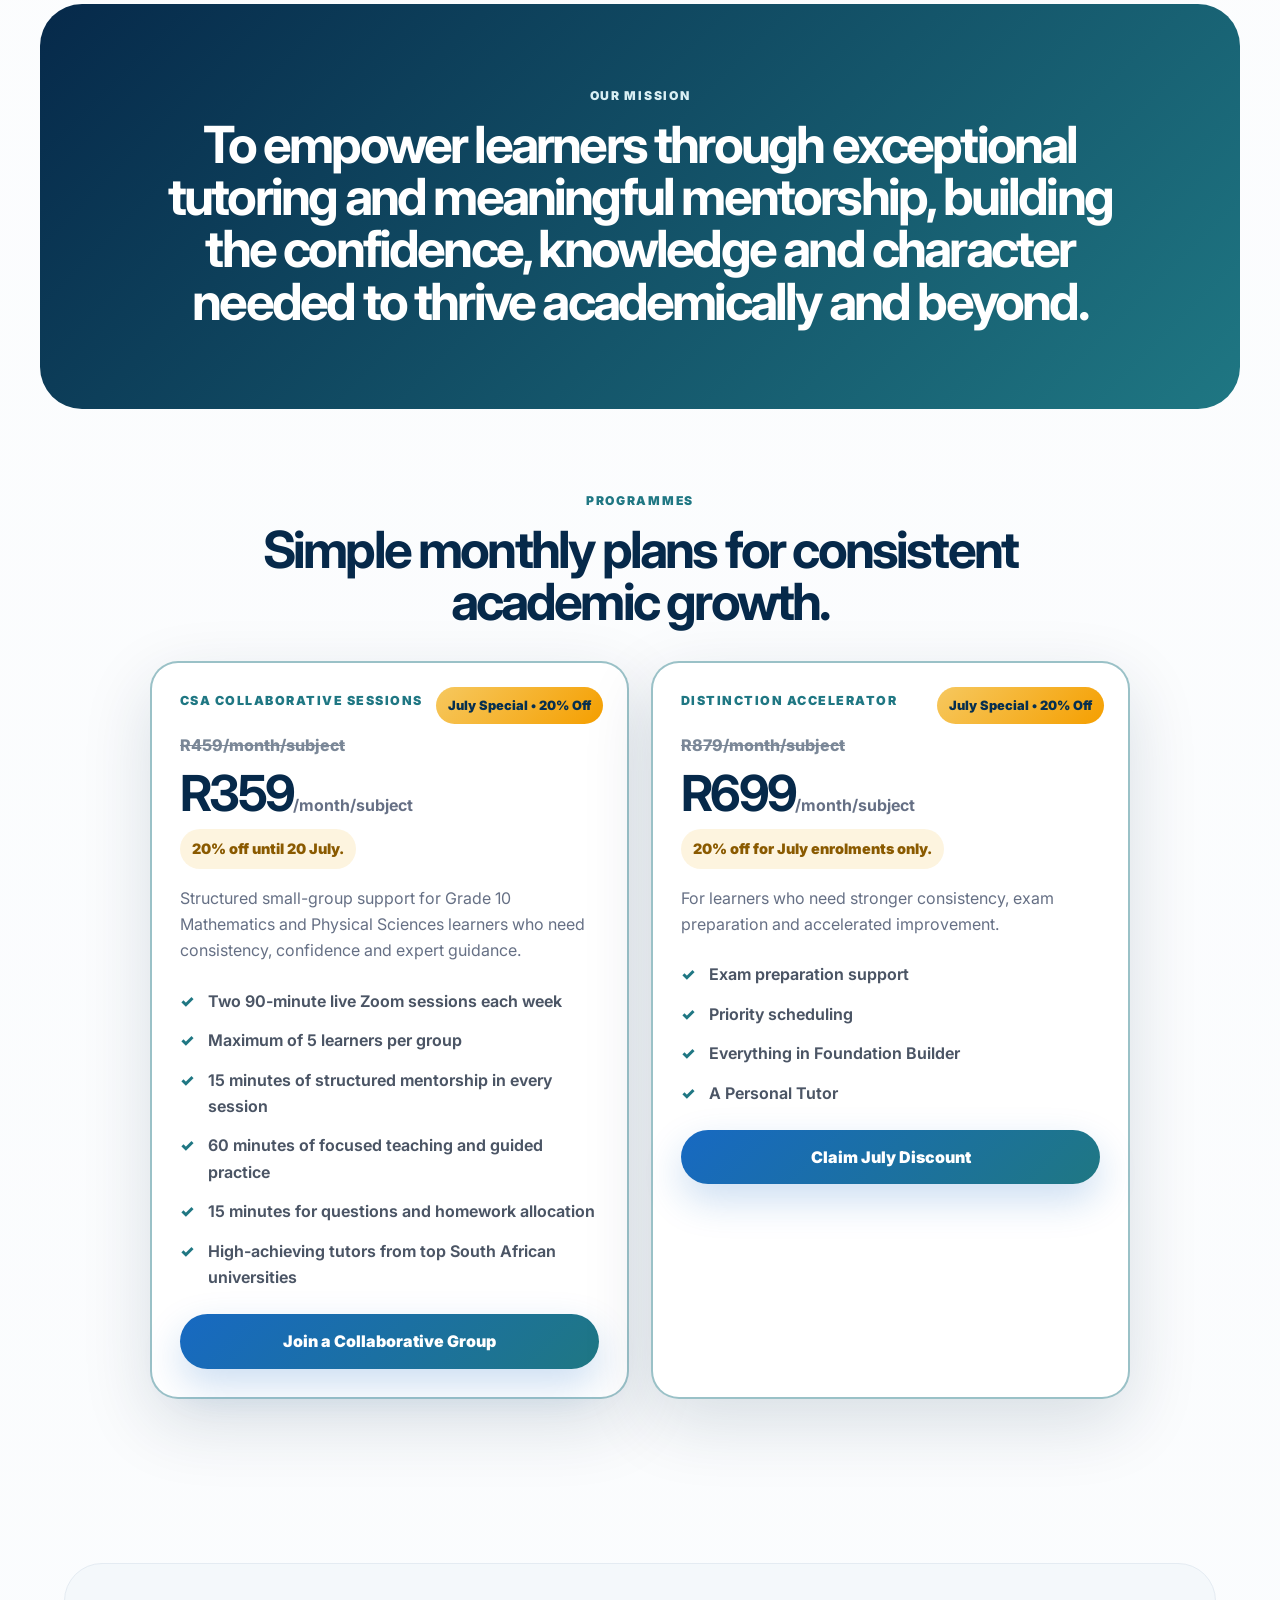
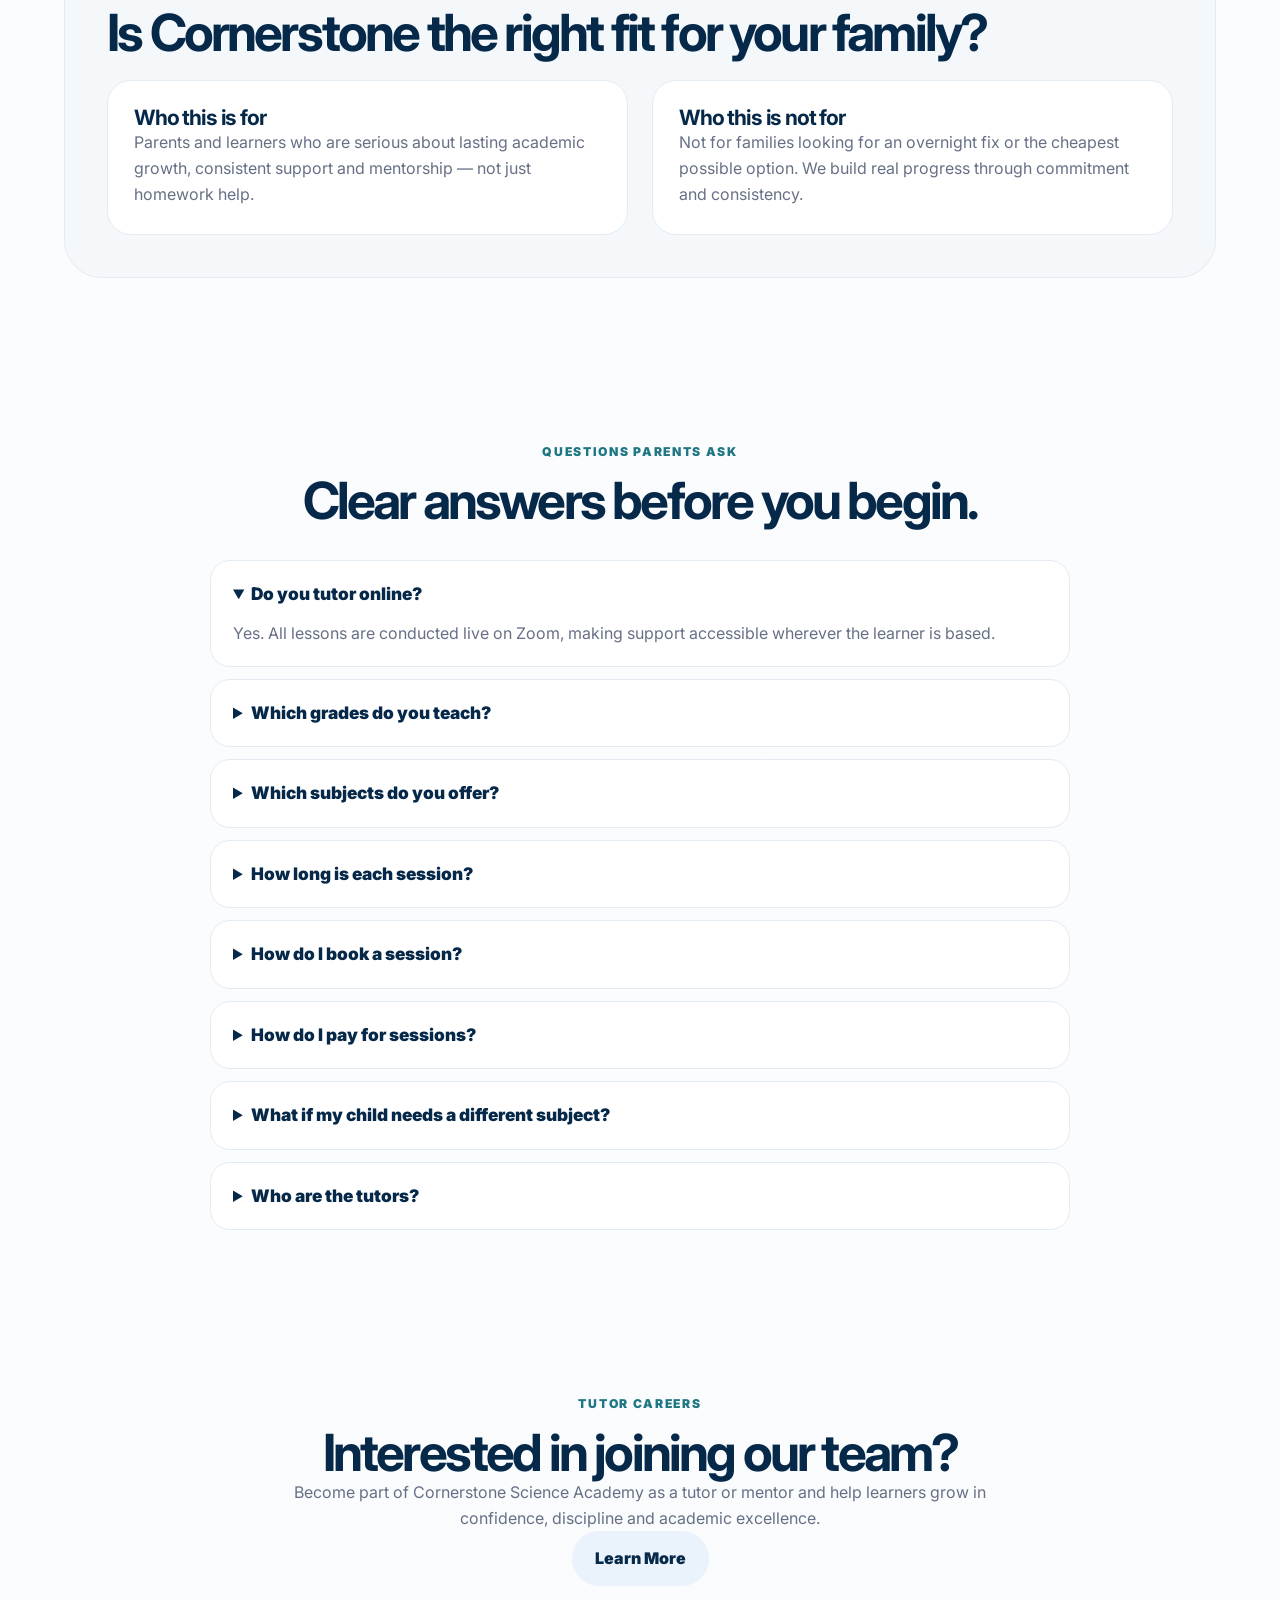
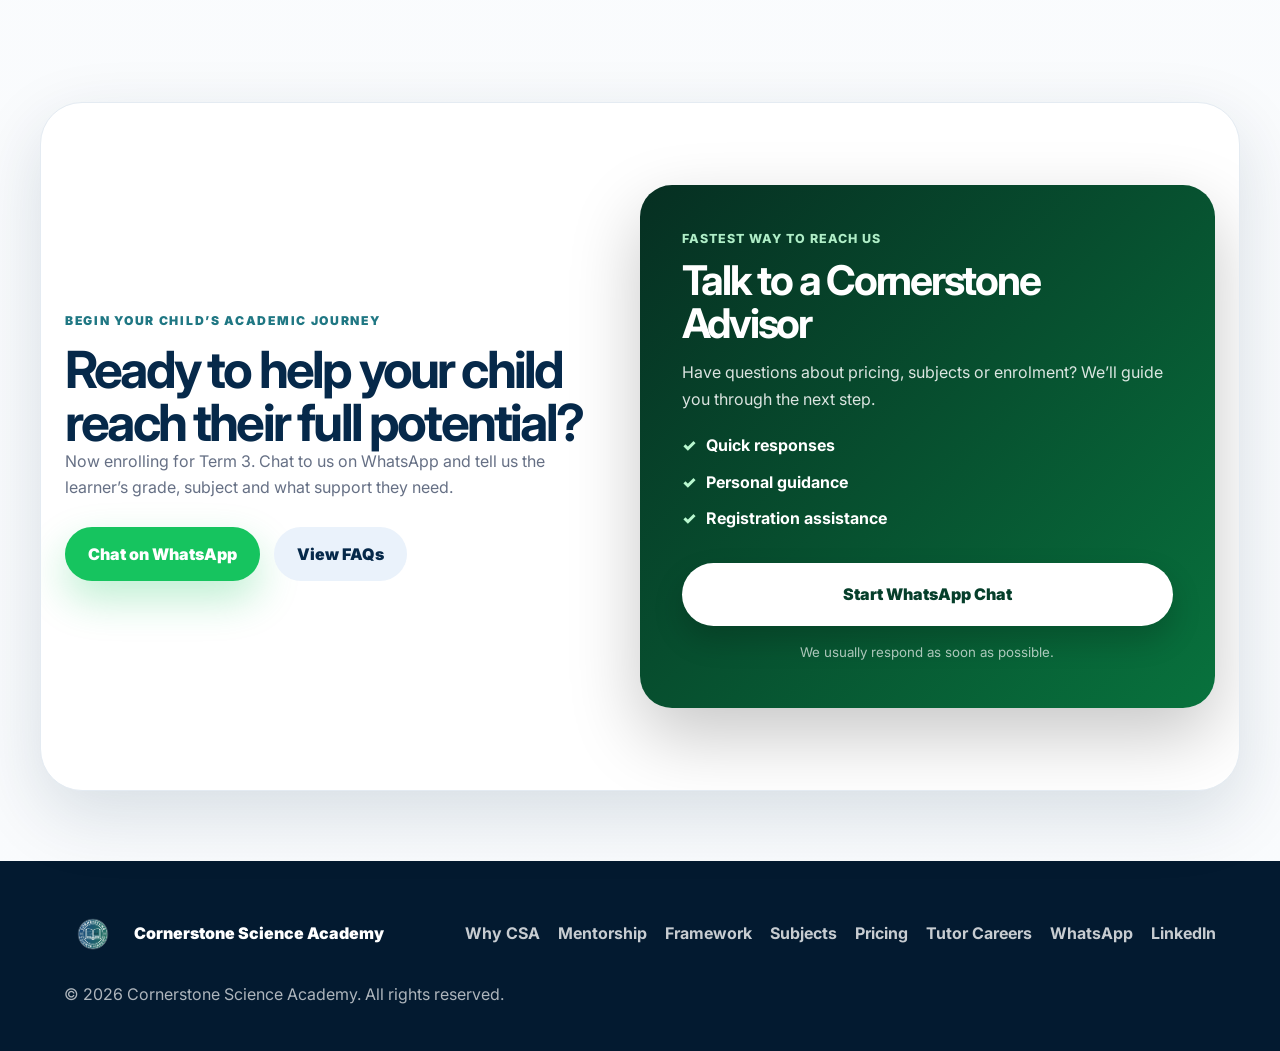
==== commit e55b5330: "Add CSA Collaborative Sessions and redesign programme offerings" ====
--- a/index.html
+++ b/index.html
@@ -242,9 +242,9 @@
 
   <p class="plan-label">CSA Collaborative Sessions</p>
 
-  <p class="old-price">R349/month/subject</p>
-
-  <h3>R279<span>/month/subject</span></h3>
+  <p class="old-price">R459/month/subject</p>
+
+  <h3>R359<span>/month/subject</span></h3>
 
   <p class="discount-note">20% off until 20 July.</p>
 
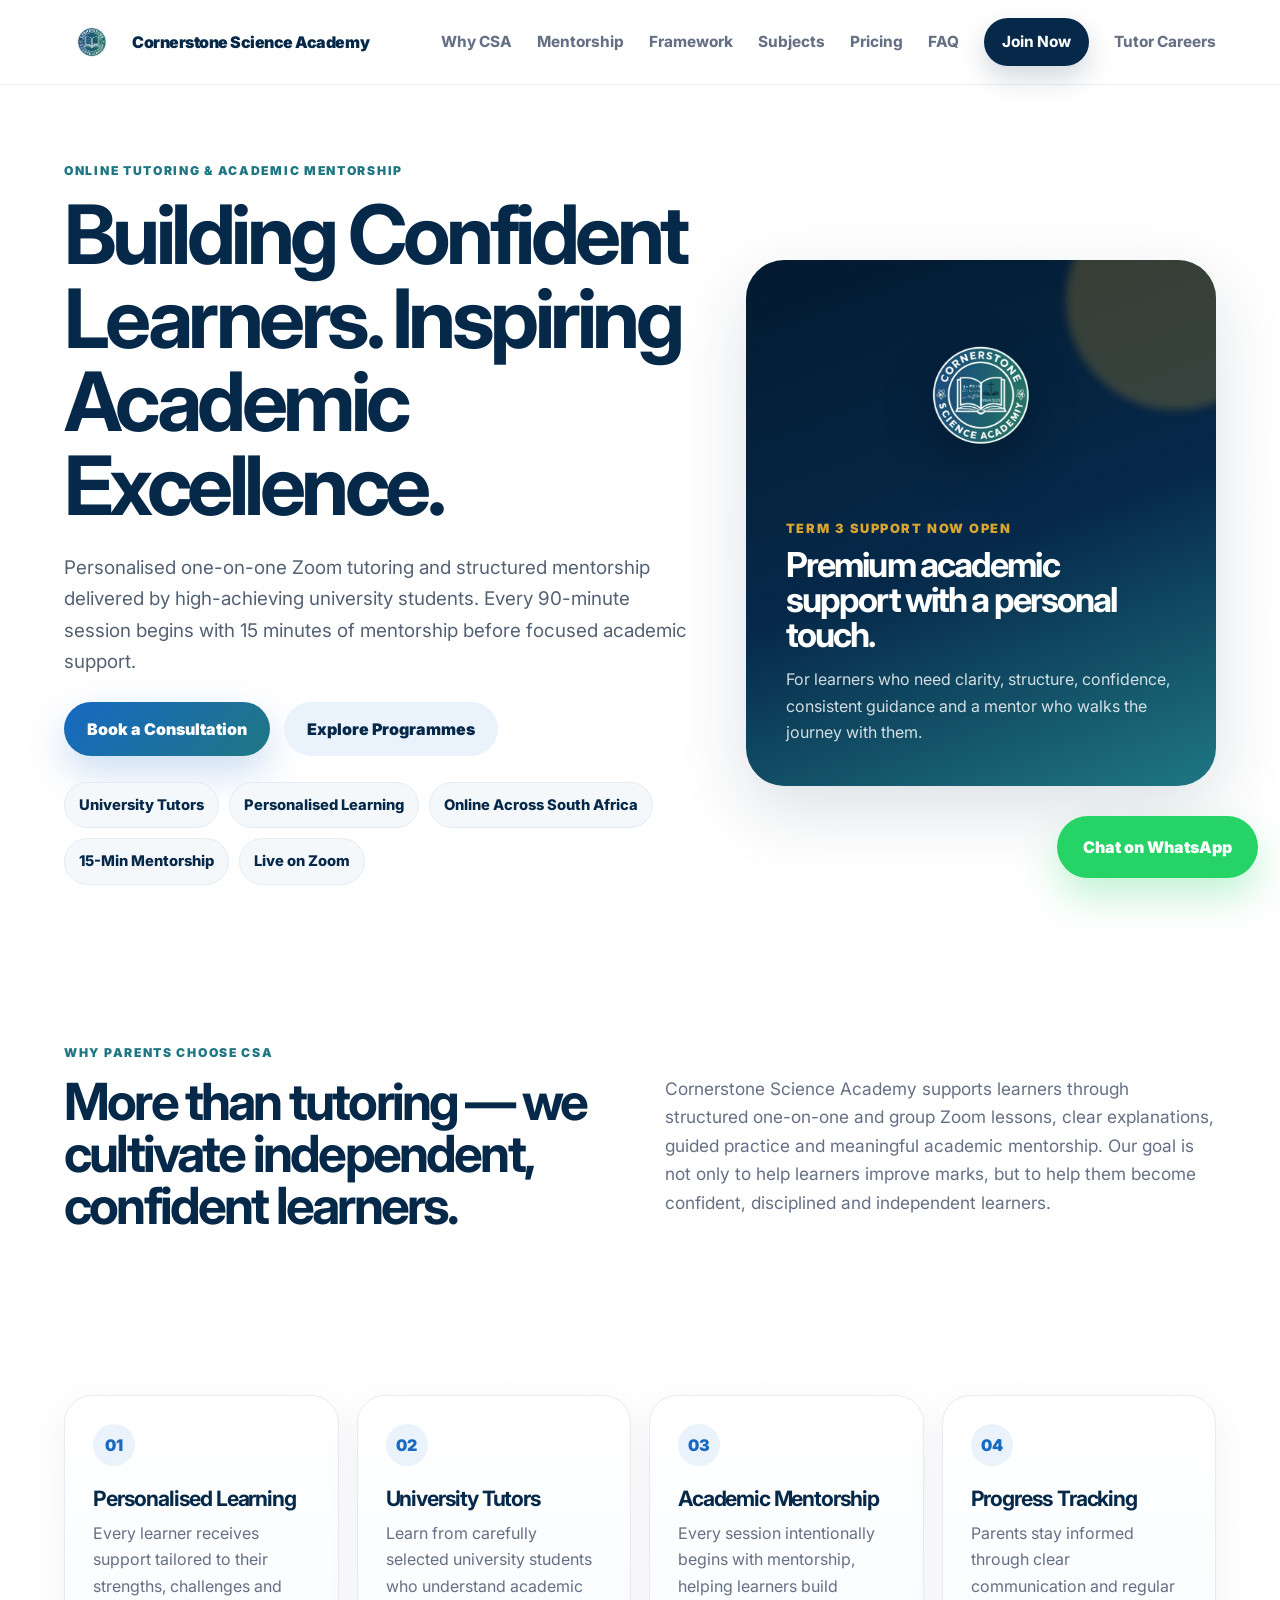
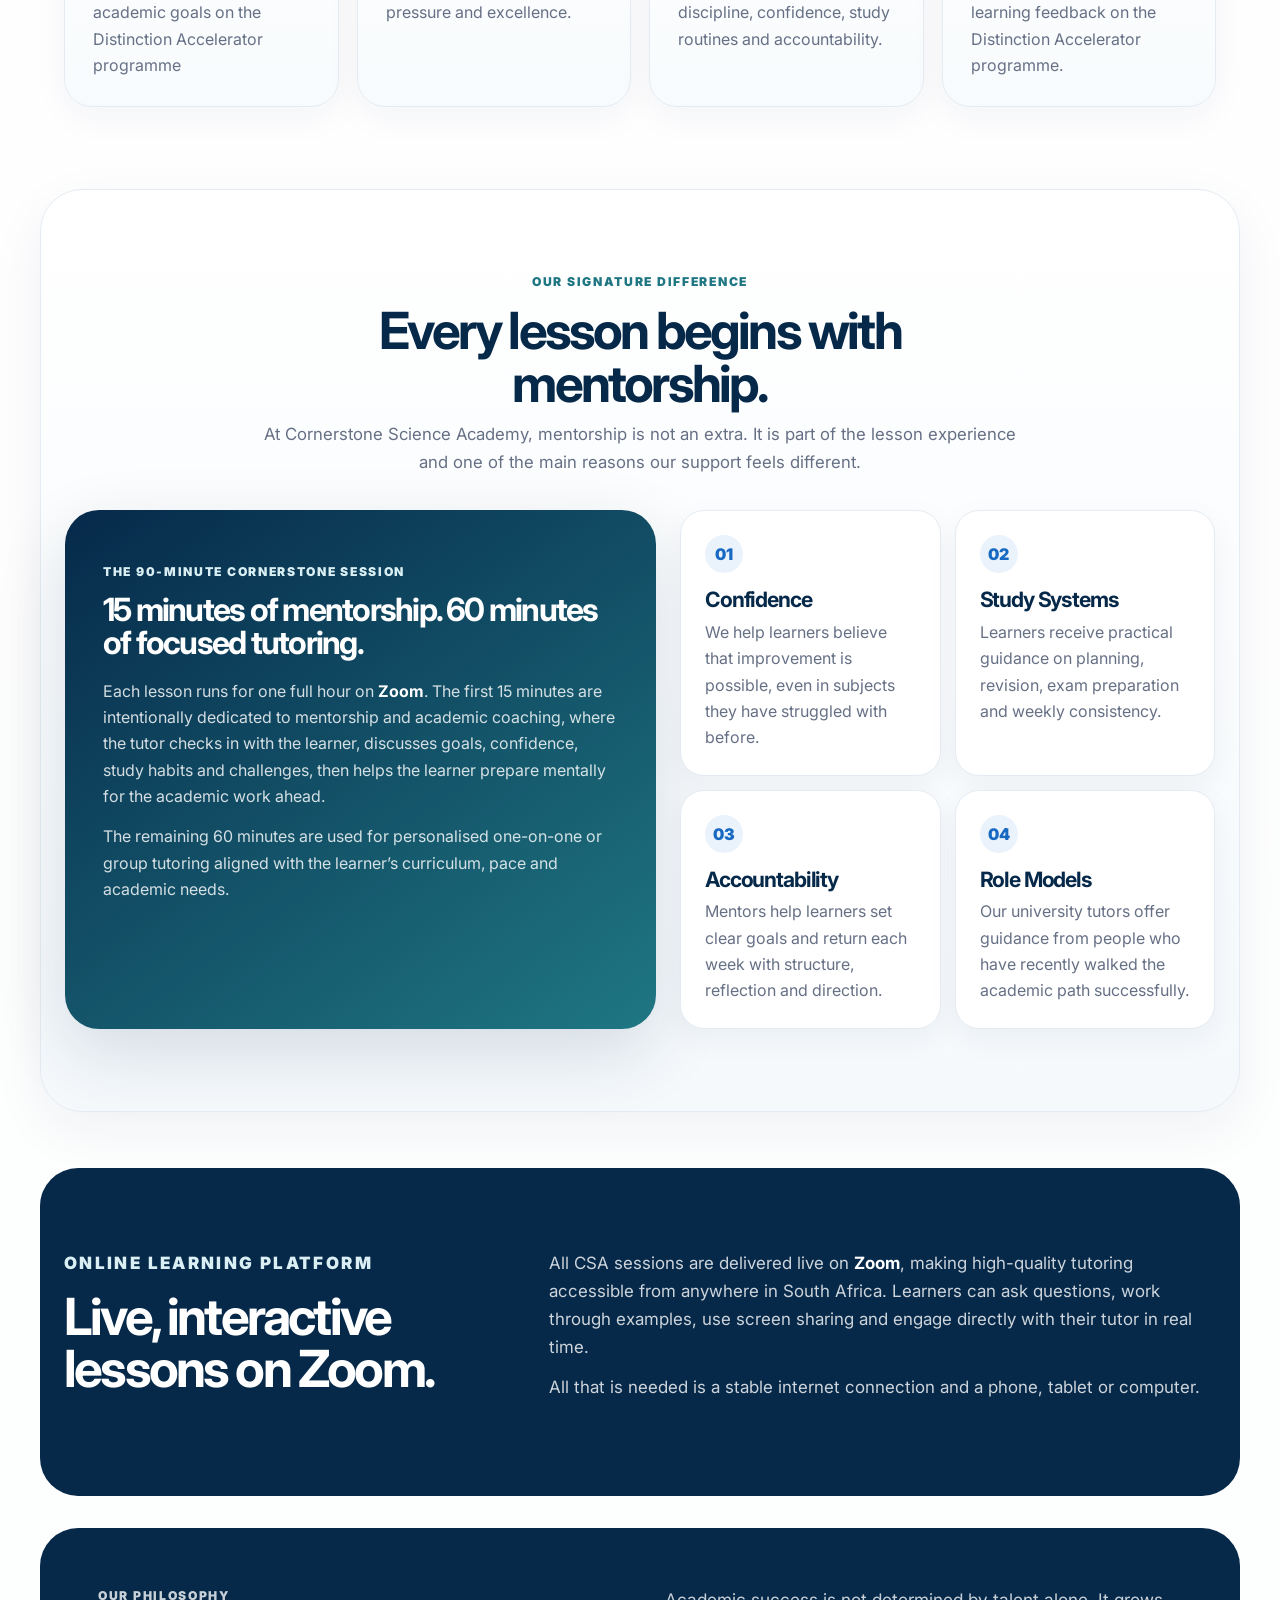
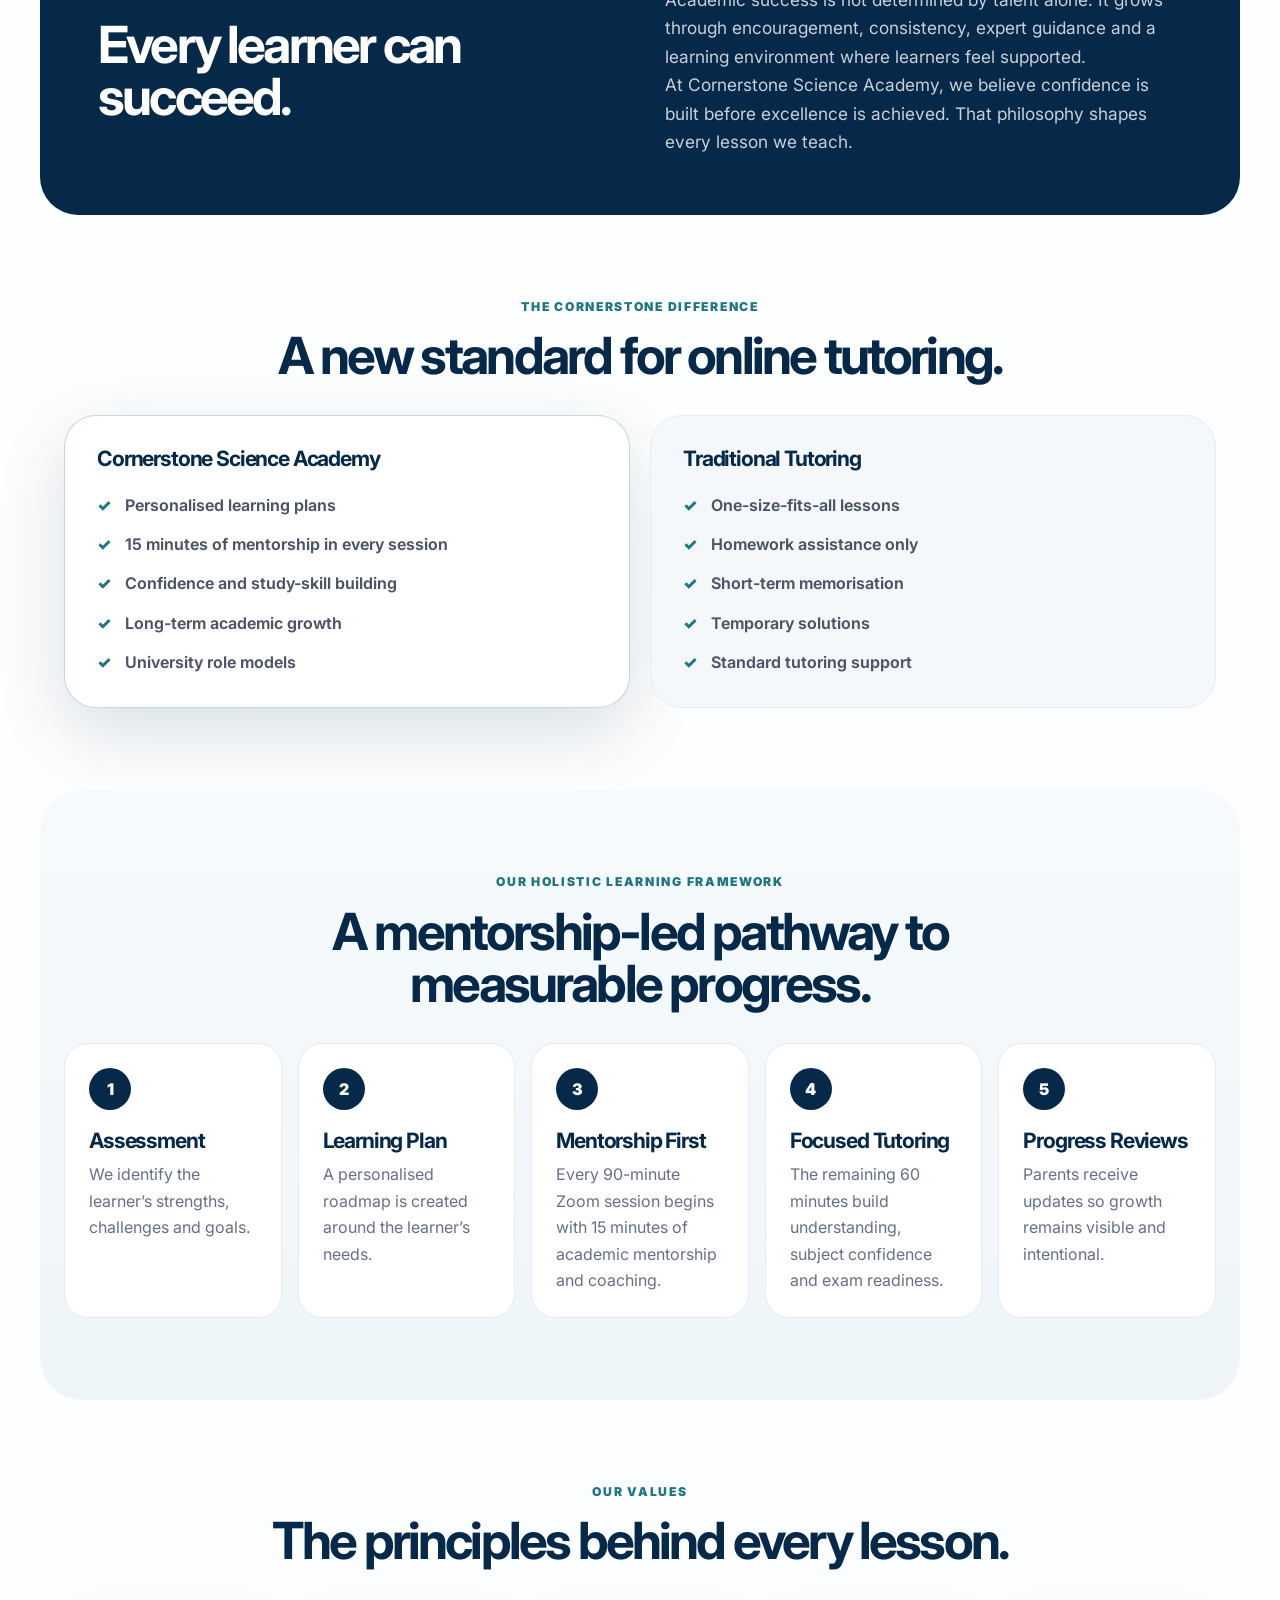
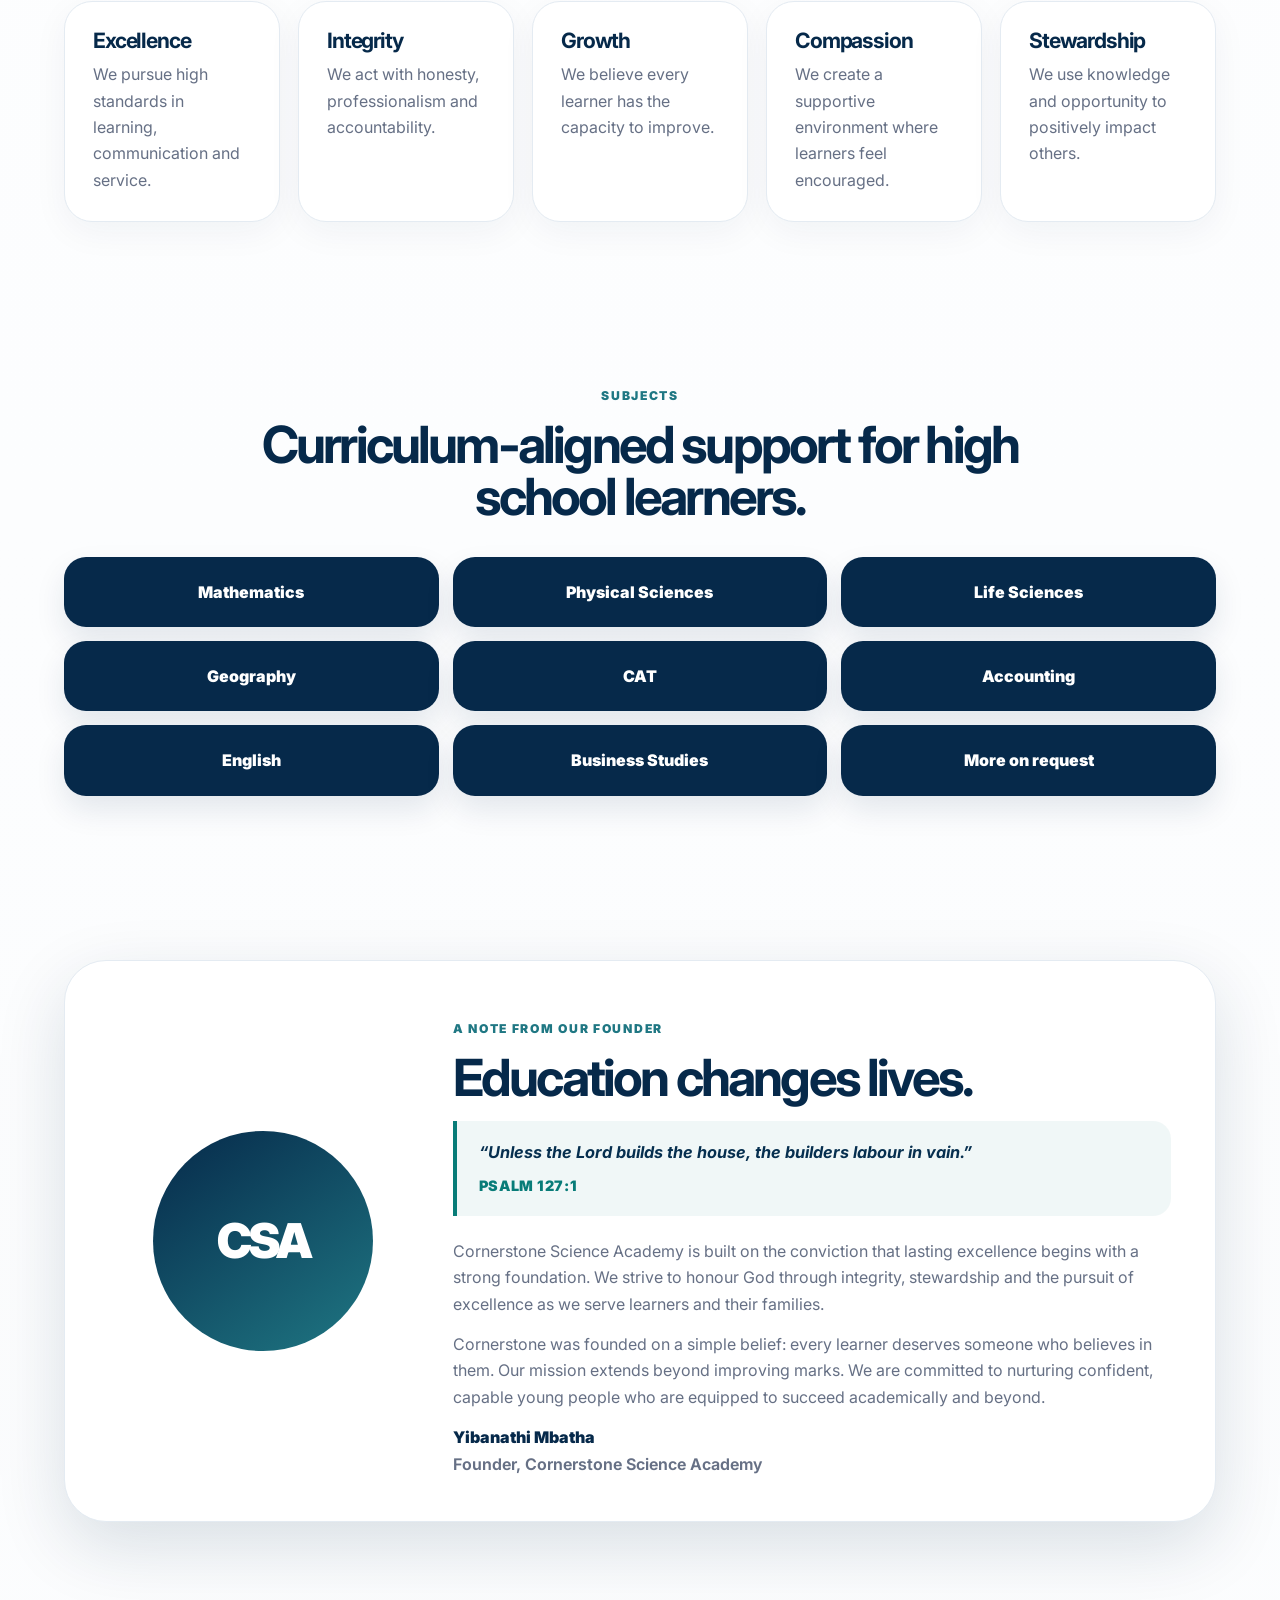
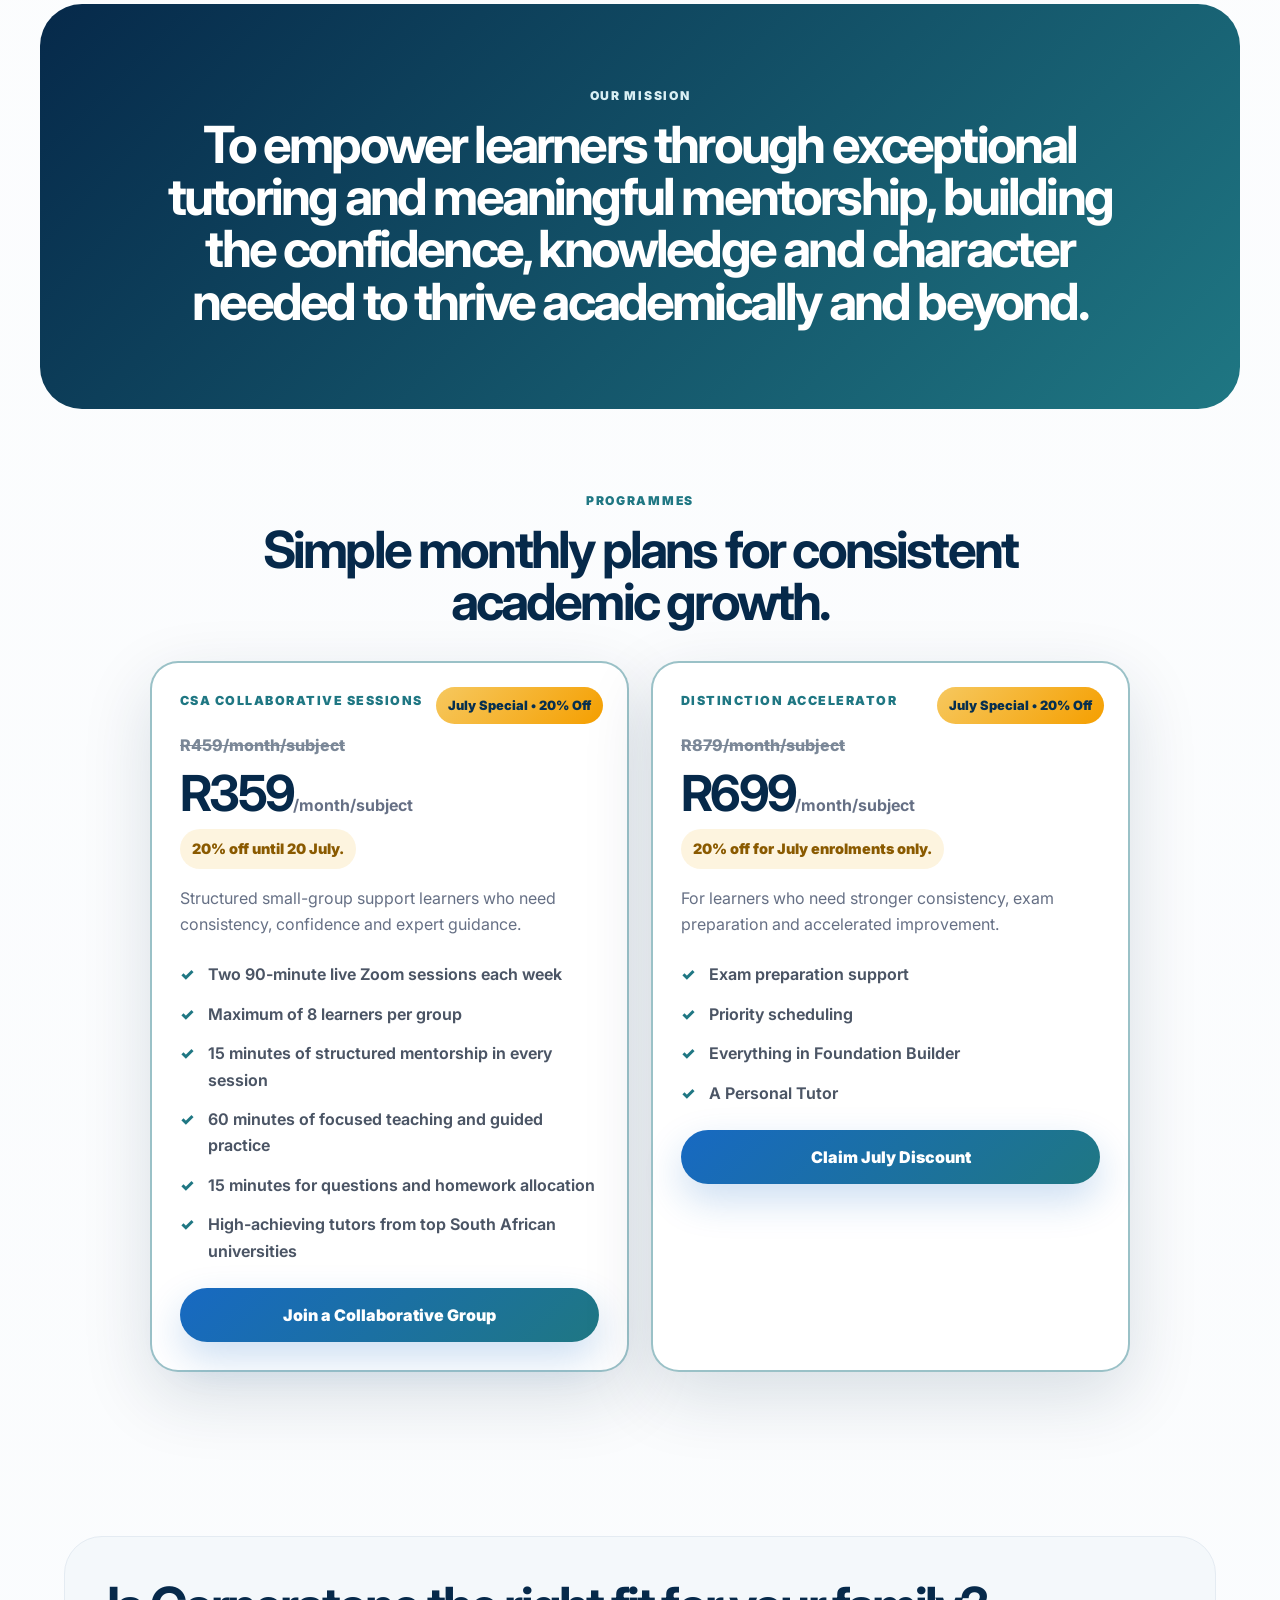
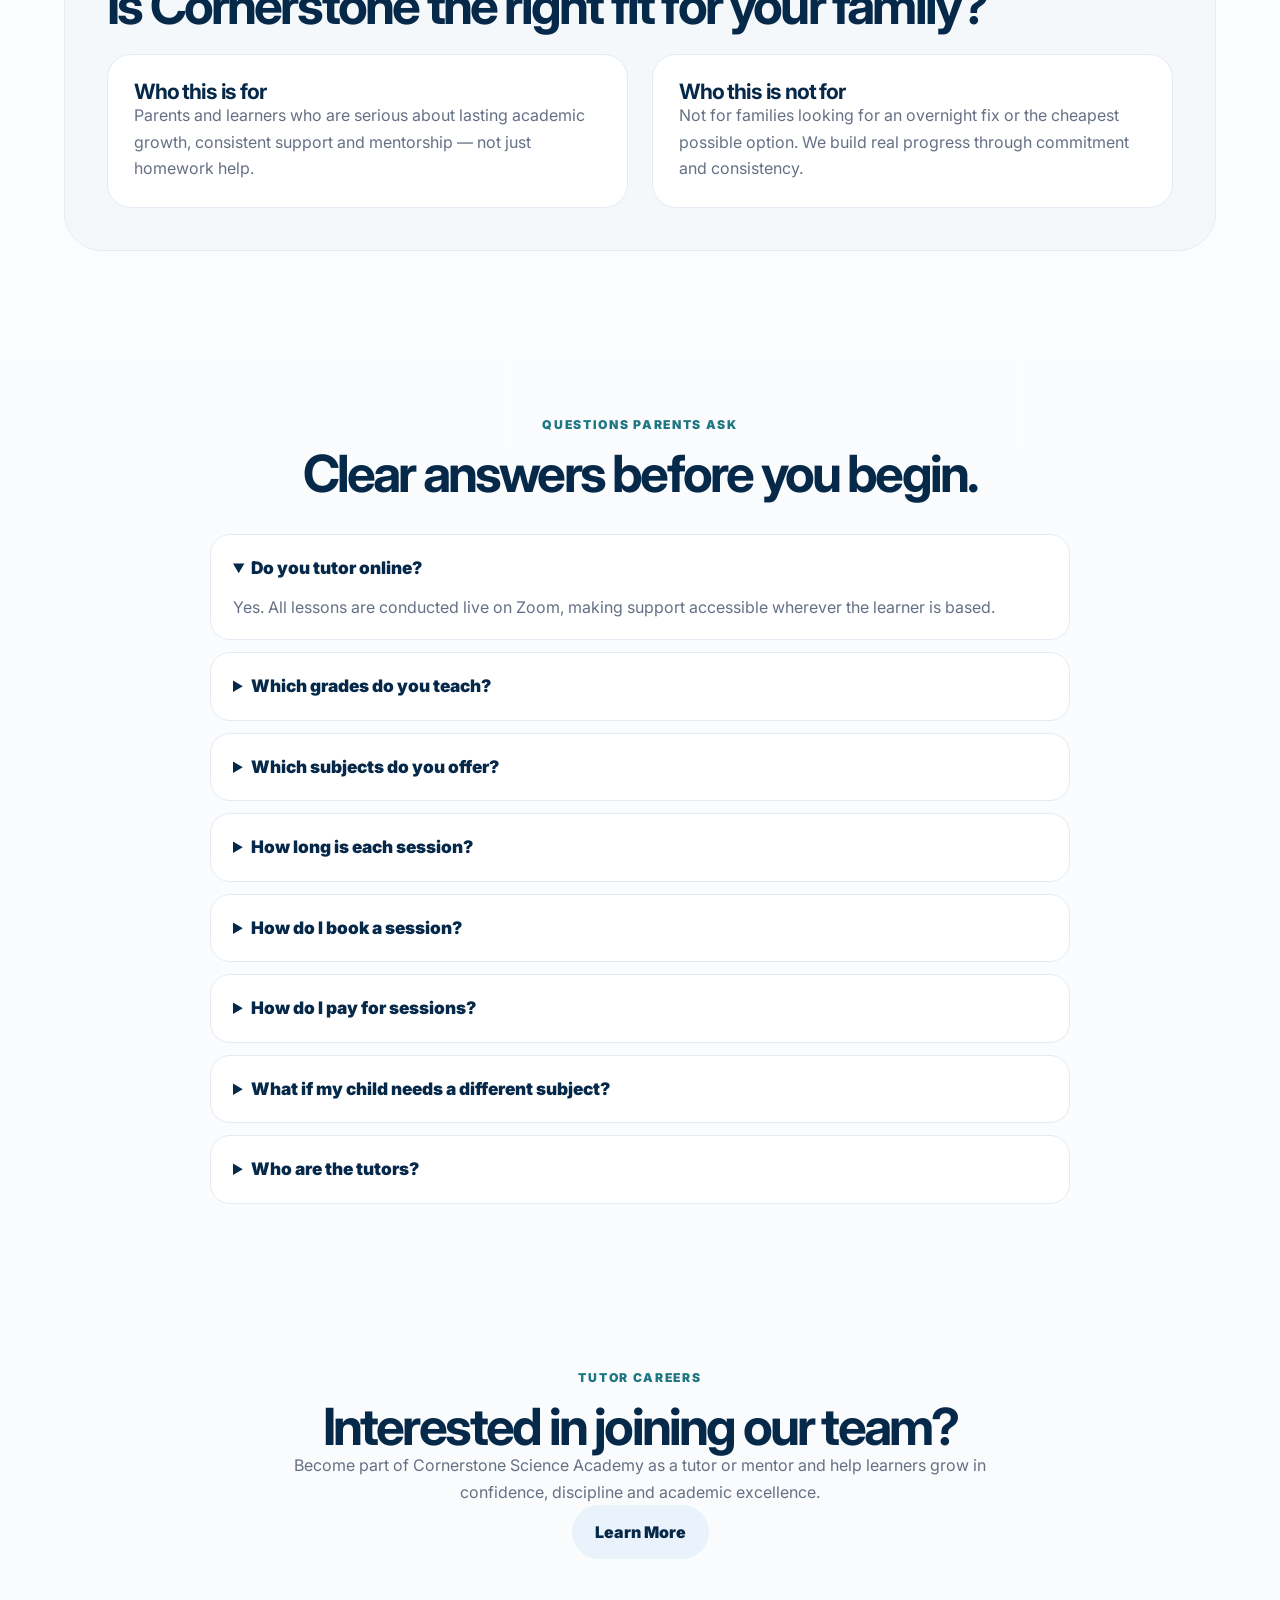
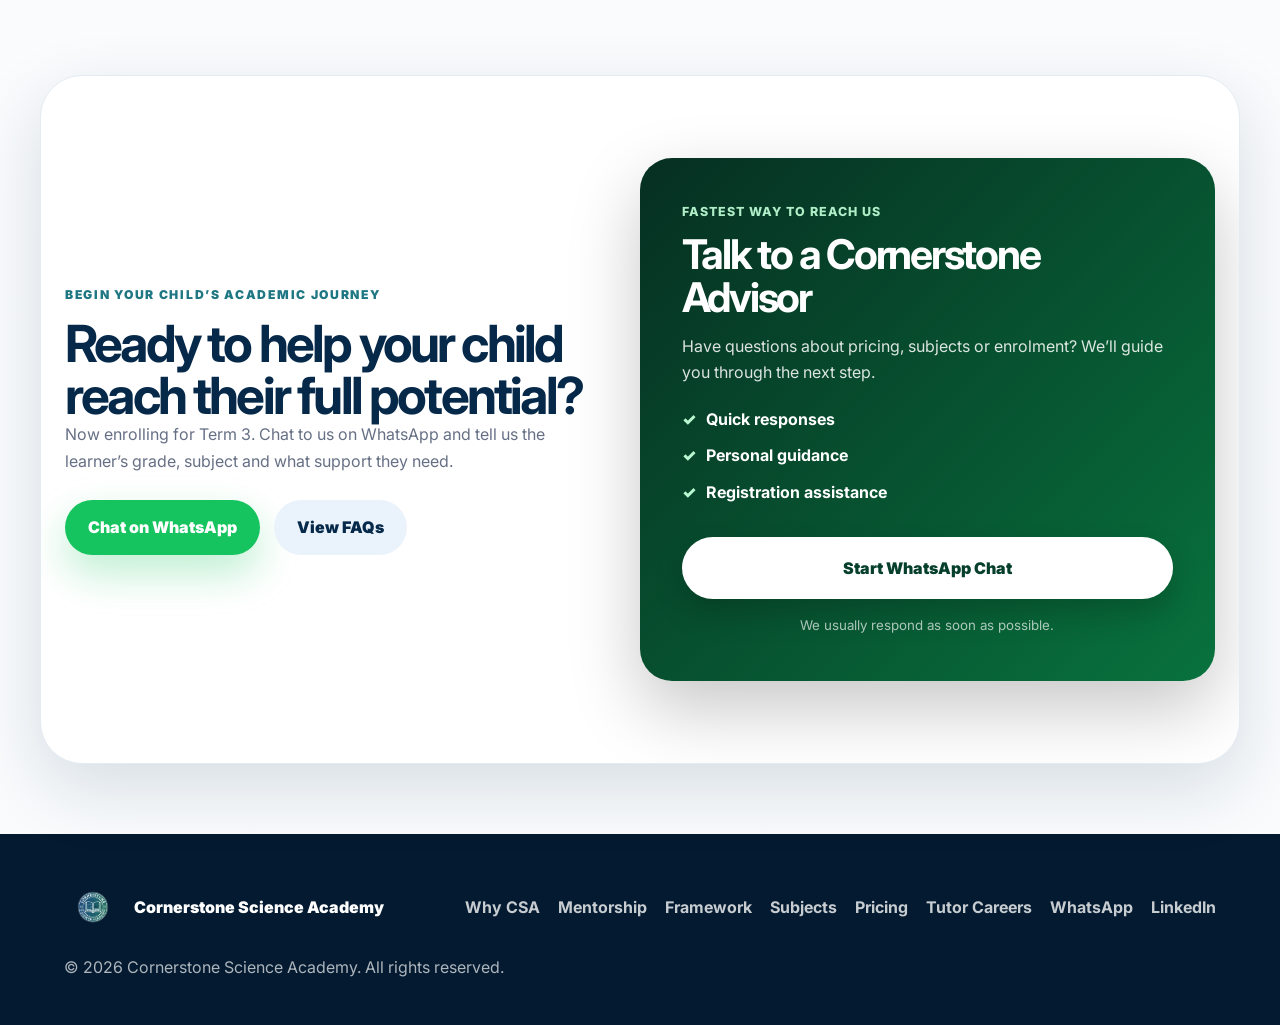
==== commit 59eb6e66: "Add CSA Collaborative Sessions and redesign programme offerings" ====
--- a/index.html
+++ b/index.html
@@ -249,13 +249,13 @@
   <p class="discount-note">20% off until 20 July.</p>
 
   <p>
-    Structured small-group support for Grade 10 Mathematics and Physical Sciences
-    learners who need consistency, confidence and expert guidance.
+    Structured small-group support learners 
+    who need consistency, confidence and expert guidance.
   </p>
 
   <ul>
     <li>Two 90-minute live Zoom sessions each week</li>
-    <li>Maximum of 5 learners per group</li>
+    <li>Maximum of 8 learners per group</li>
     <li>15 minutes of structured mentorship in every session</li>
     <li>60 minutes of focused teaching and guided practice</li>
     <li>15 minutes for questions and homework allocation</li>
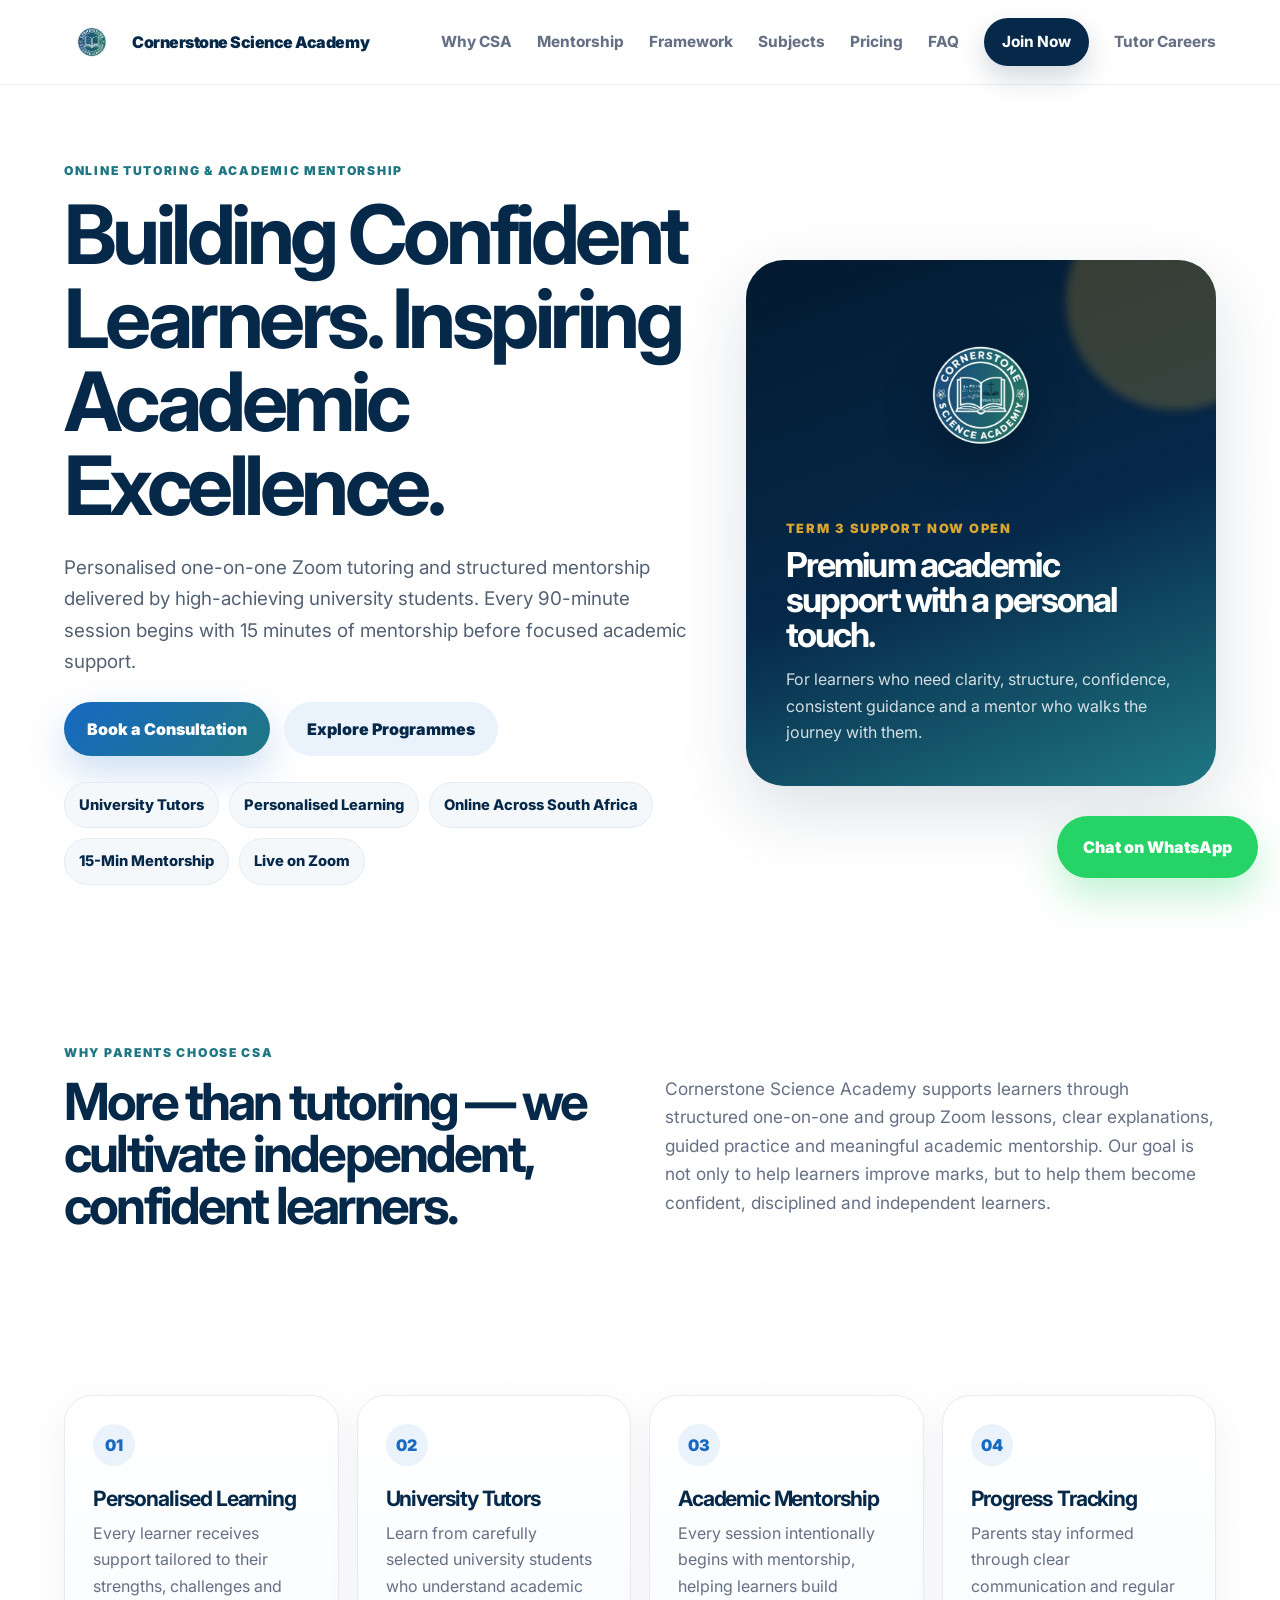
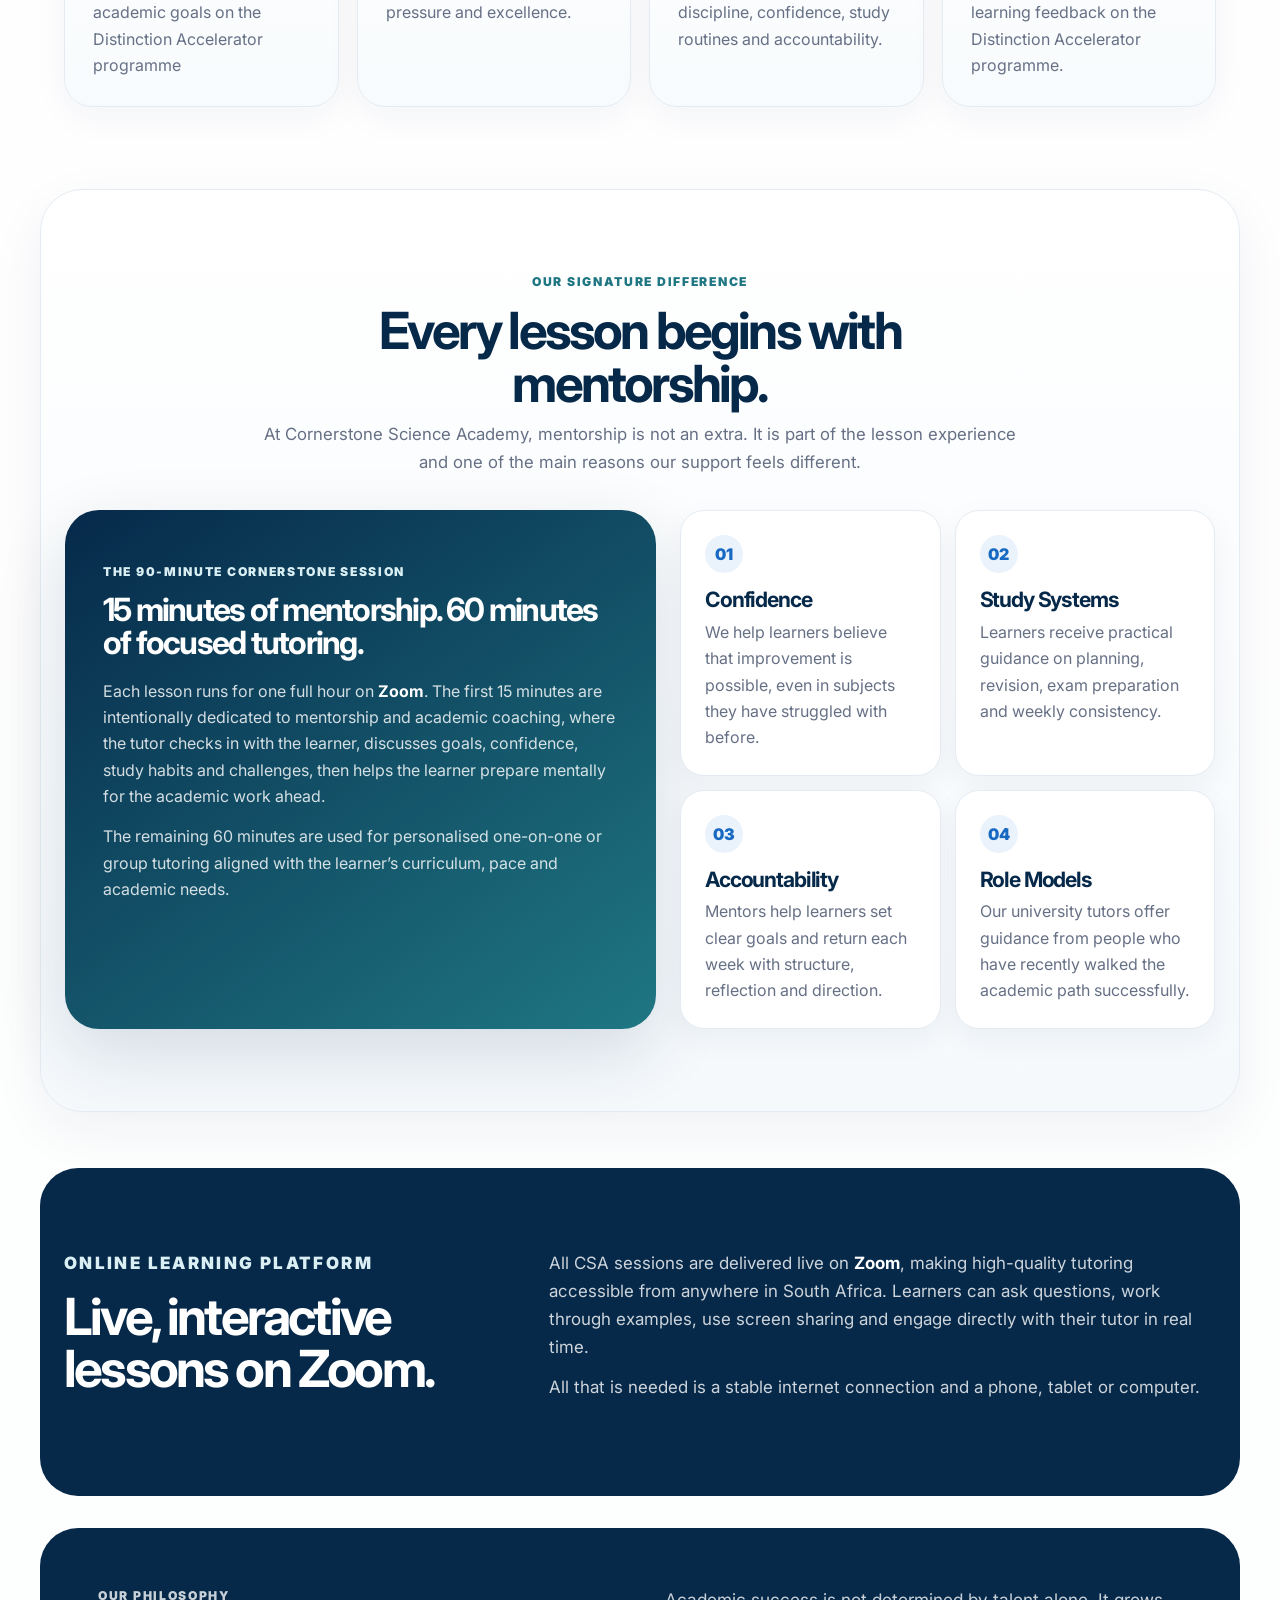
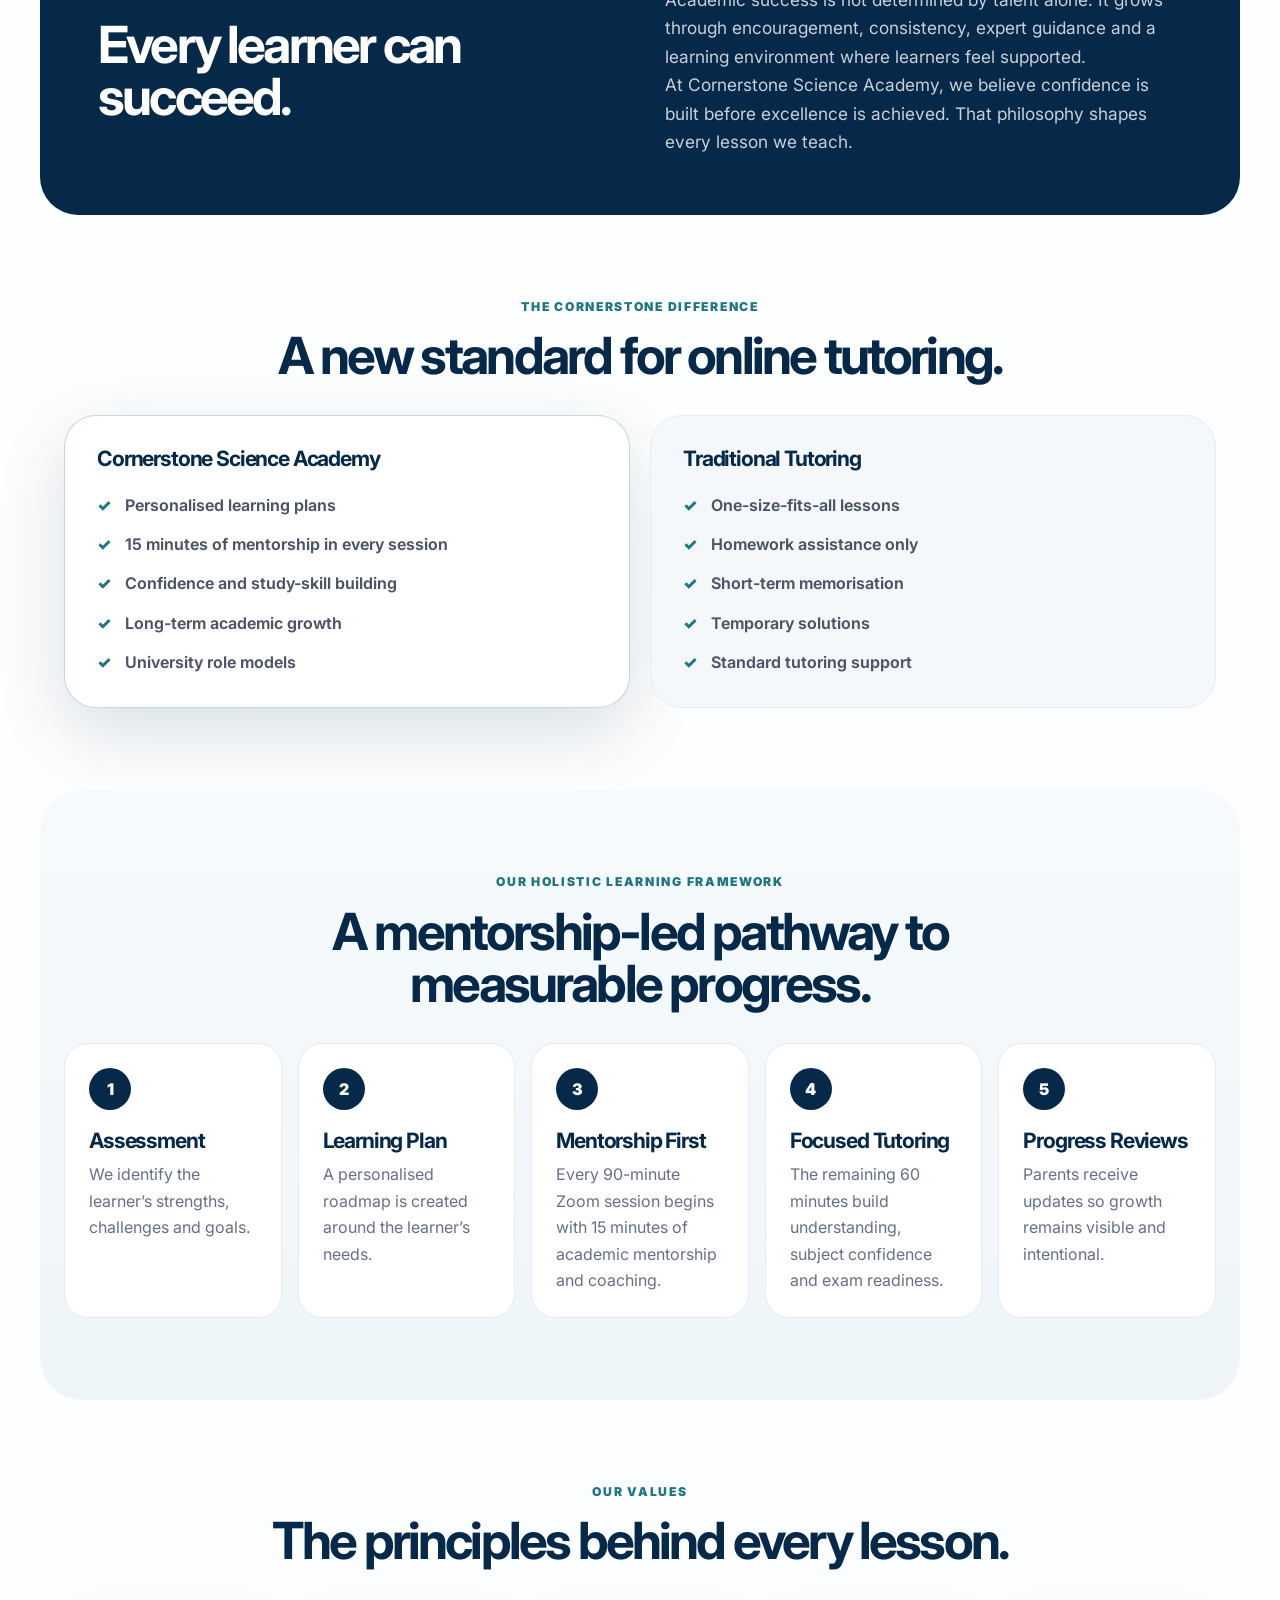
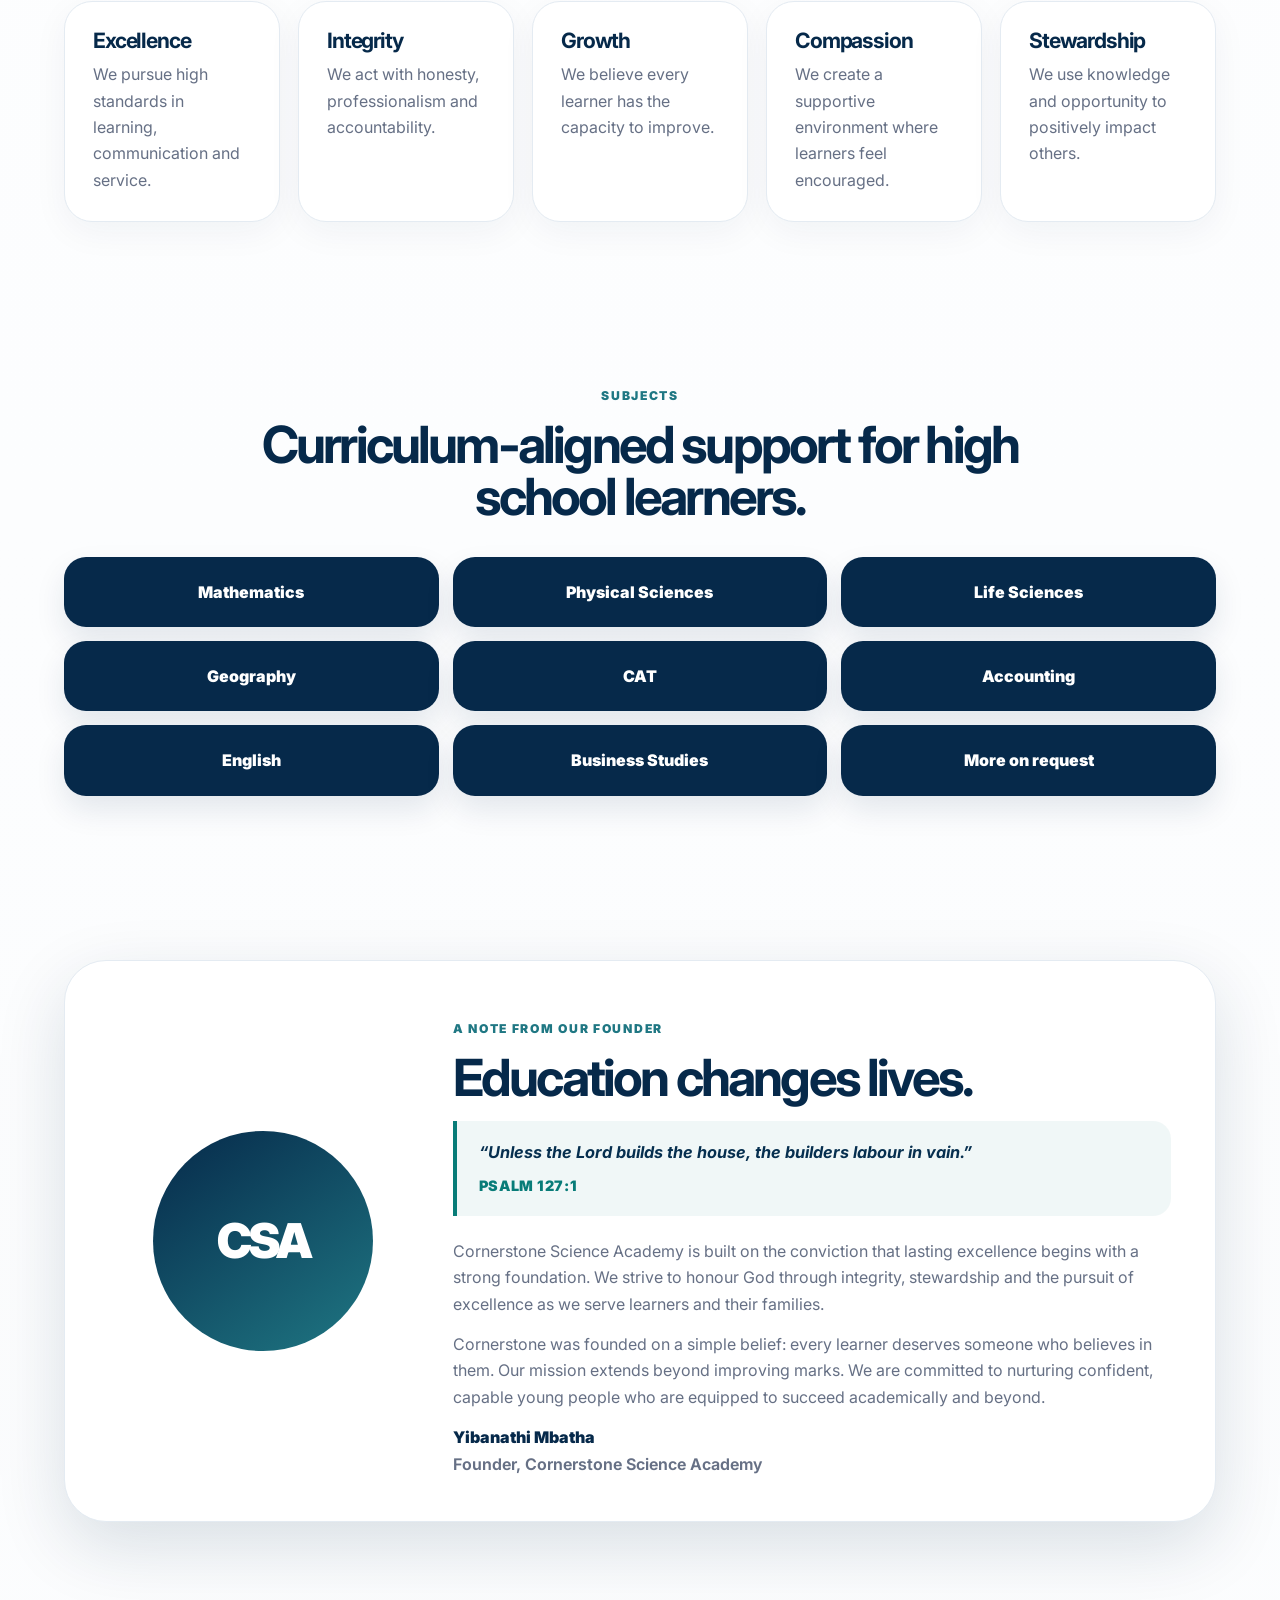
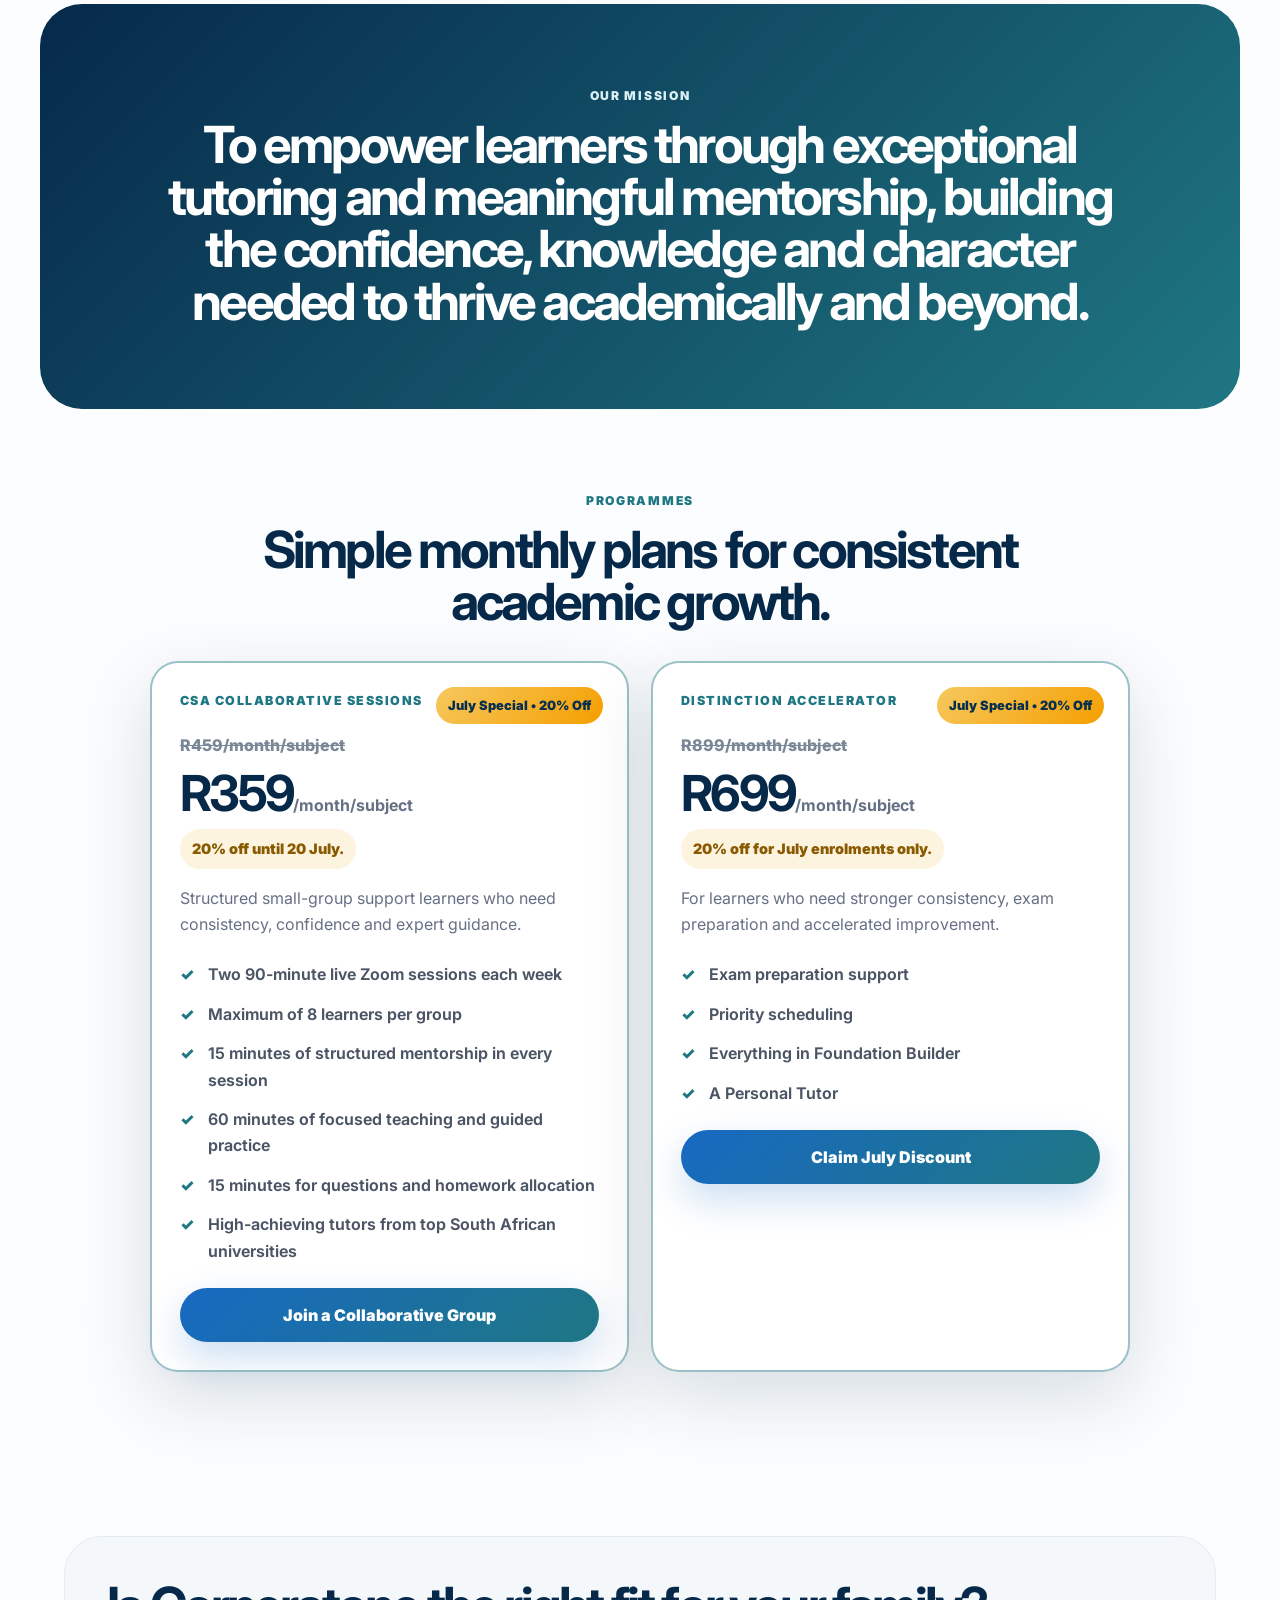
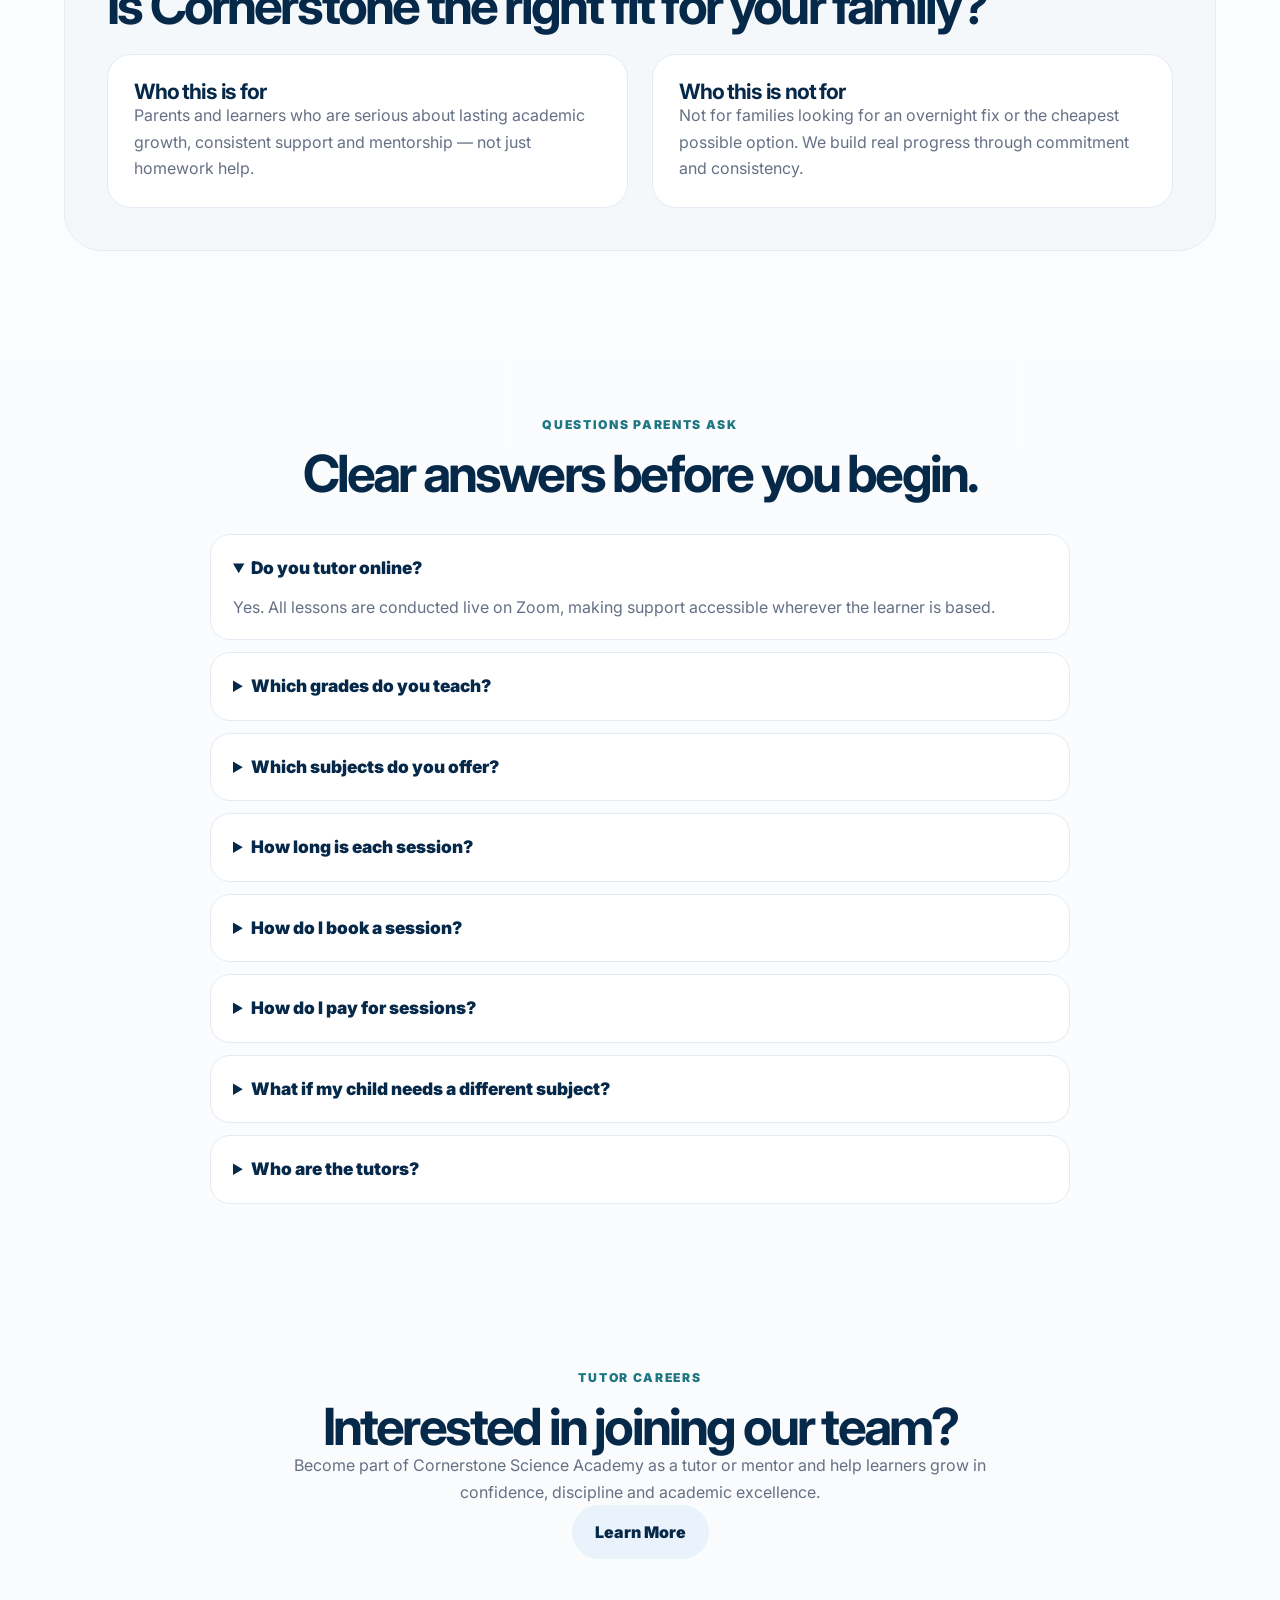
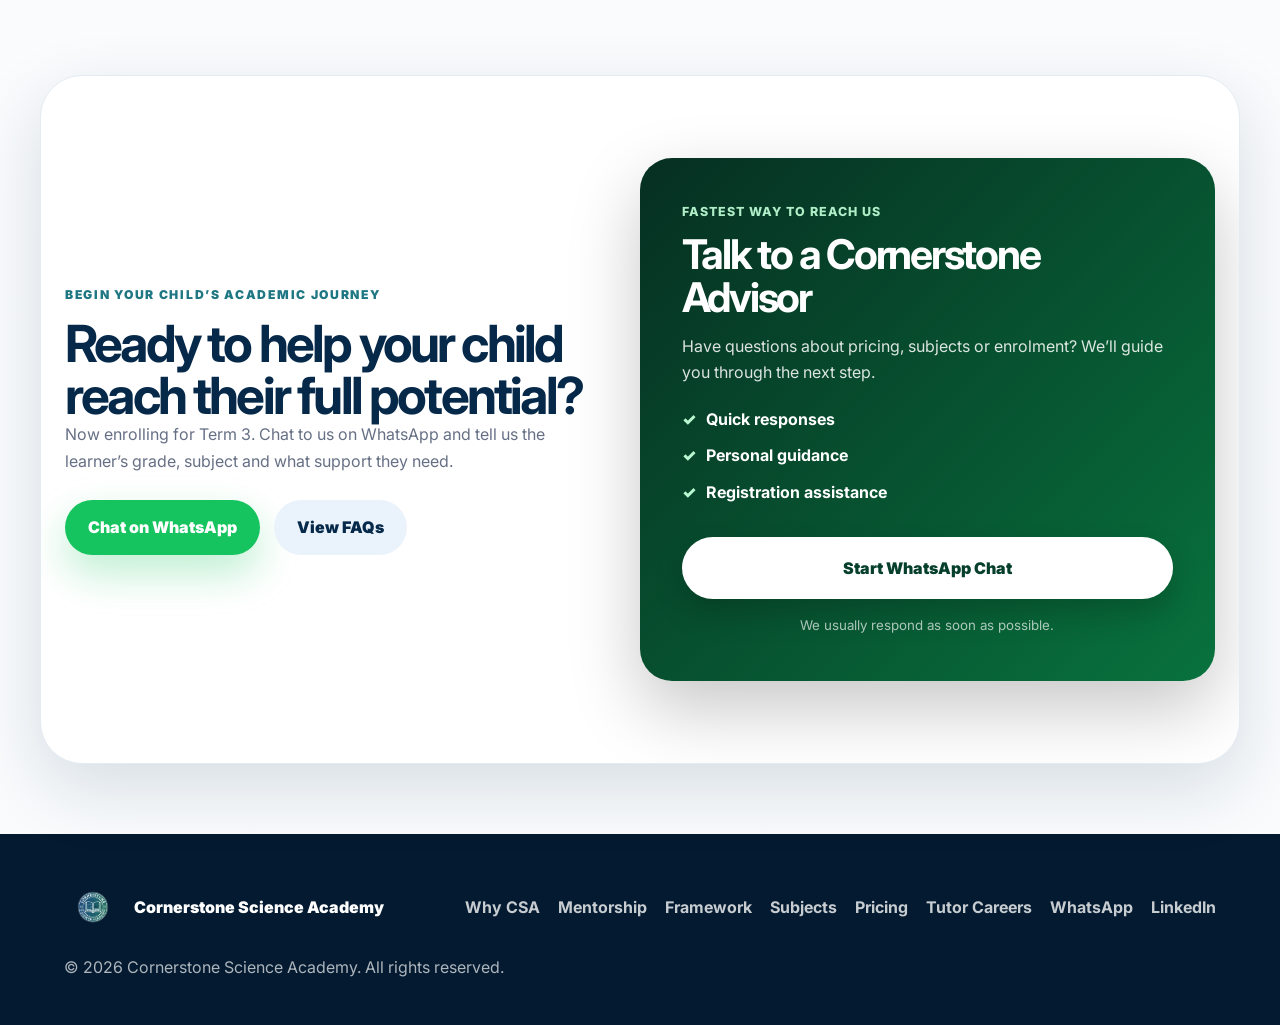
==== commit 0b7970c4: "Add CSA Collaborative Sessions and redesign programme offerings" ====
--- a/index.html
+++ b/index.html
@@ -270,7 +270,7 @@
 
   <div class="badge">July Special • 20% Off</div>
   <p class="plan-label">Distinction Accelerator</p>
-  <p class="old-price">R879/month/subject</p>
+  <p class="old-price">R899/month/subject</p>
   <h3>R699<span>/month/subject</span></h3>
   <p class="discount-note">20% off for July enrolments only.</p>
           <p>For learners who need stronger consistency, exam preparation and accelerated improvement.</p>
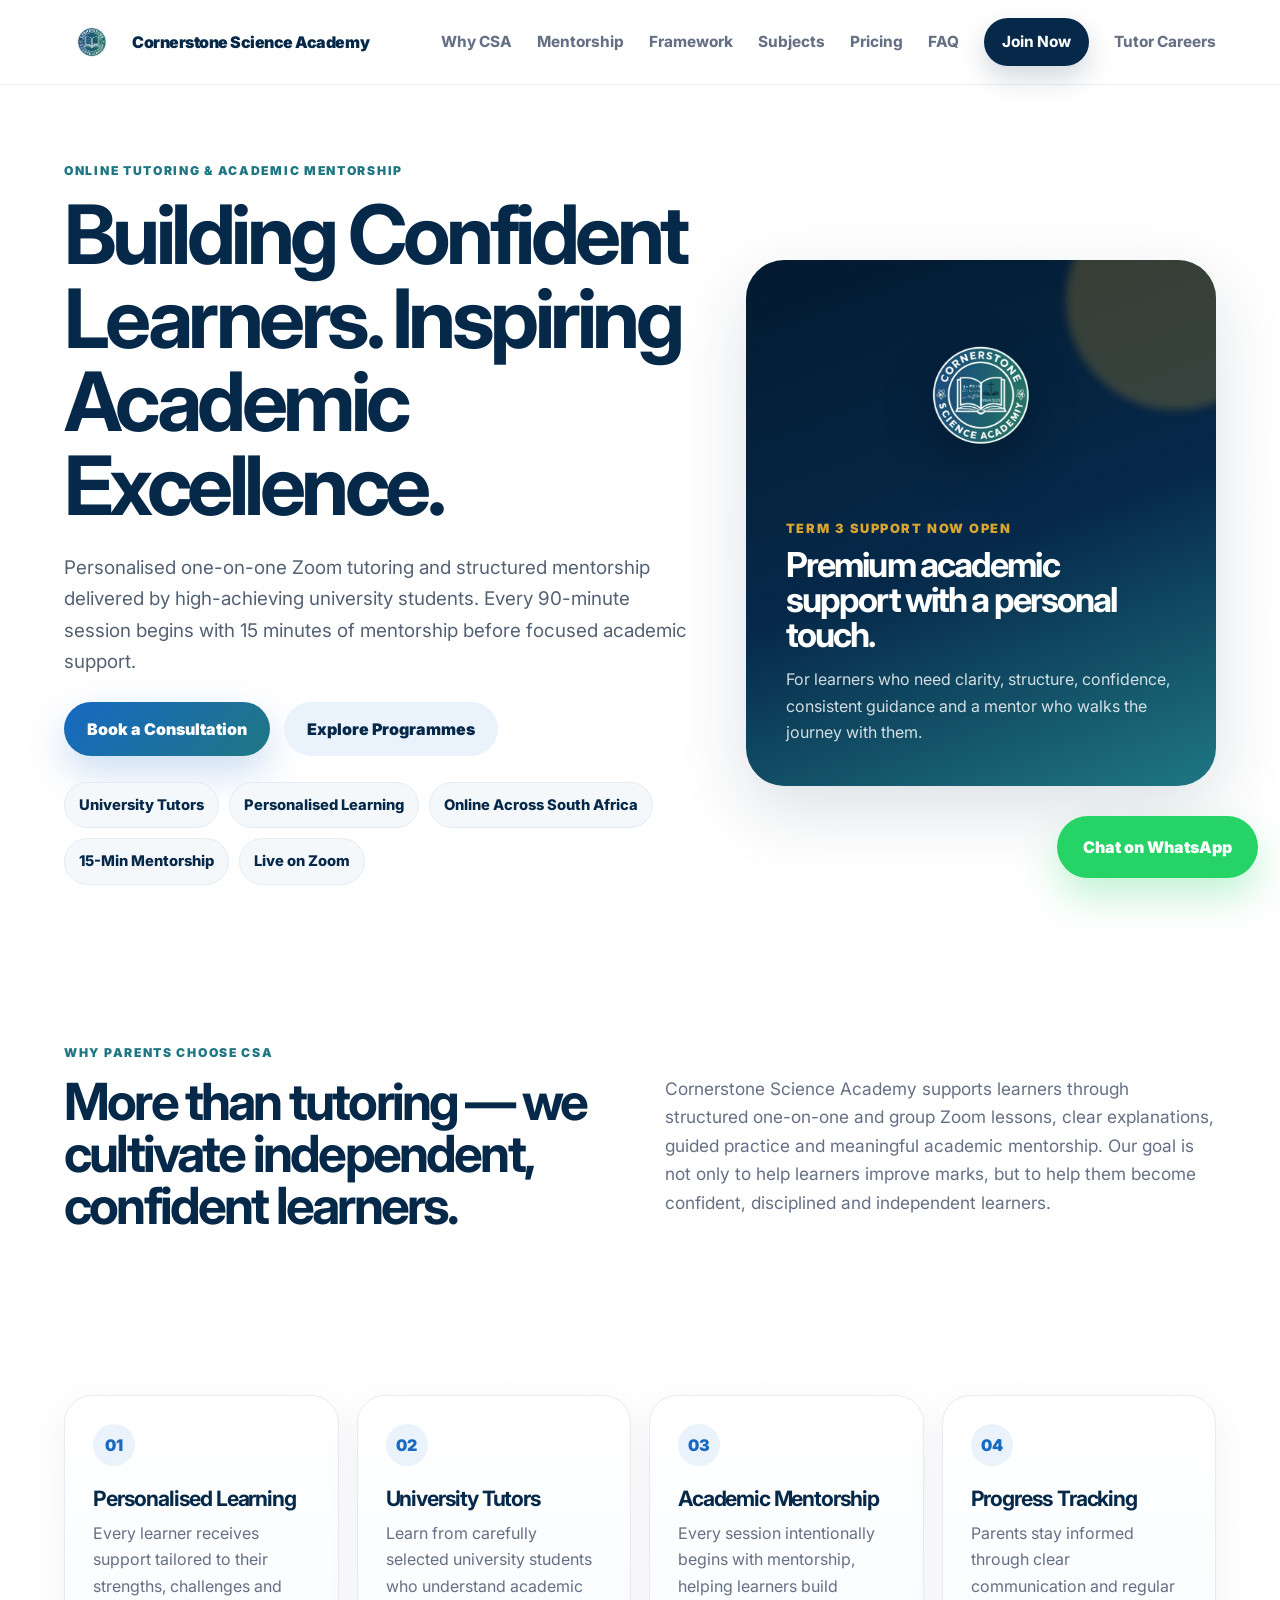
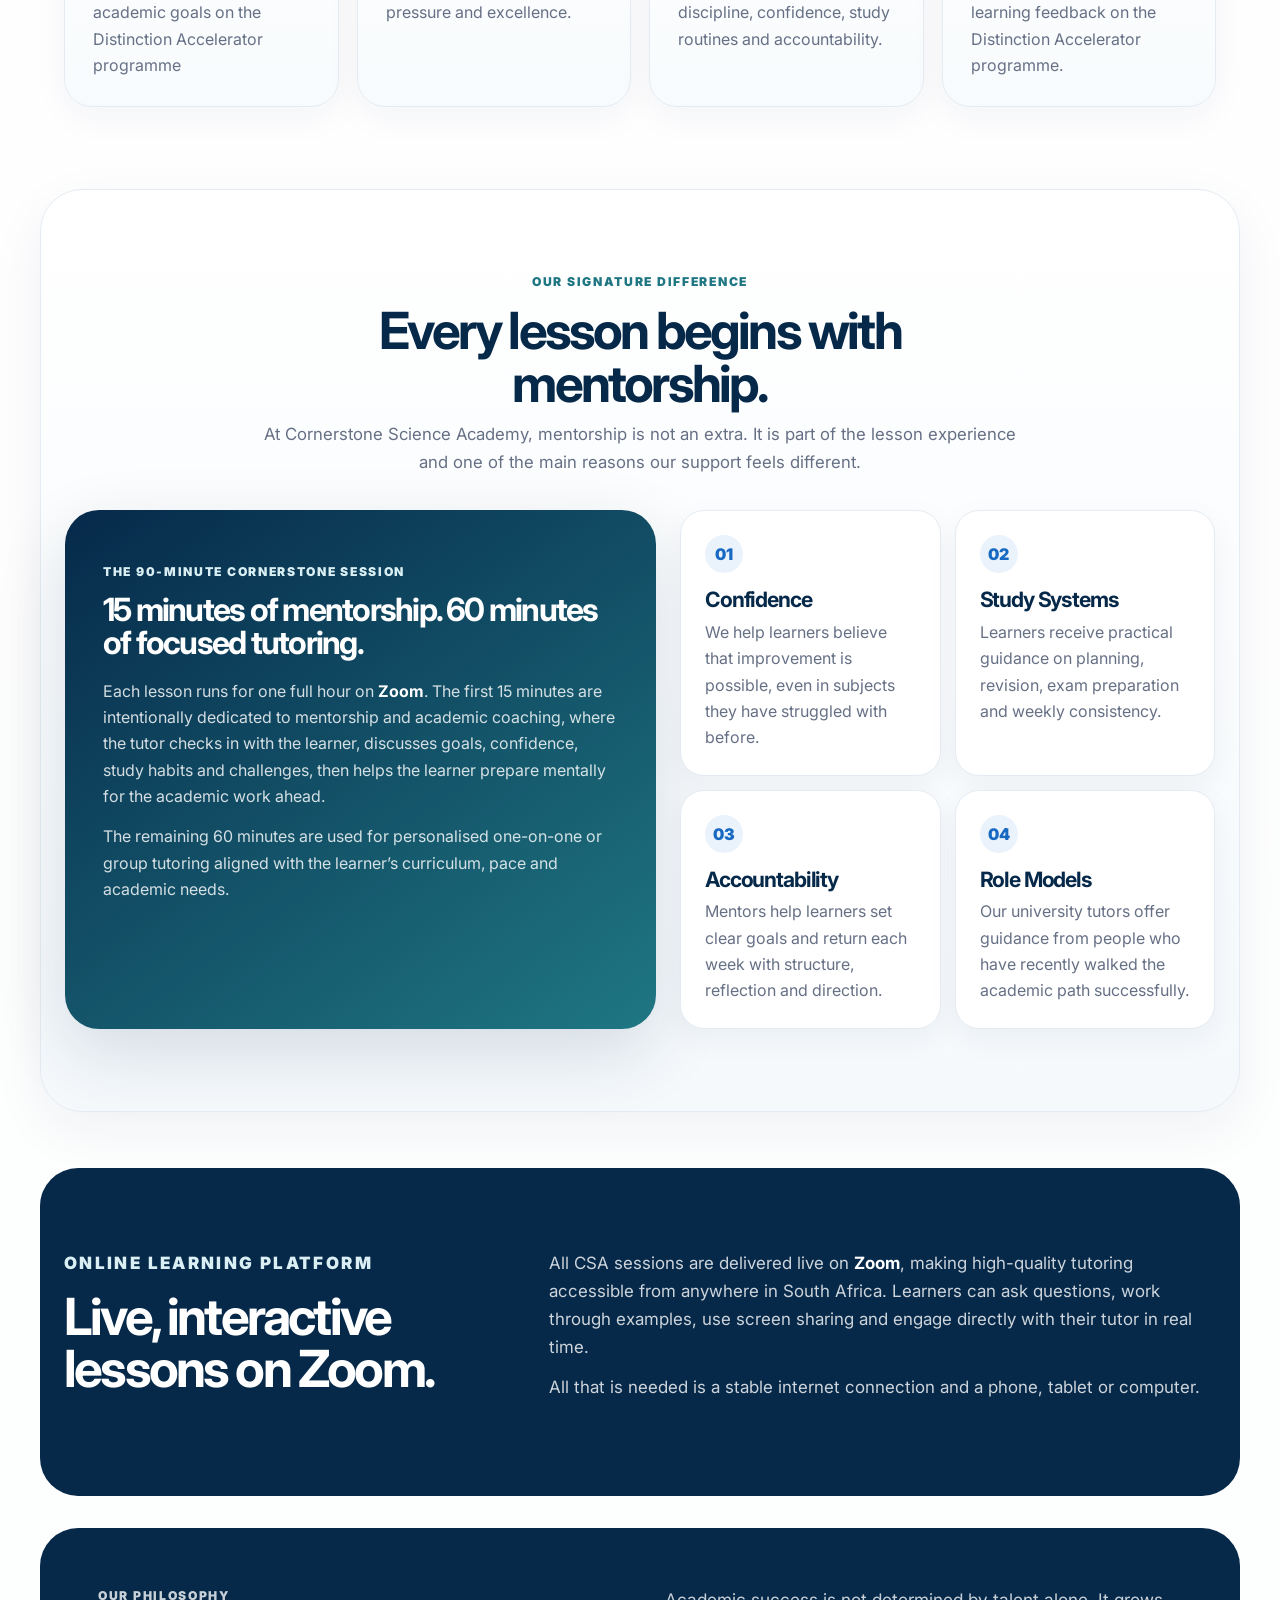
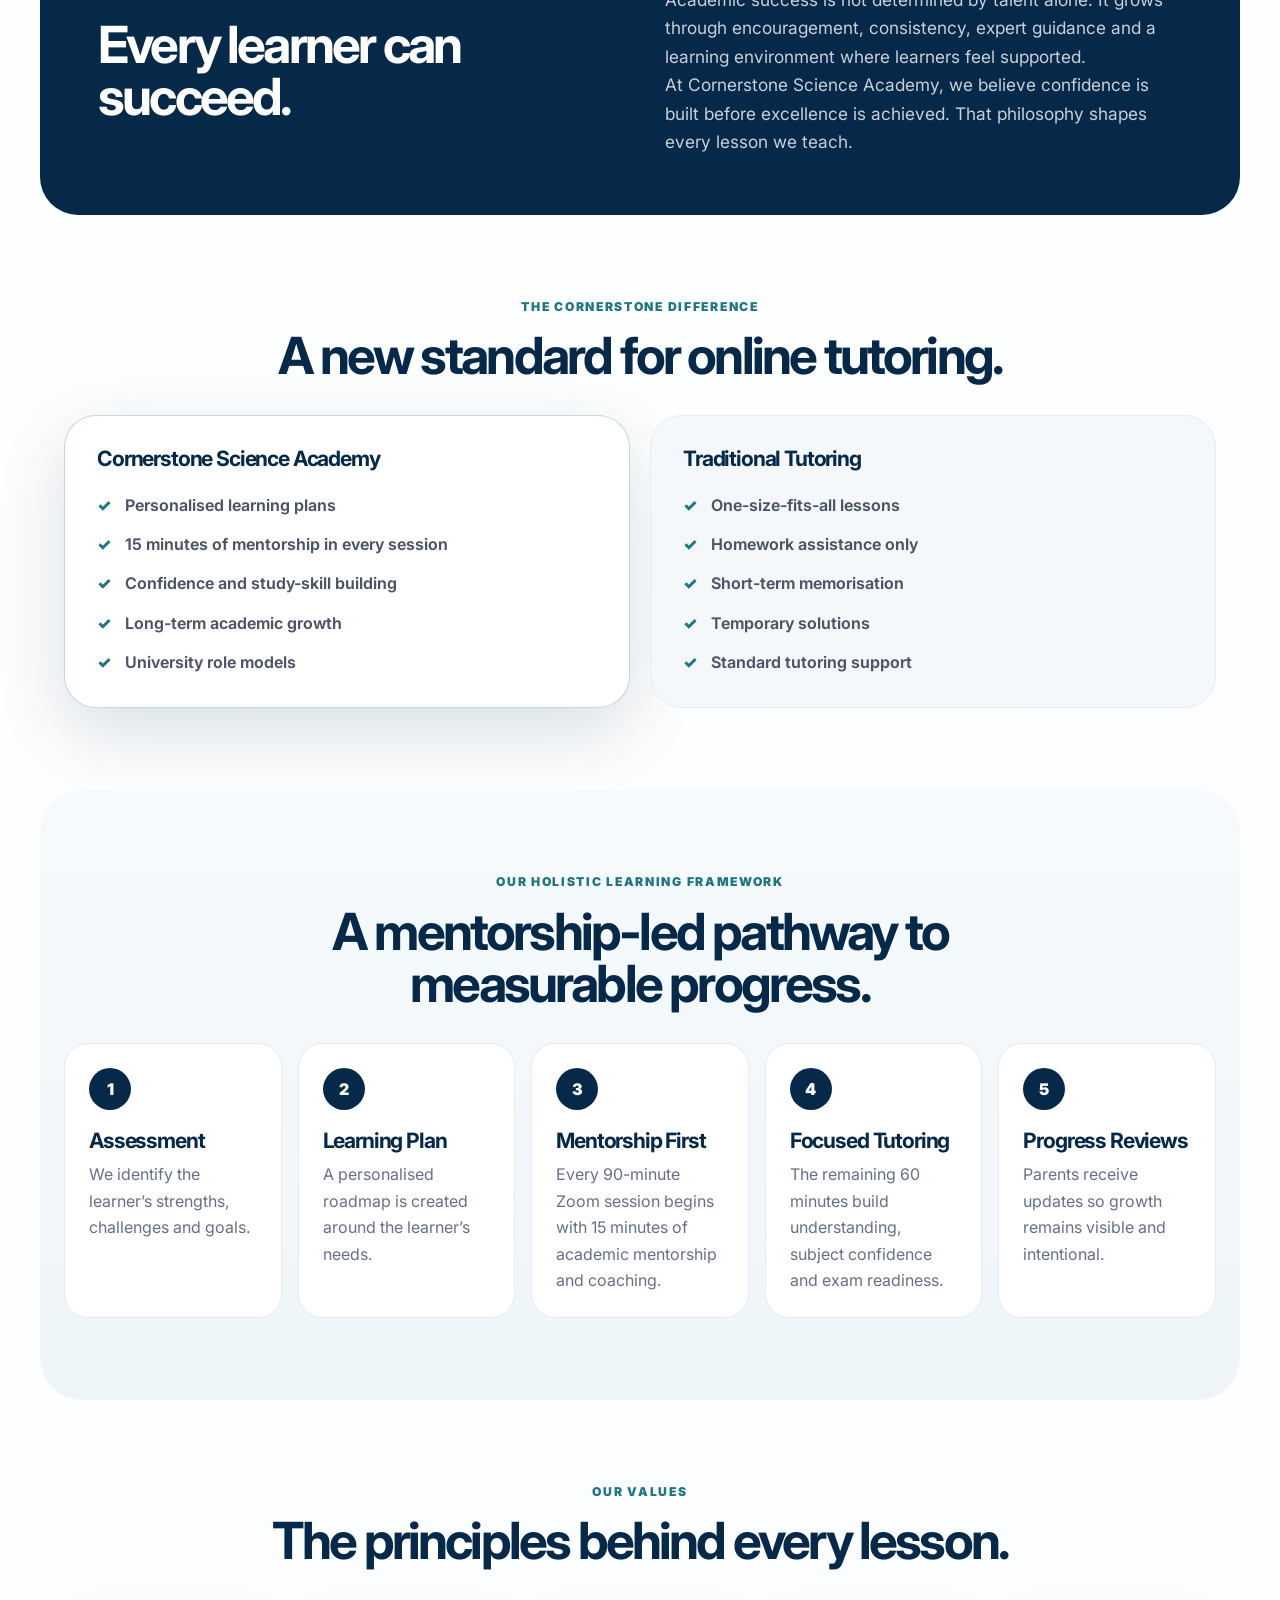
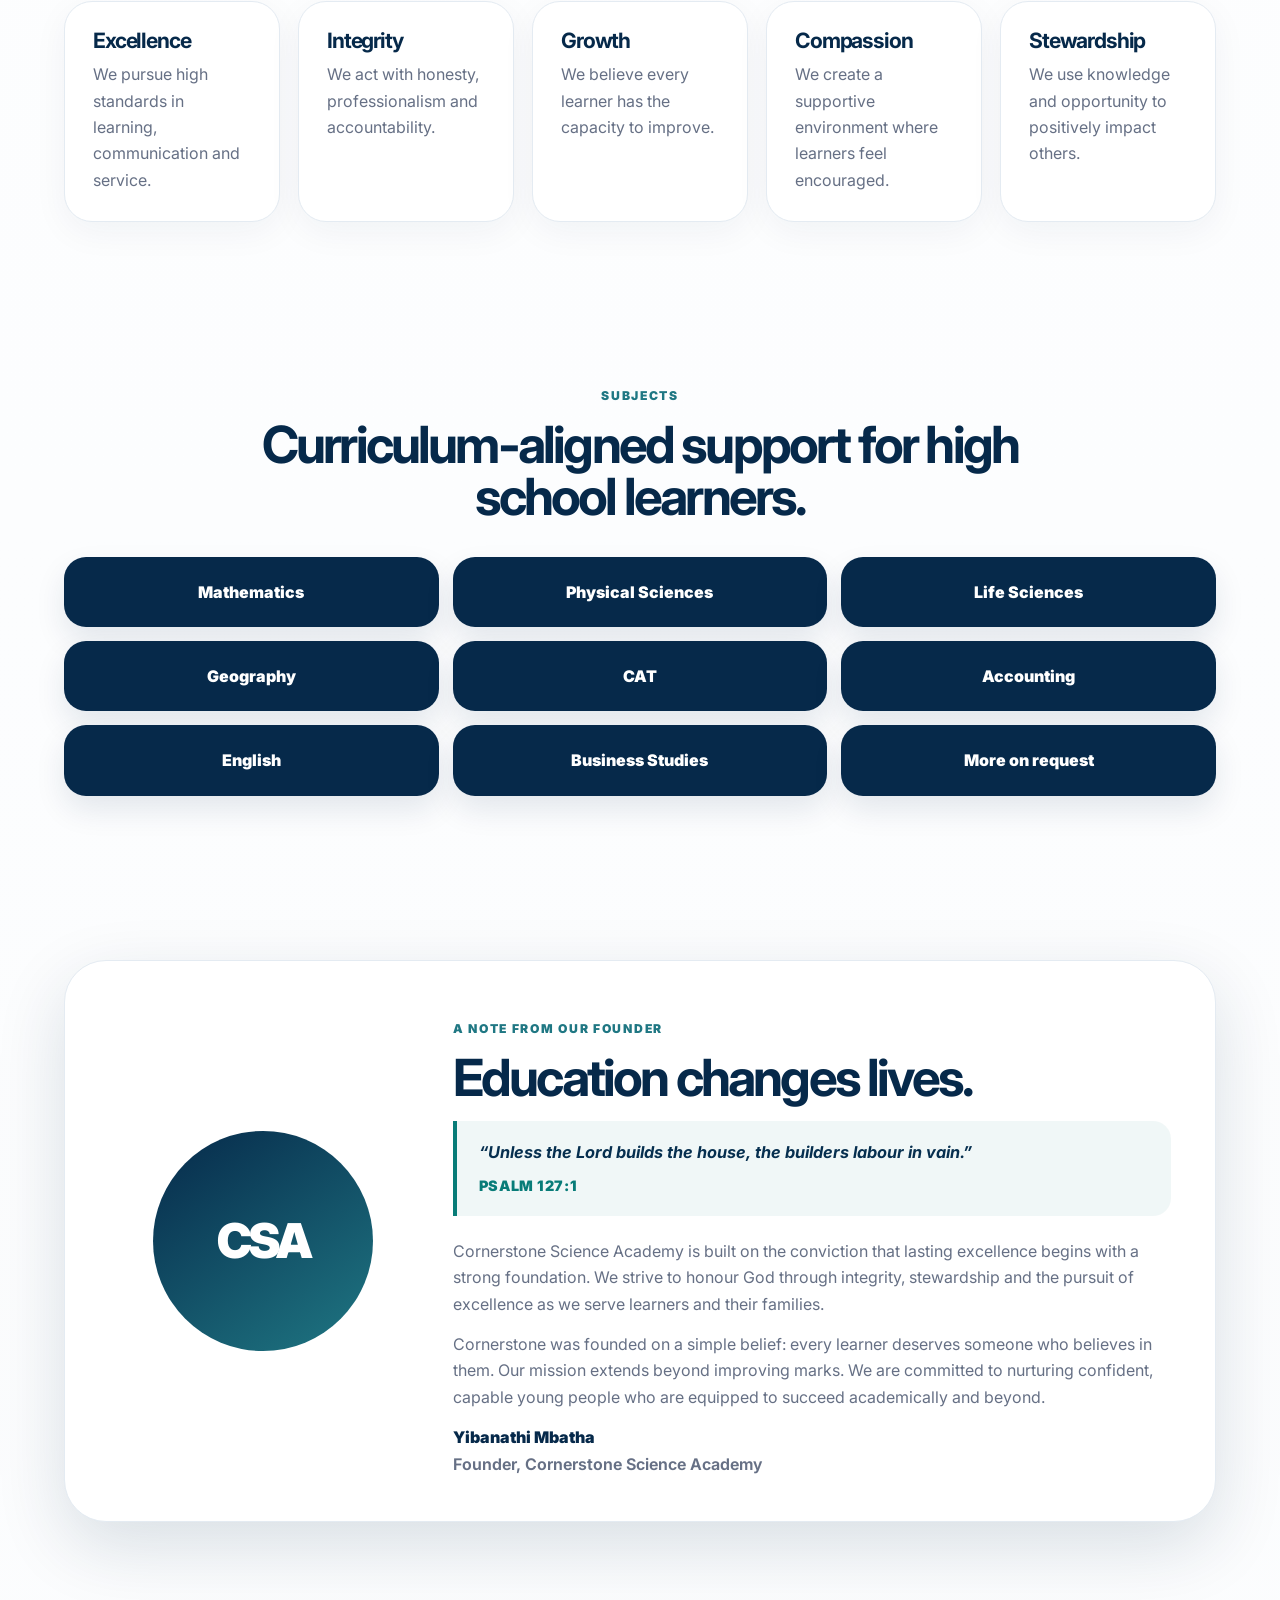
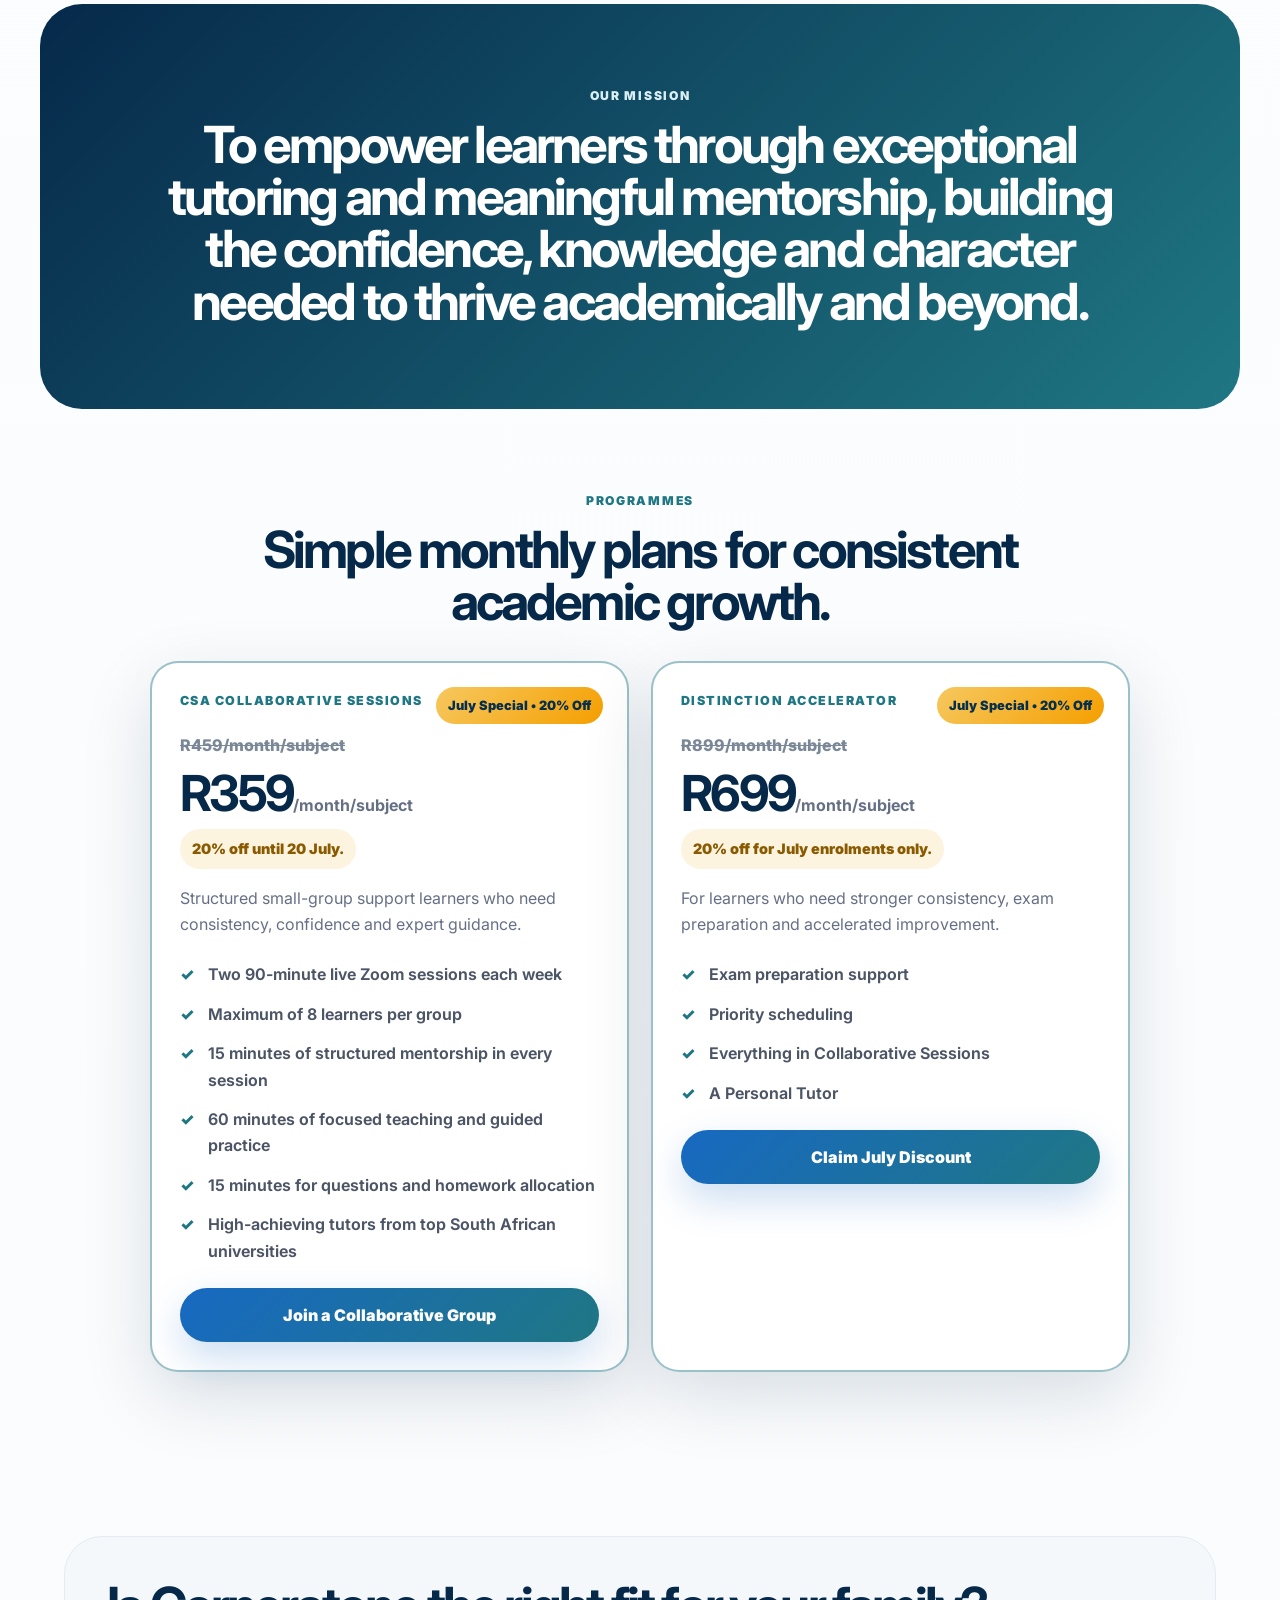
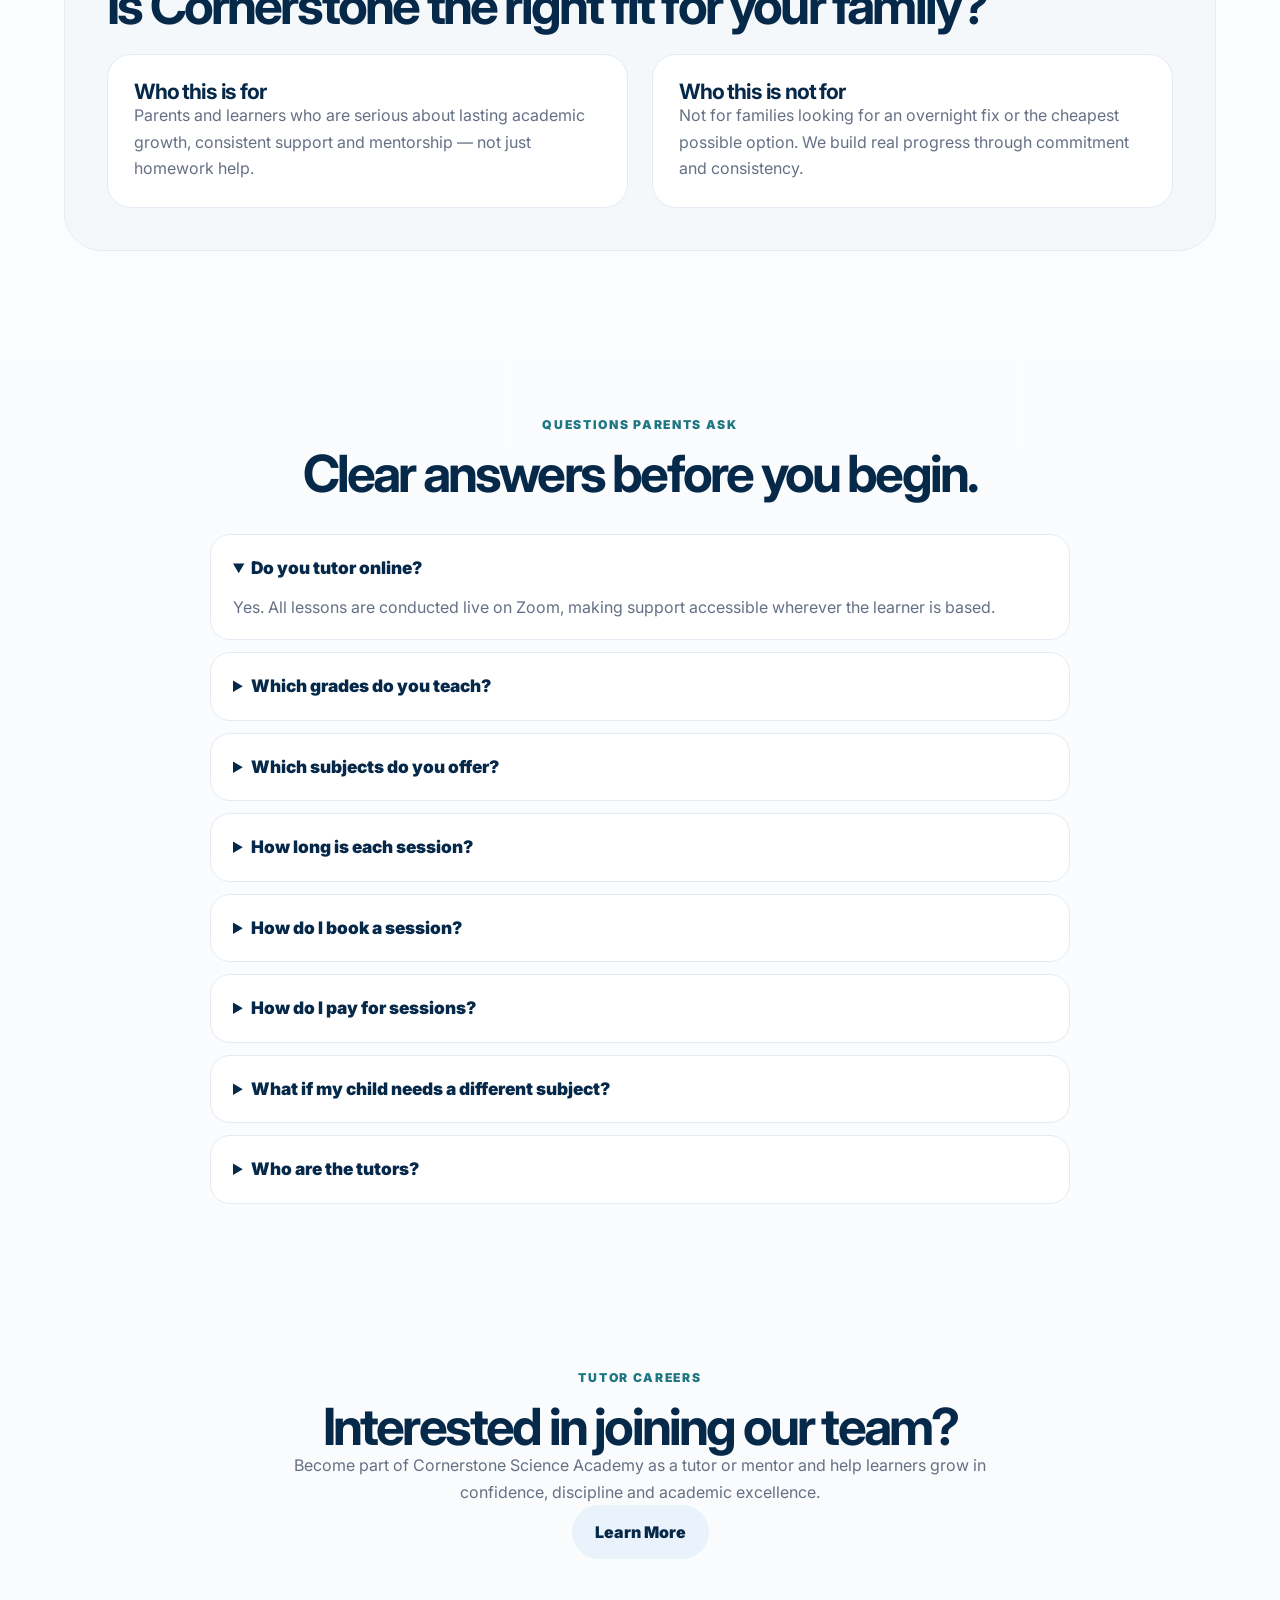
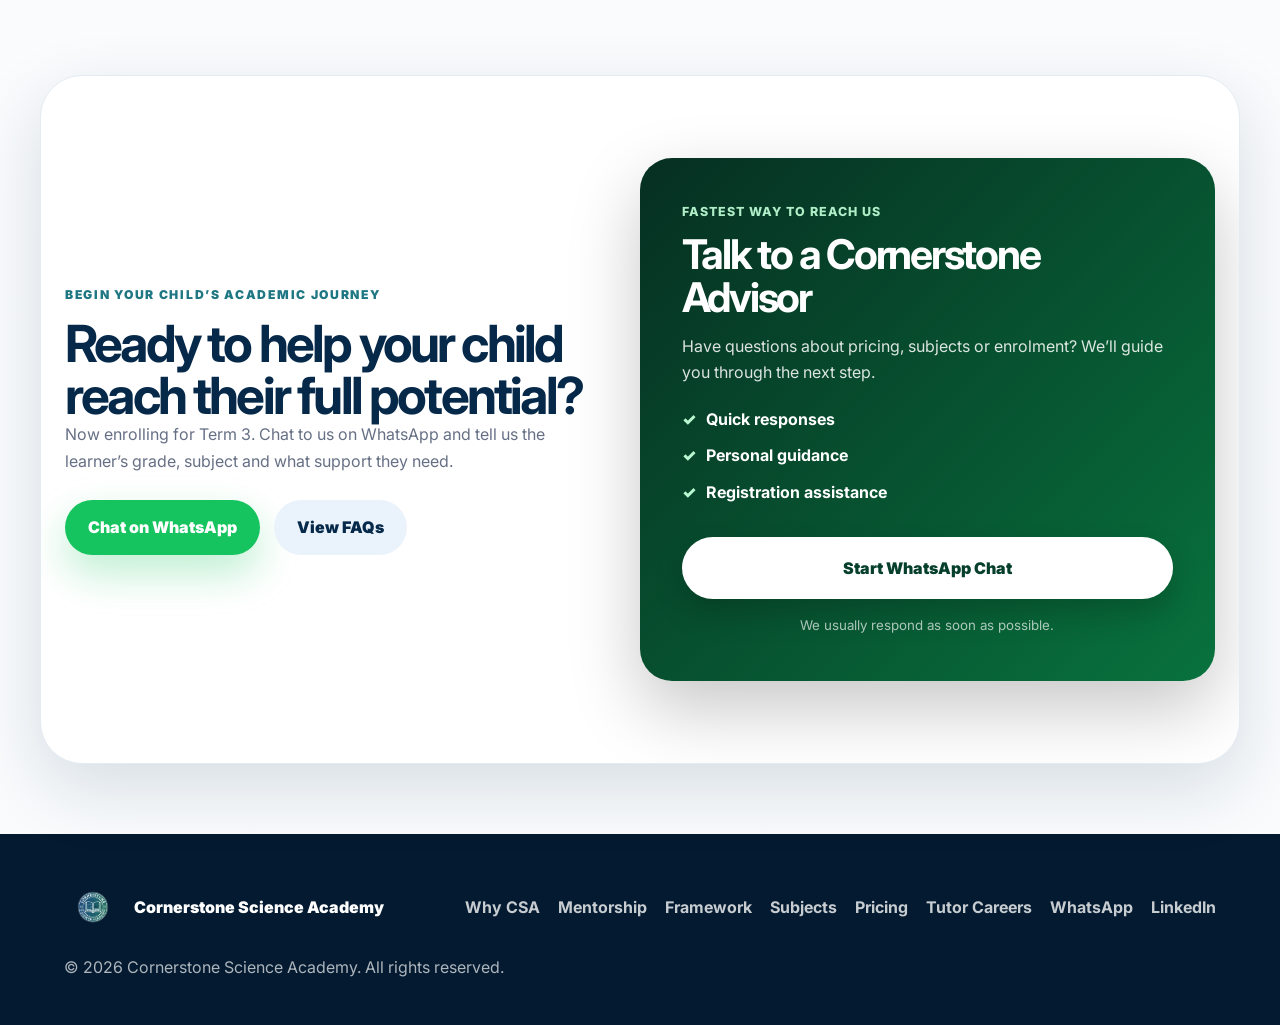
==== commit f8ada62a: "Add CSA Collaborative Sessions and redesign programme offerings" ====
--- a/index.html
+++ b/index.html
@@ -277,7 +277,7 @@
           <ul>
             <li>Exam preparation support</li>
             <li>Priority scheduling</li>
-            <li>Everything in Foundation Builder</li>
+            <li>Everything in Collaborative Sessions</li>
             <li>A Personal Tutor</li>
           </ul>
           <a href="#contact" class="btn primary full">Claim July Discount</a>
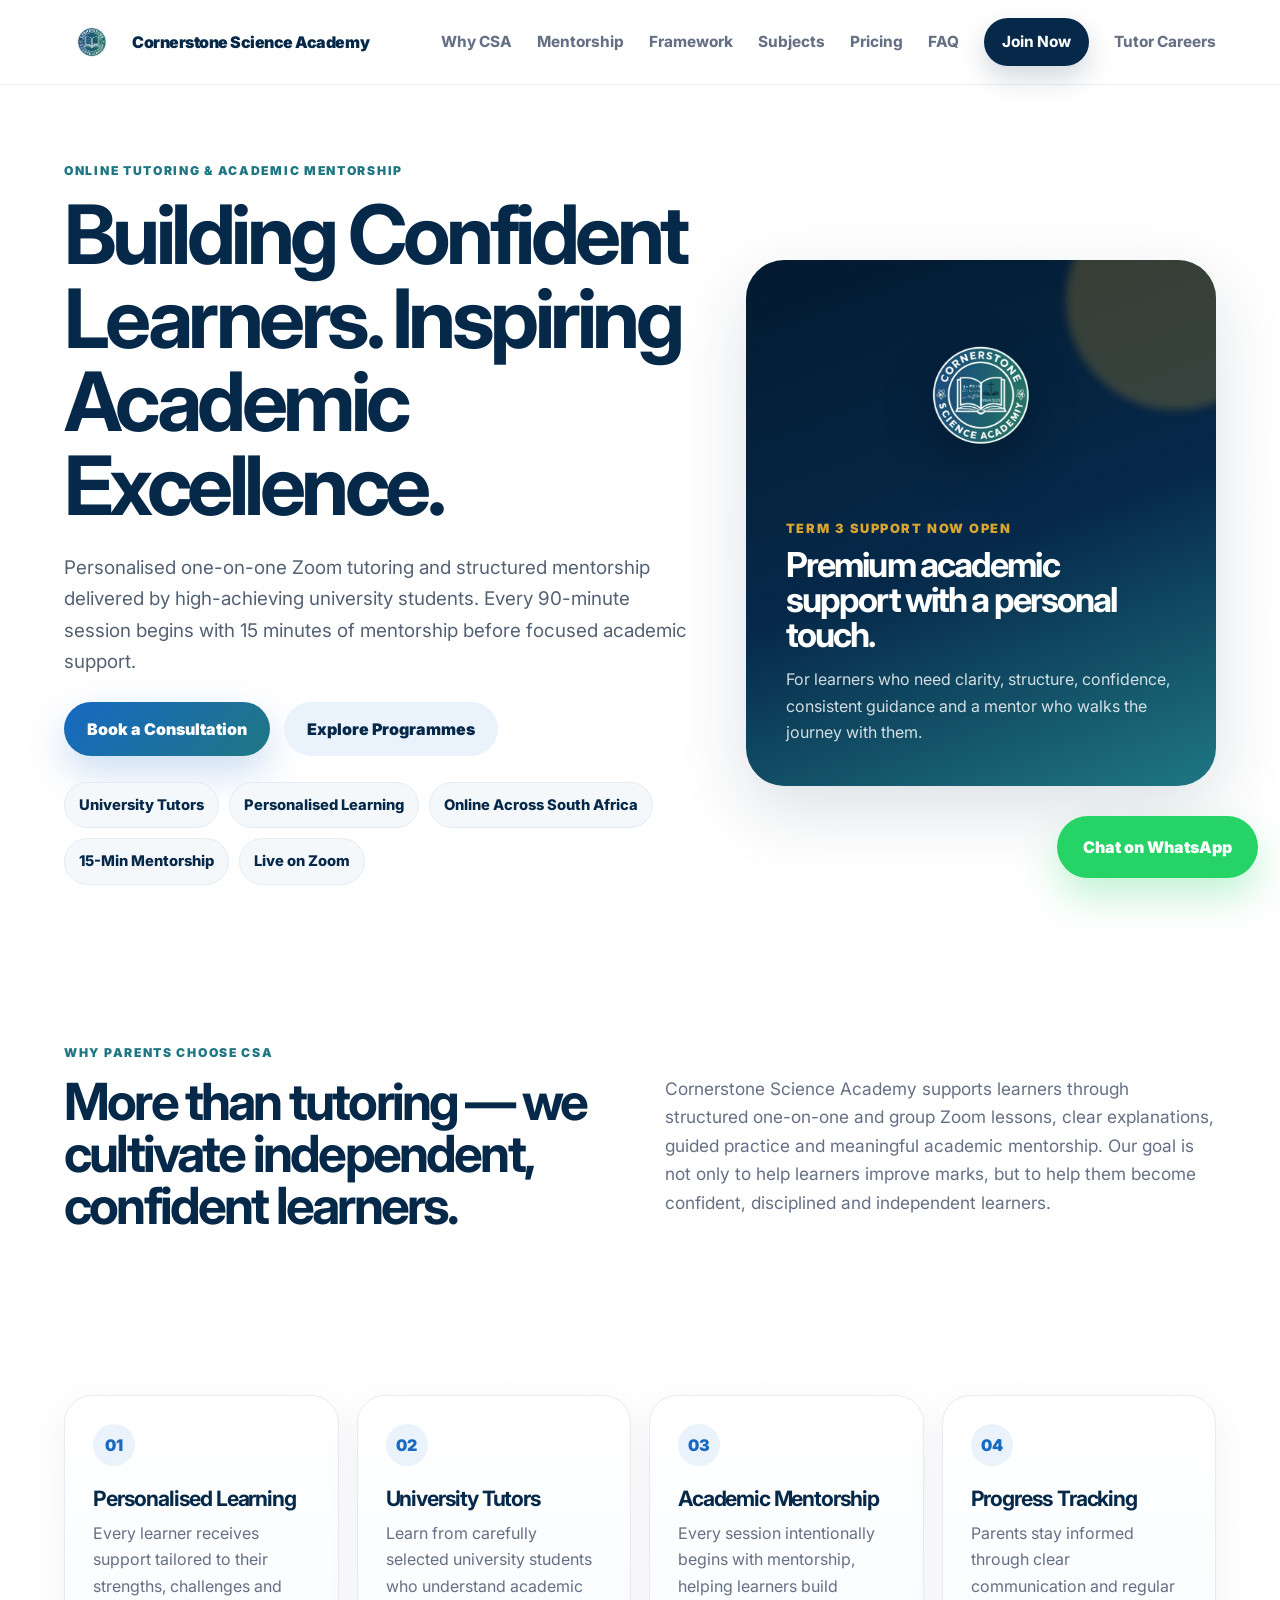
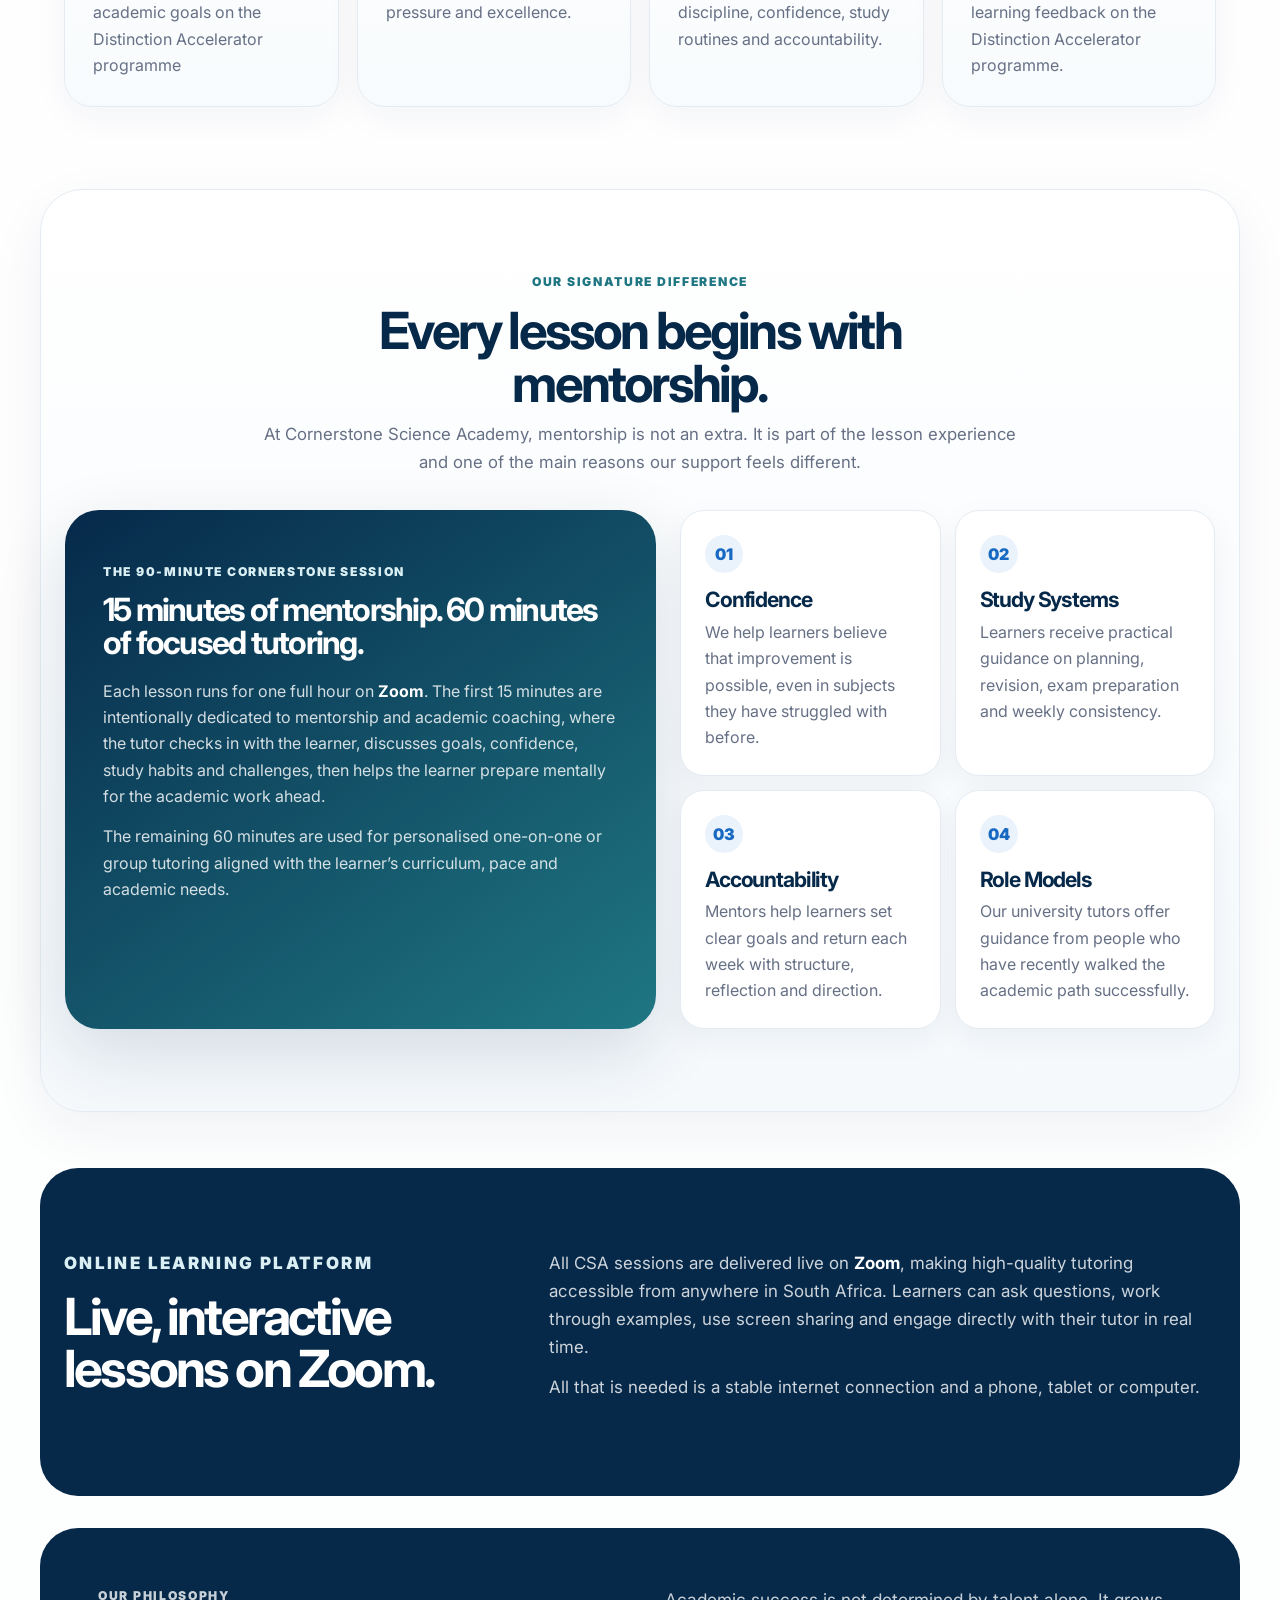
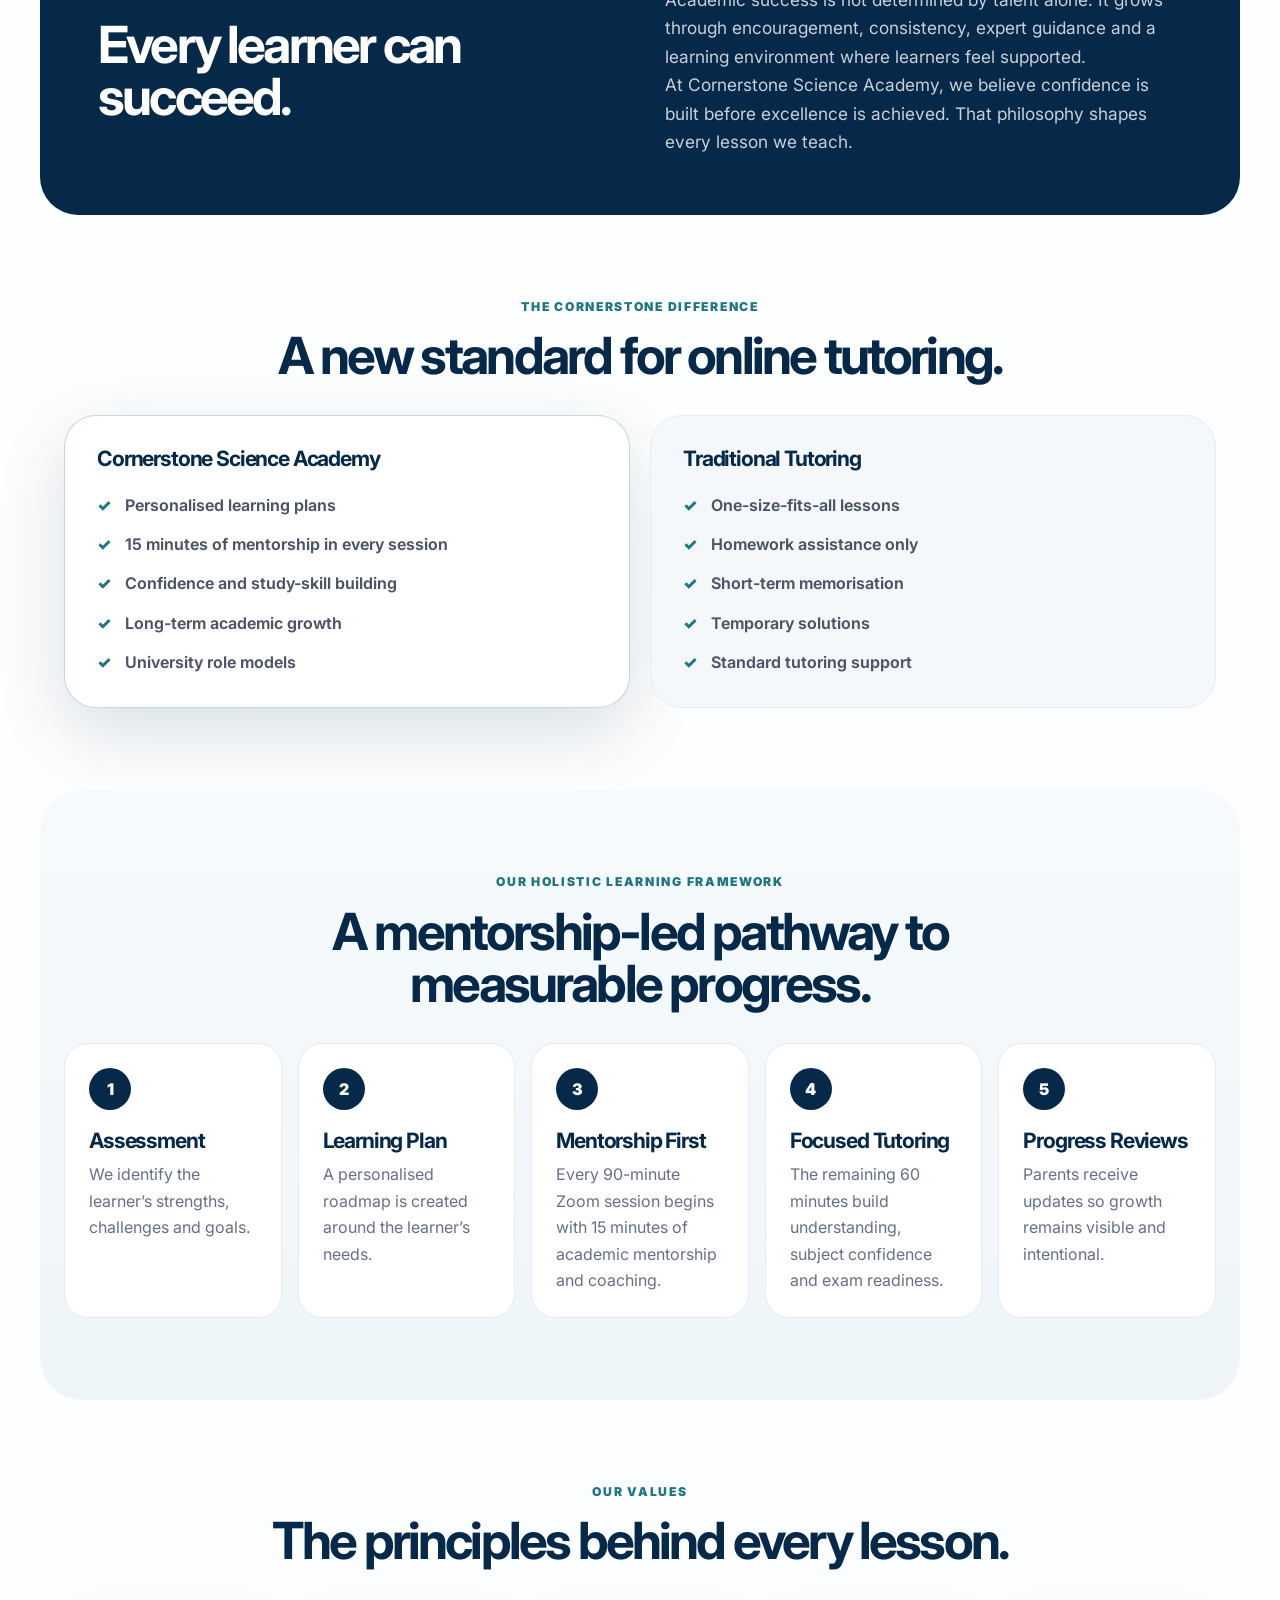
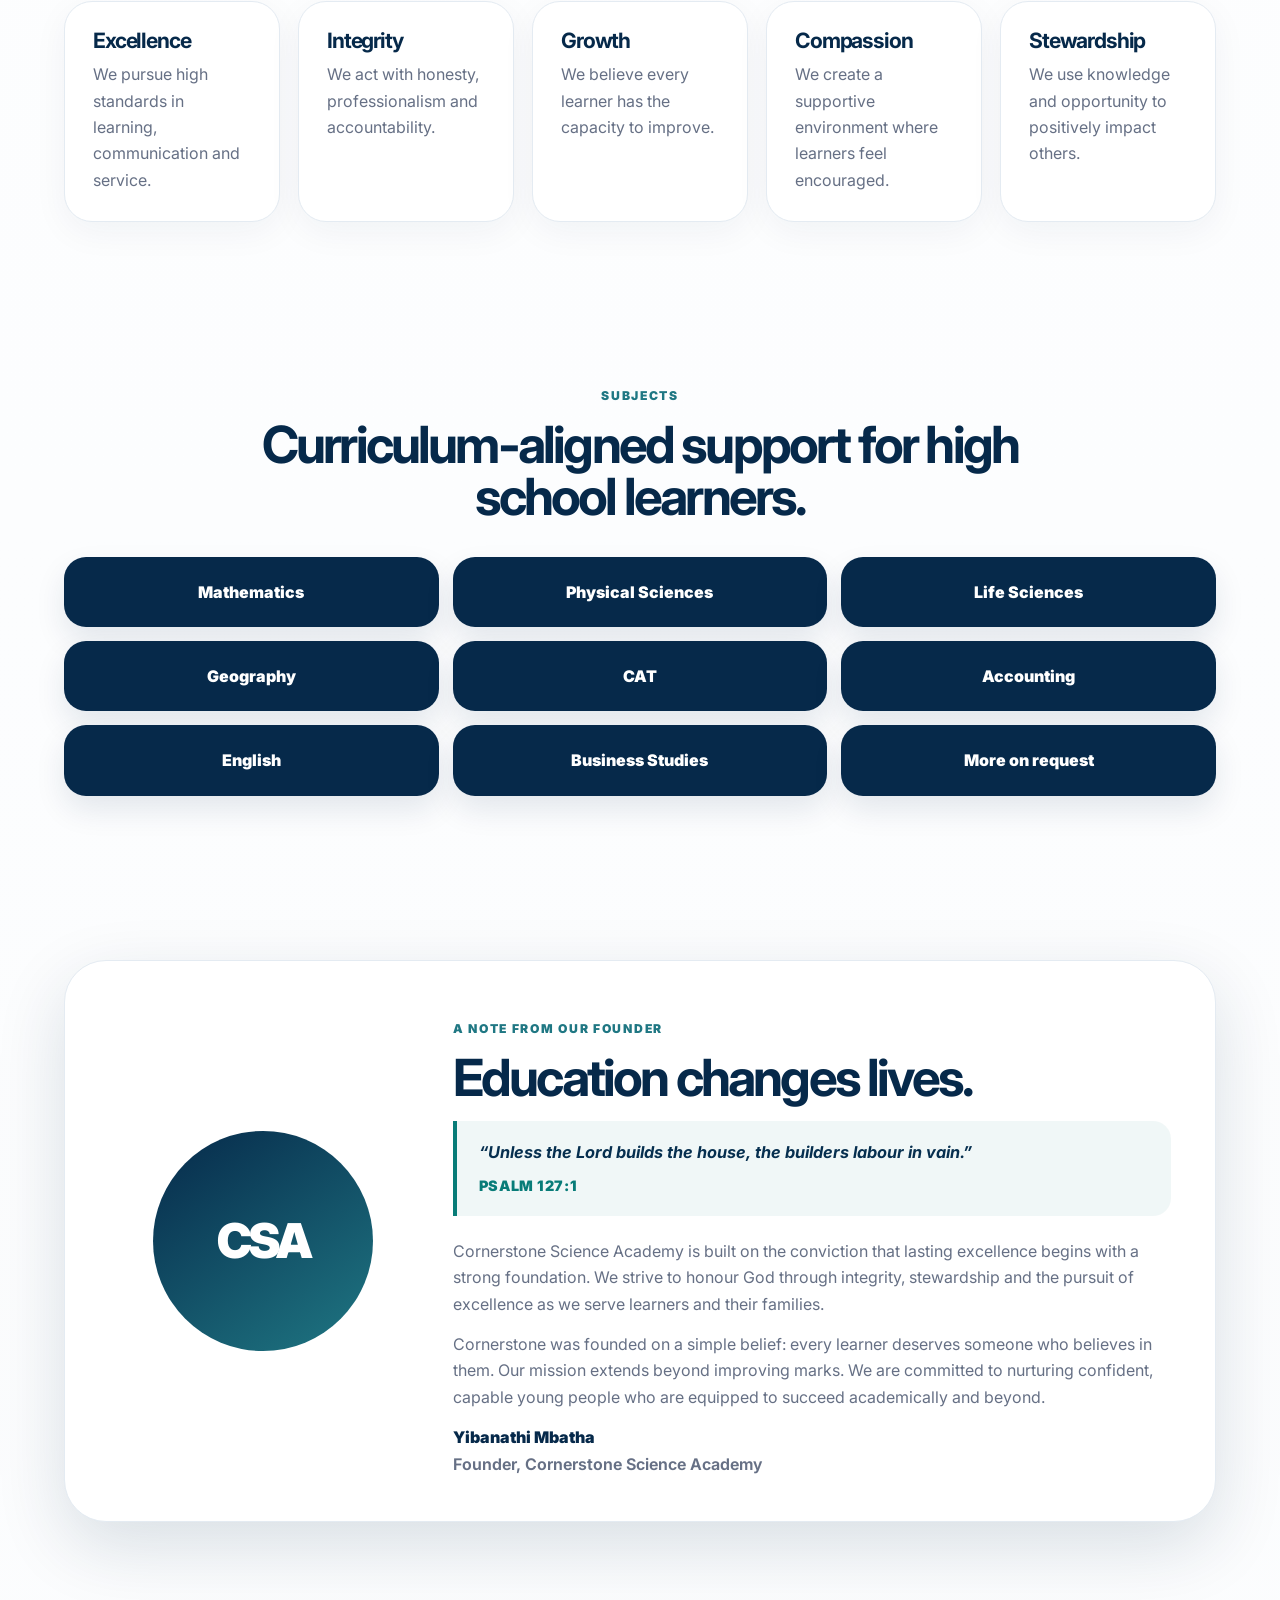
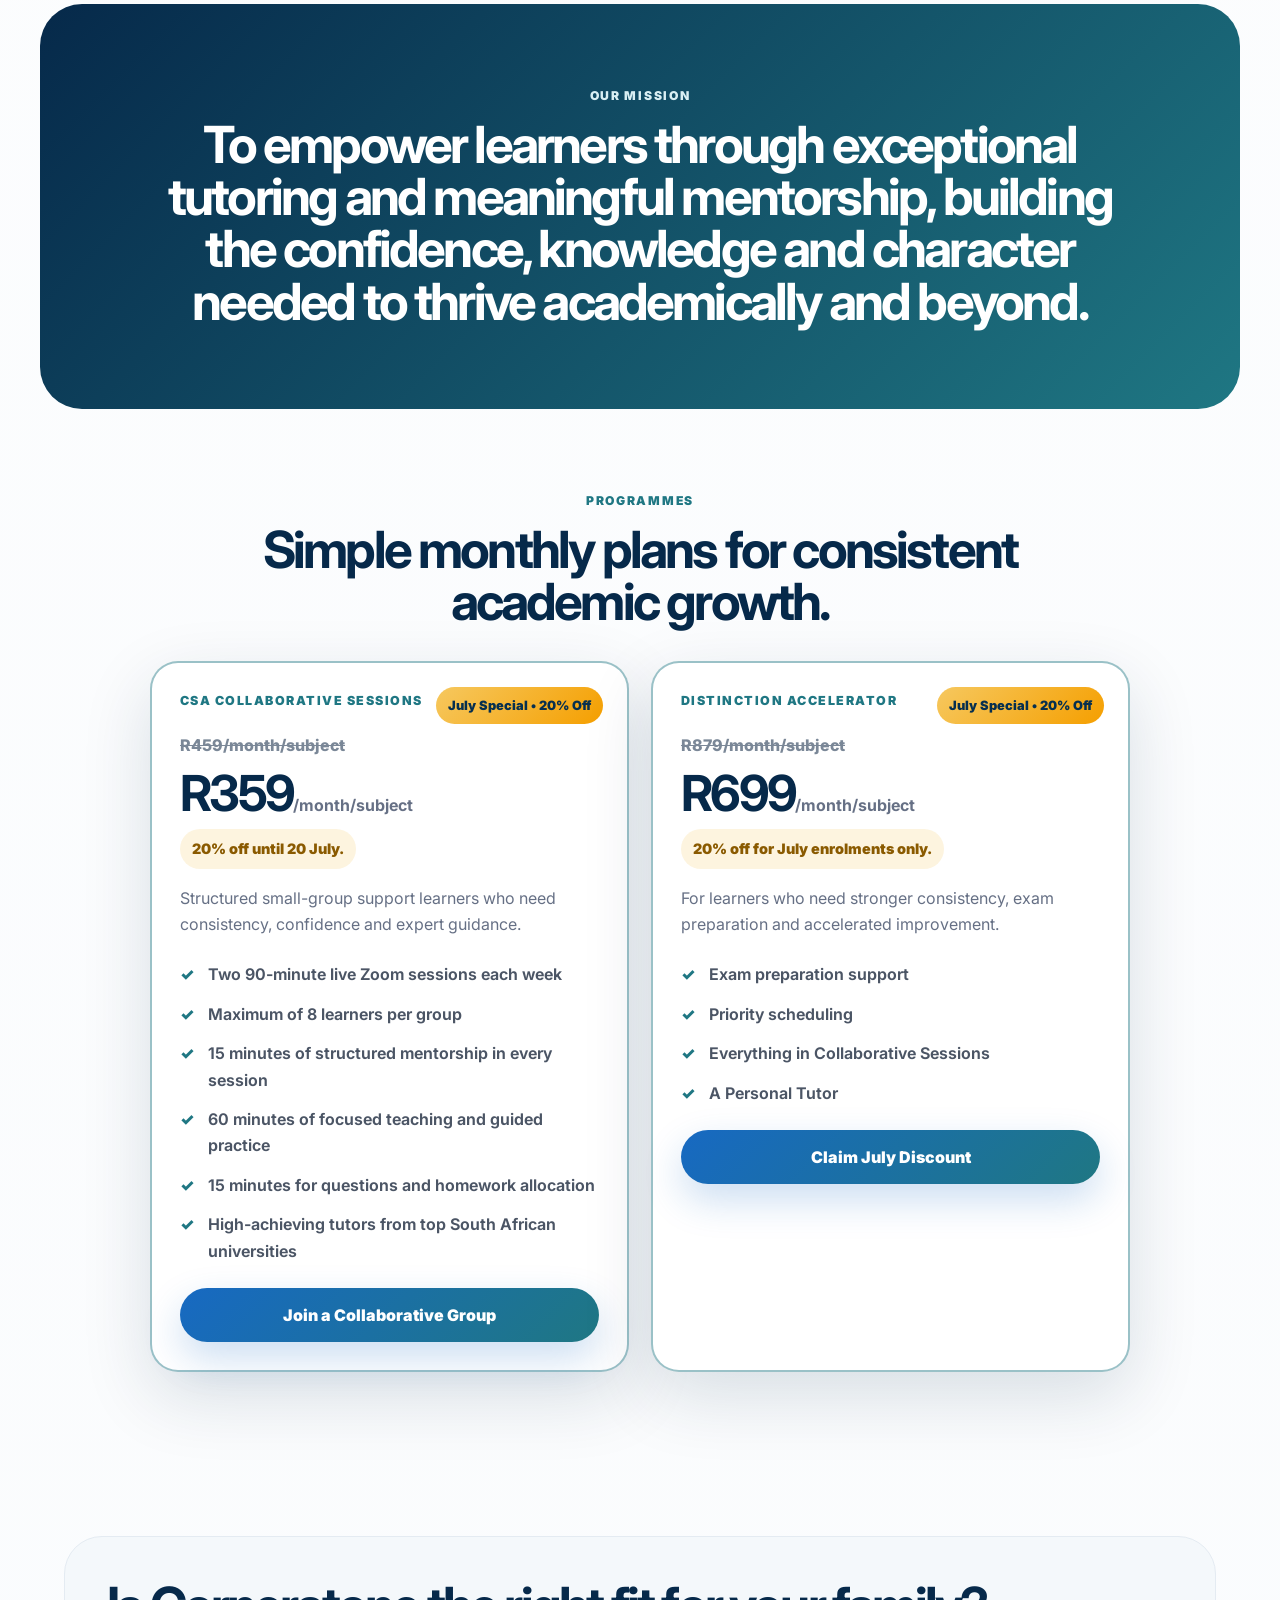
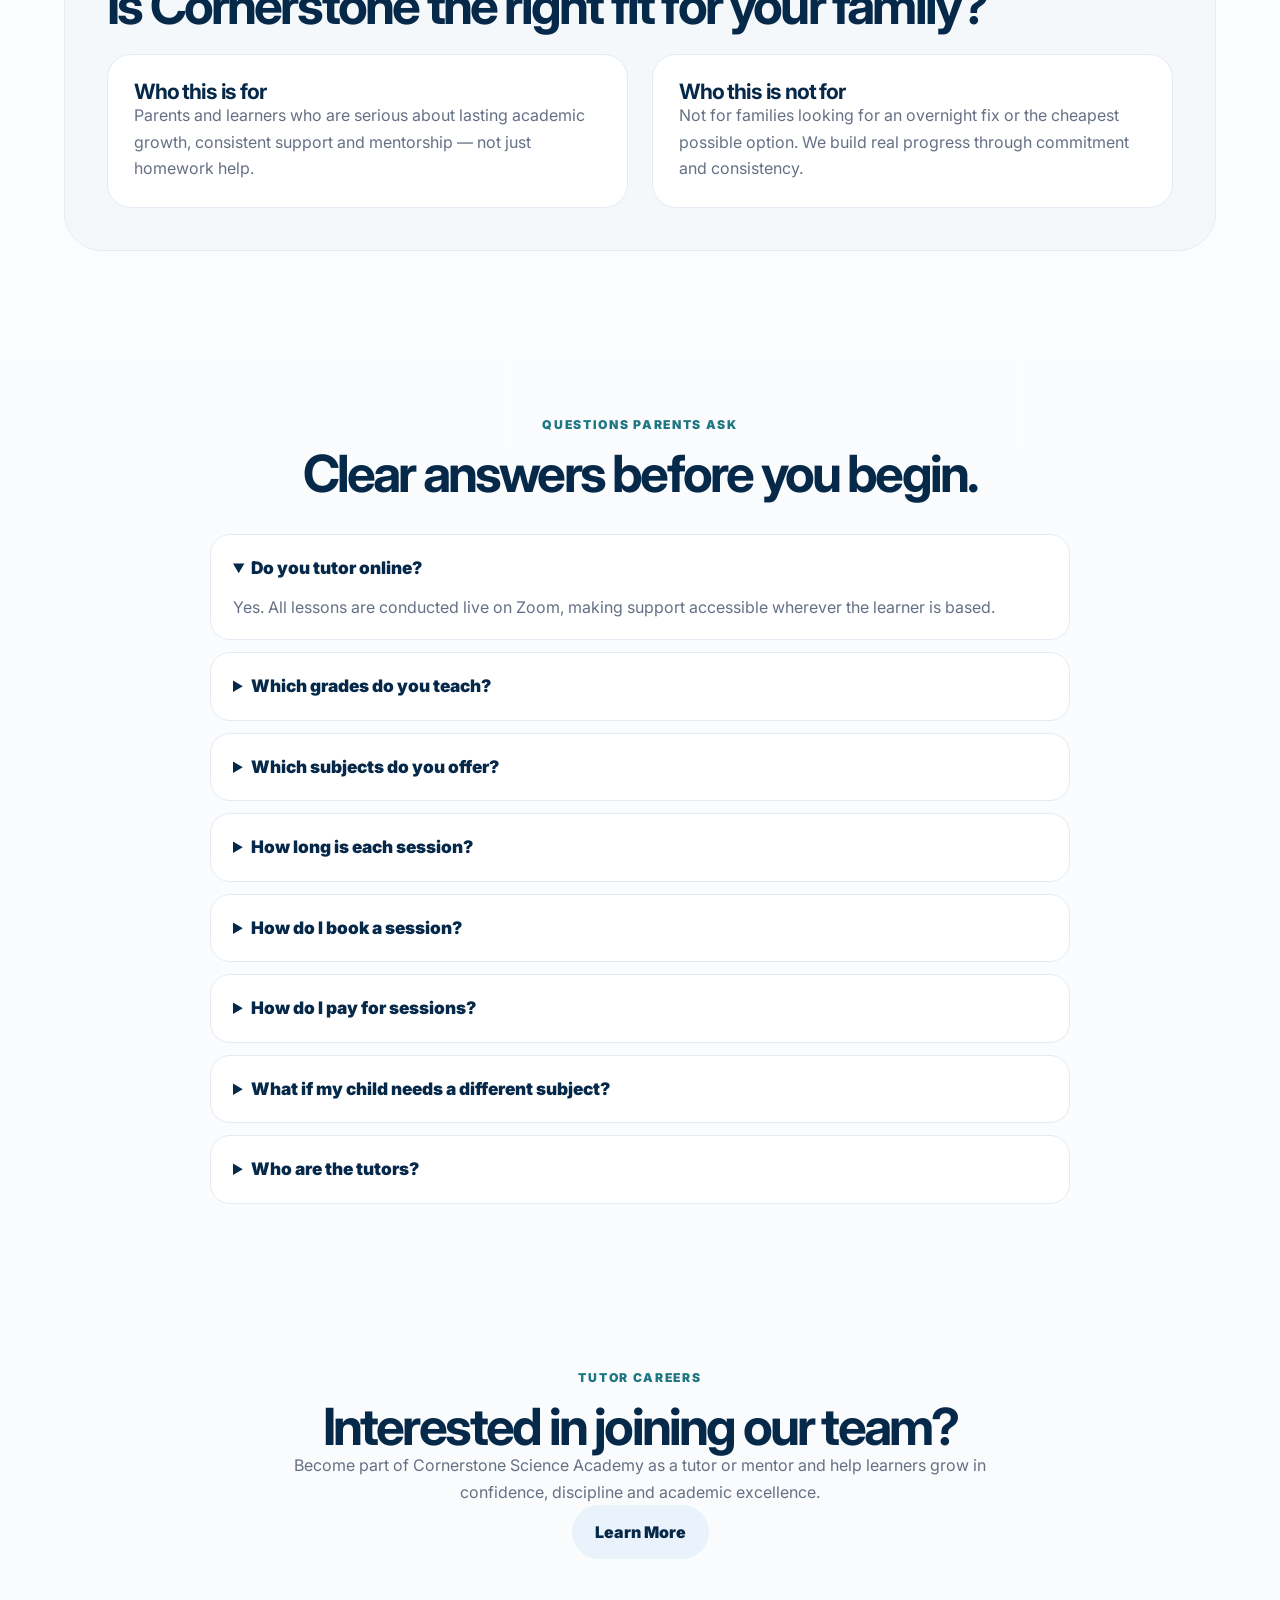
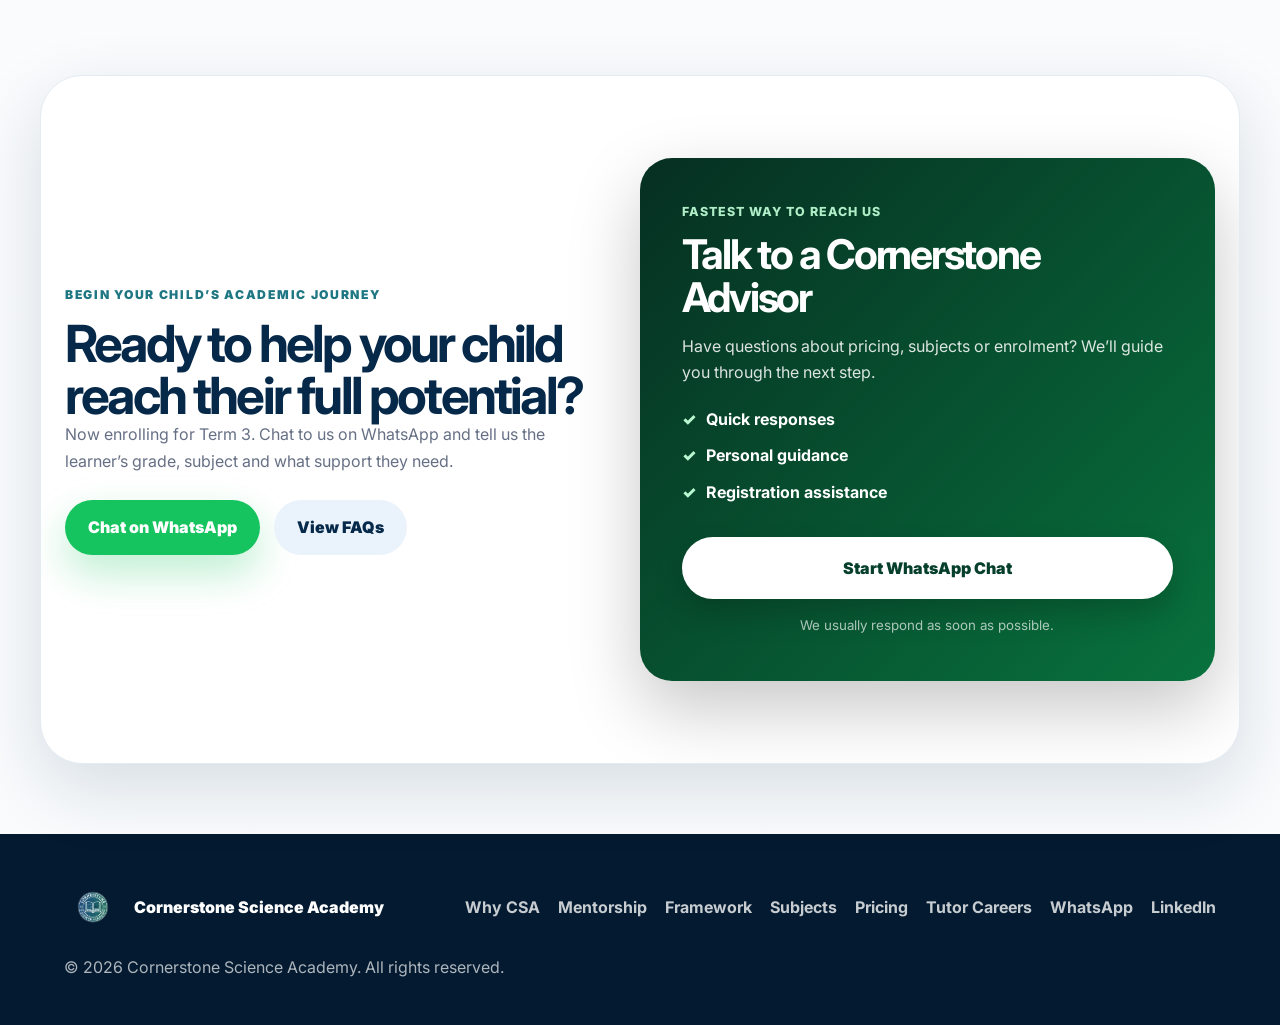
==== commit 2e9e48e7: "Add CSA Collaborative Sessions and redesign programme offerings" ====
--- a/index.html
+++ b/index.html
@@ -270,7 +270,7 @@
 
   <div class="badge">July Special • 20% Off</div>
   <p class="plan-label">Distinction Accelerator</p>
-  <p class="old-price">R899/month/subject</p>
+  <p class="old-price">R879/month/subject</p>
   <h3>R699<span>/month/subject</span></h3>
   <p class="discount-note">20% off for July enrolments only.</p>
           <p>For learners who need stronger consistency, exam preparation and accelerated improvement.</p>
